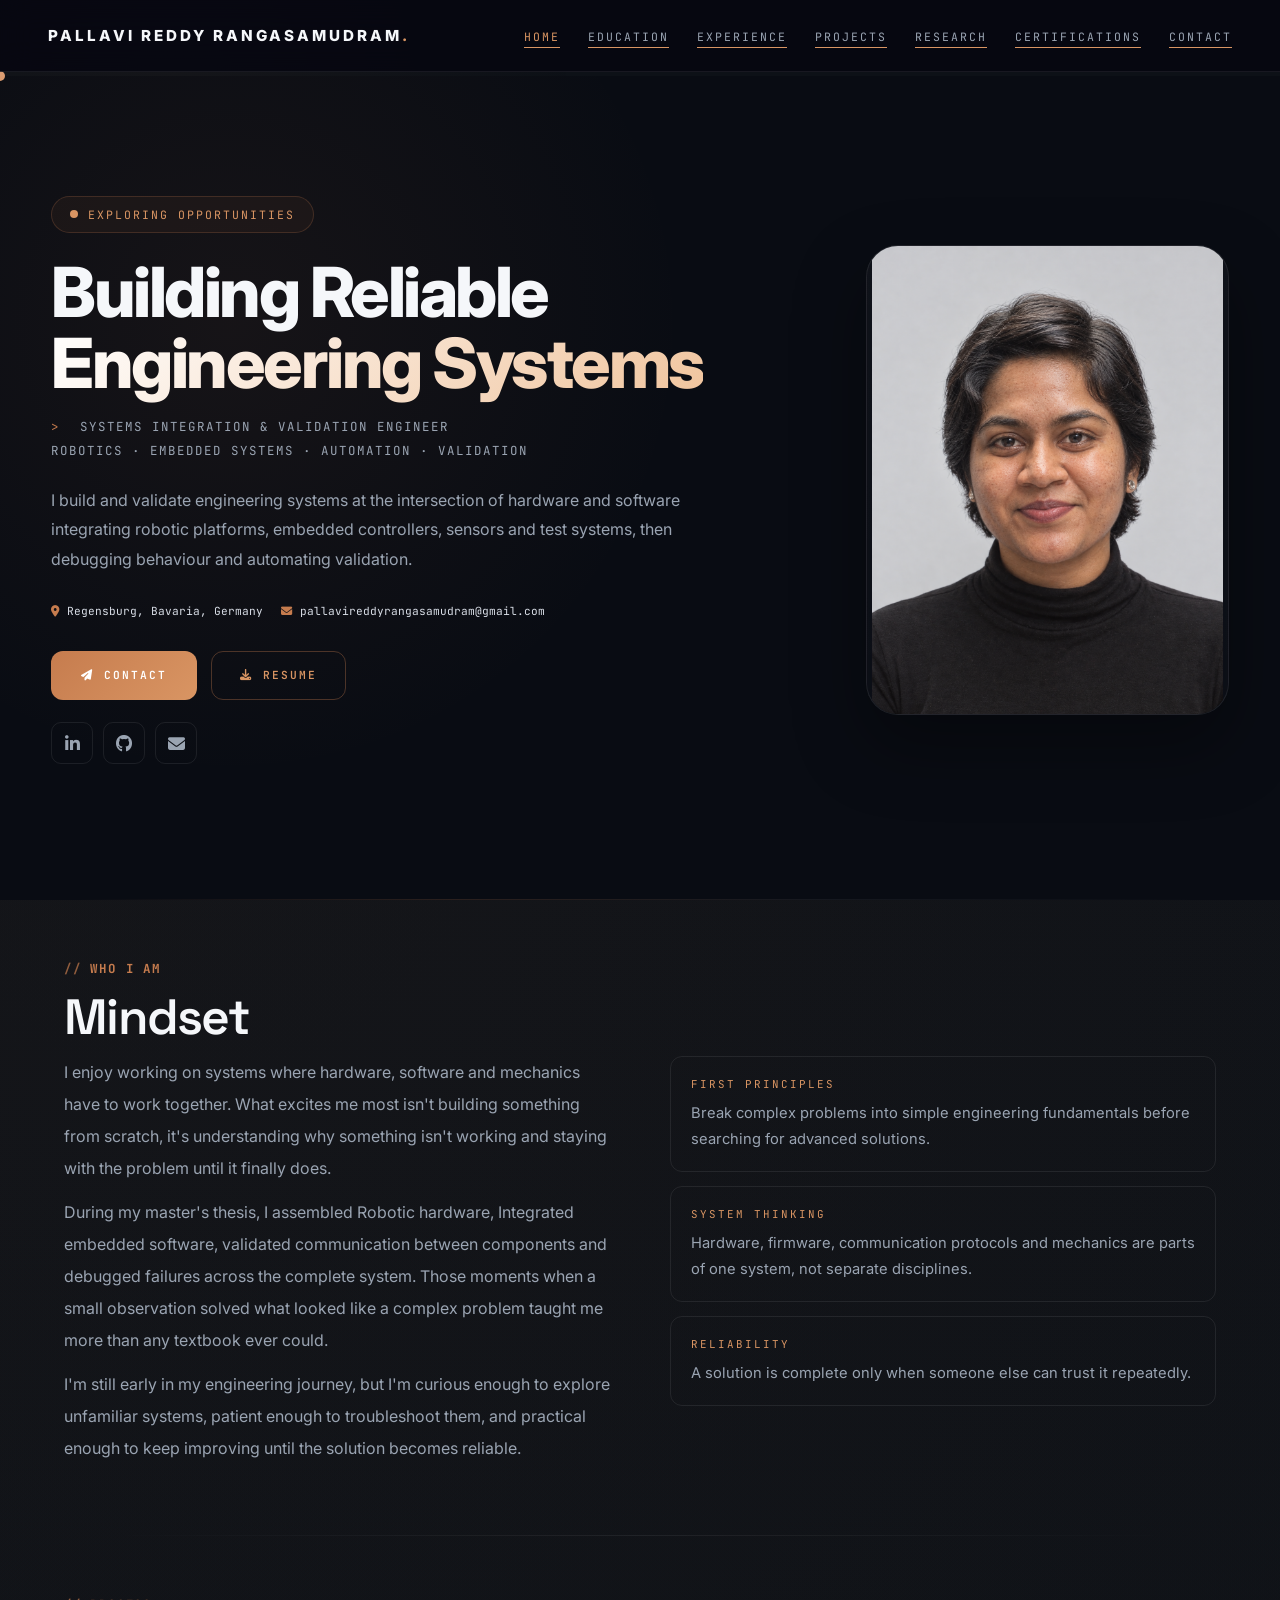
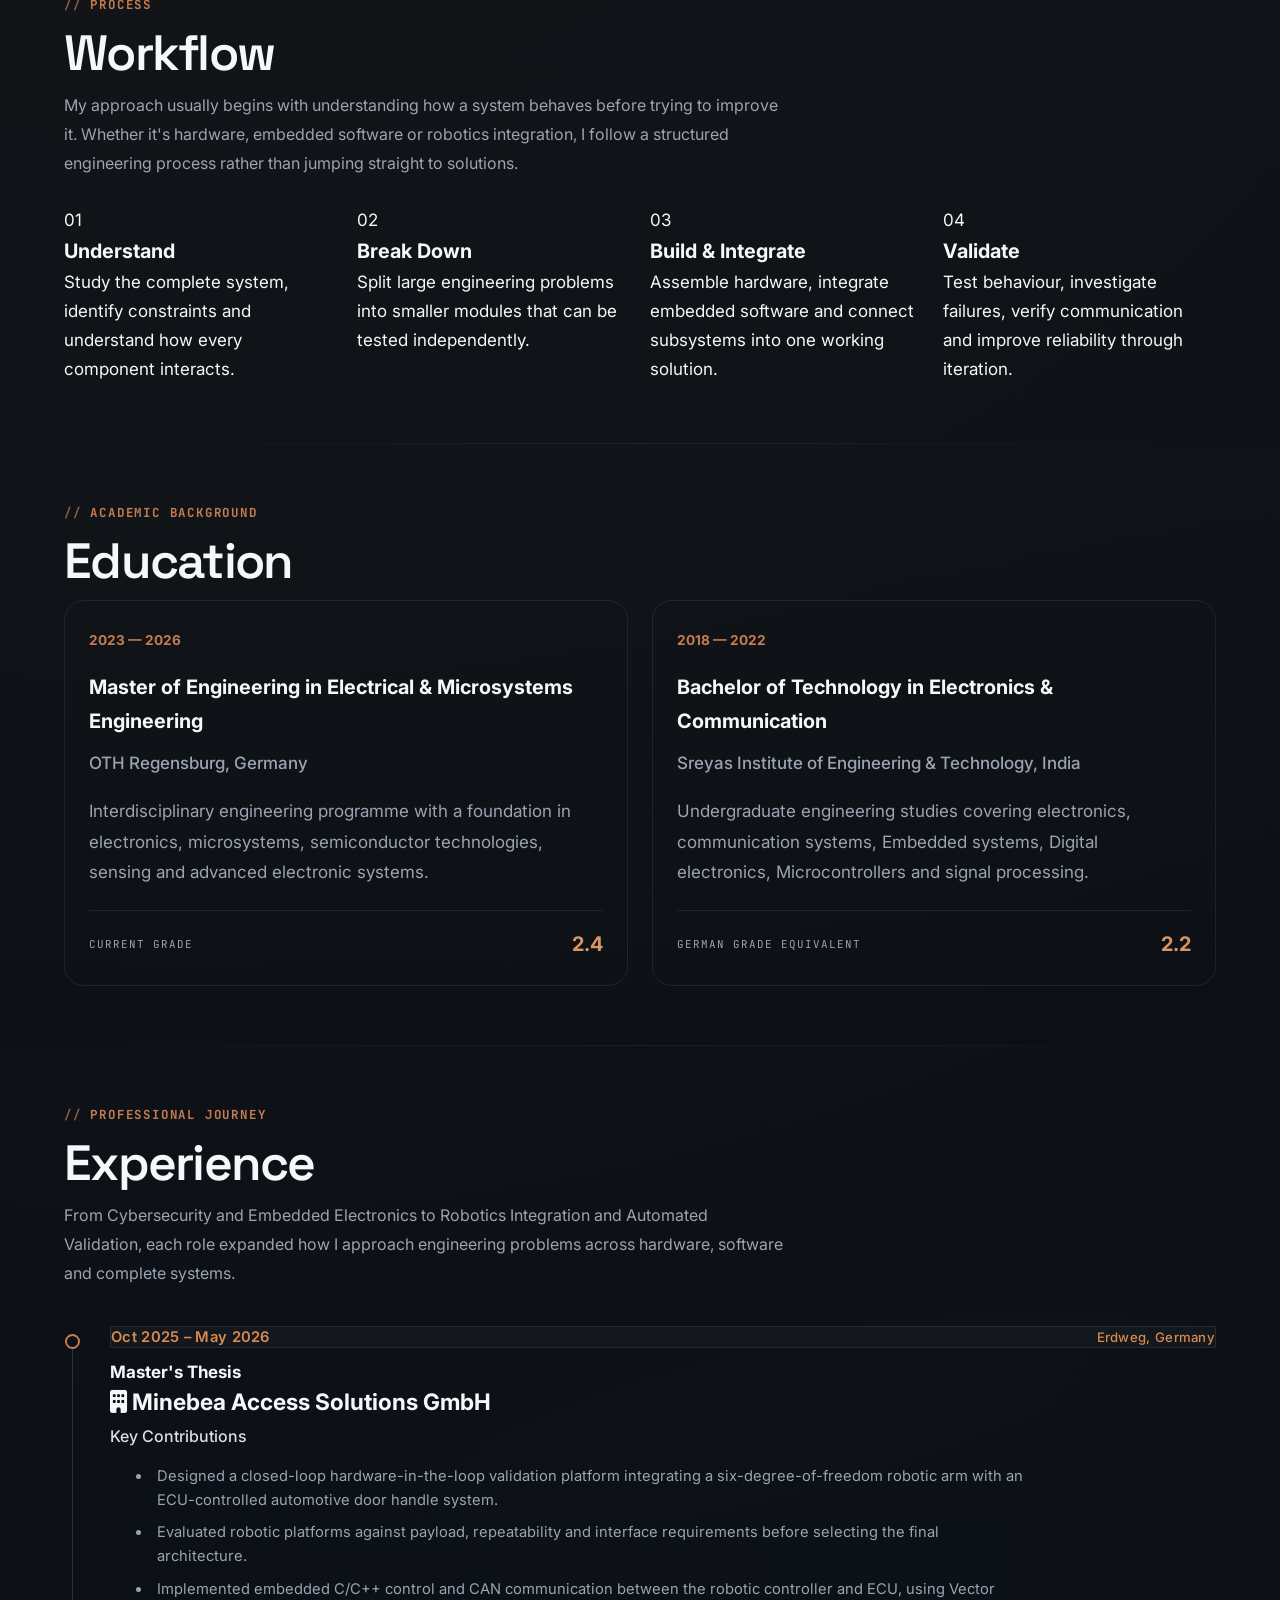
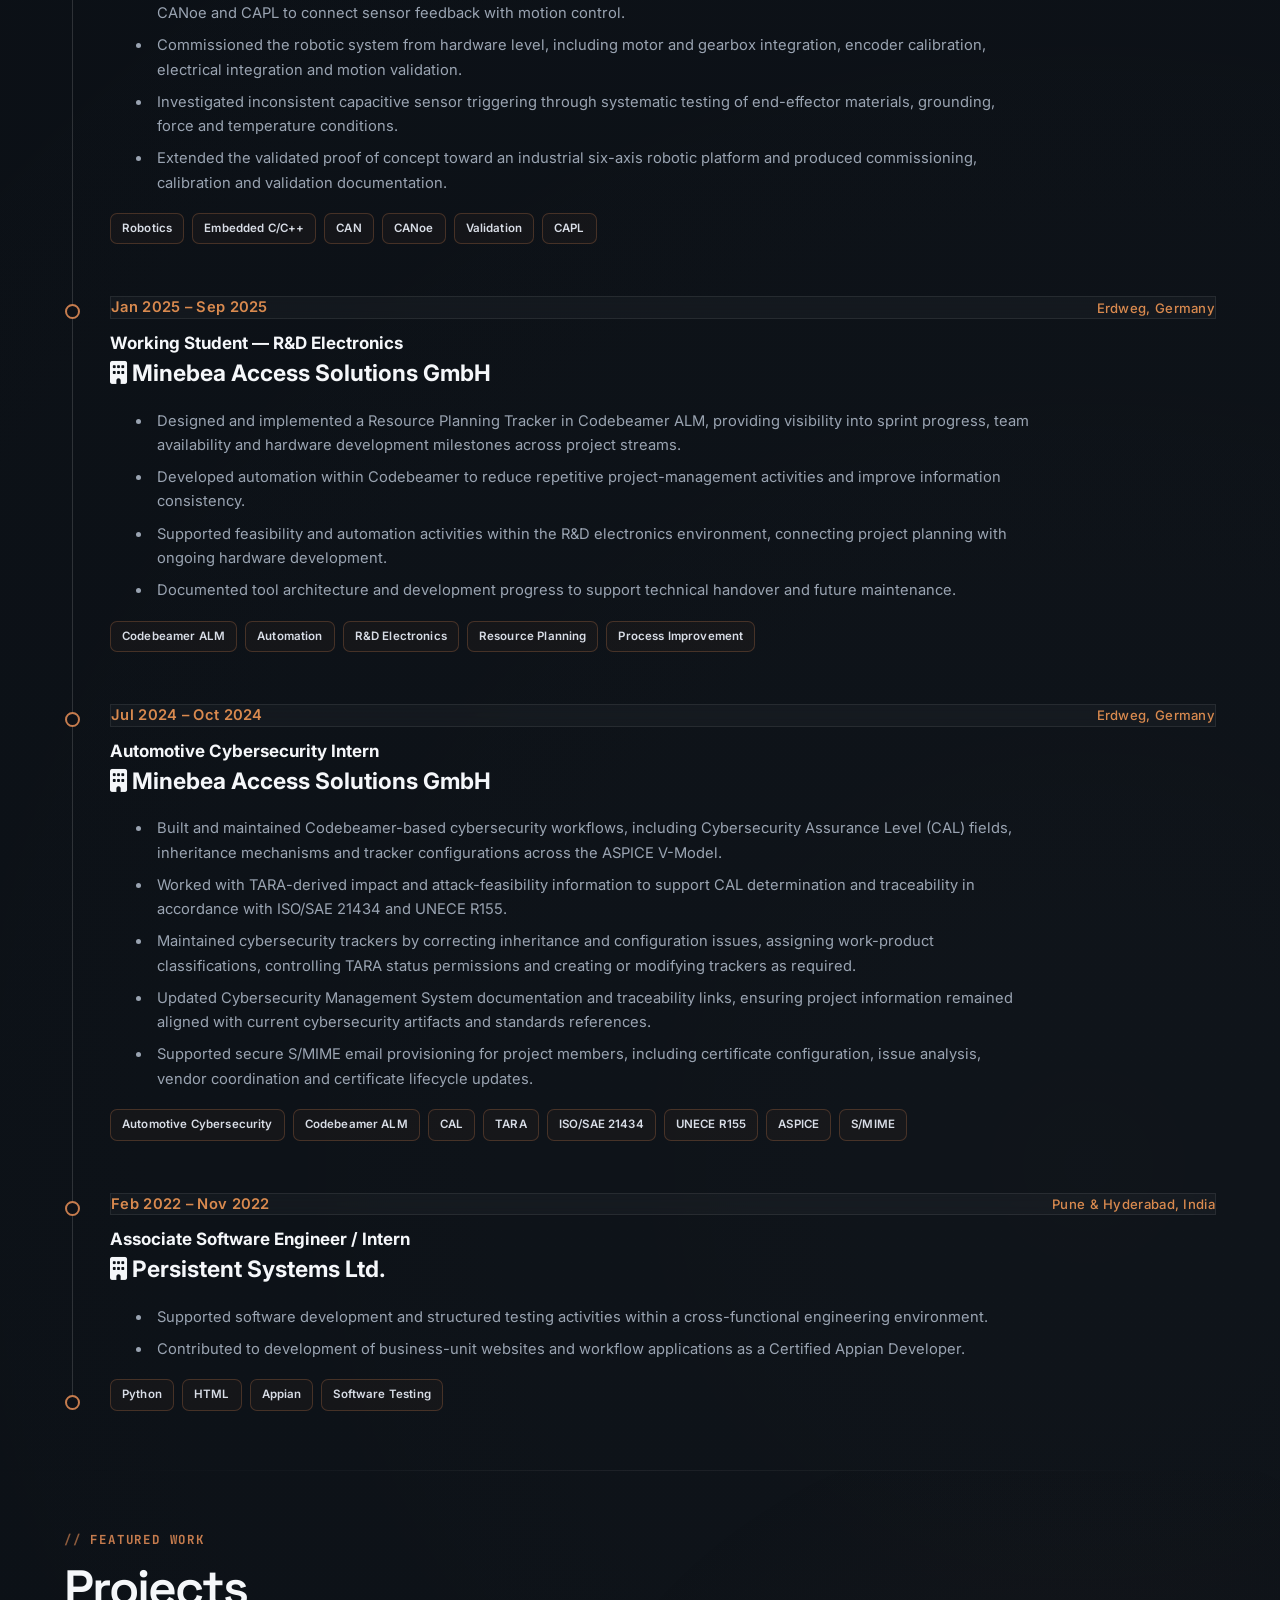
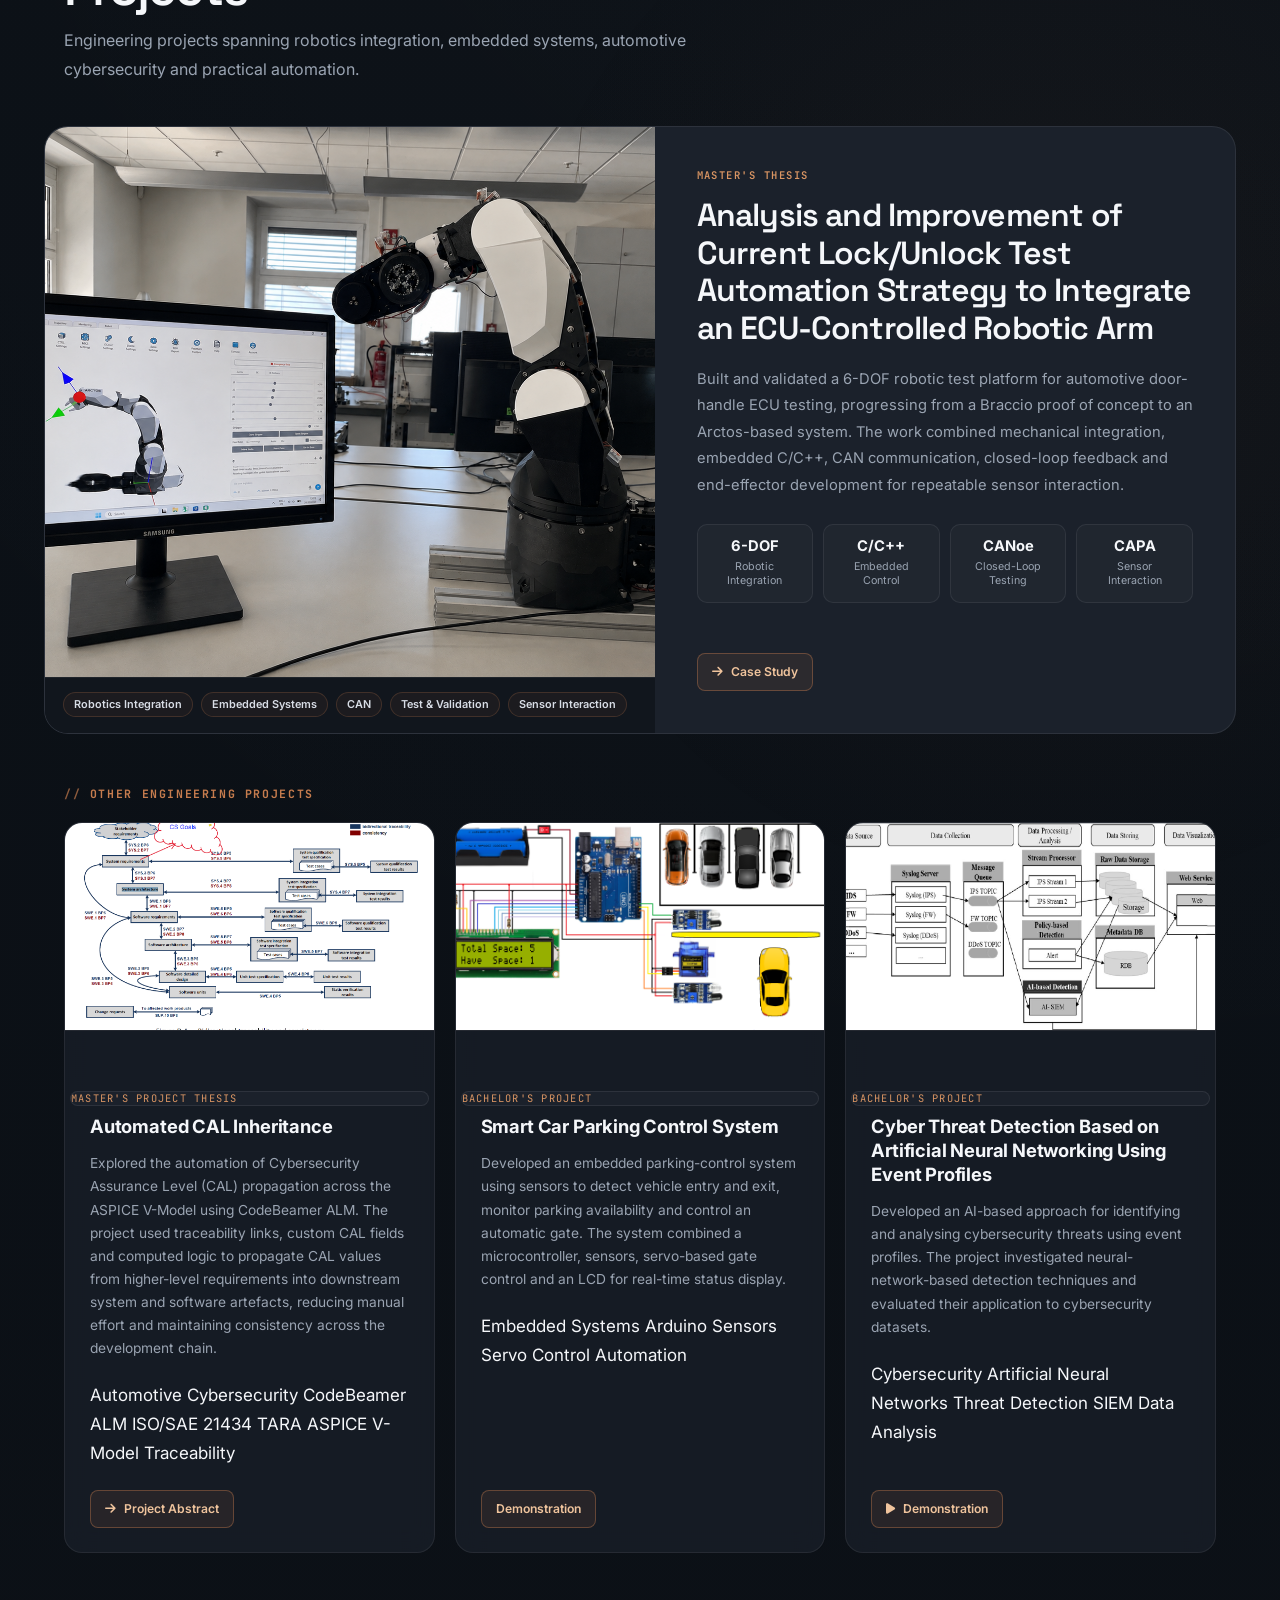
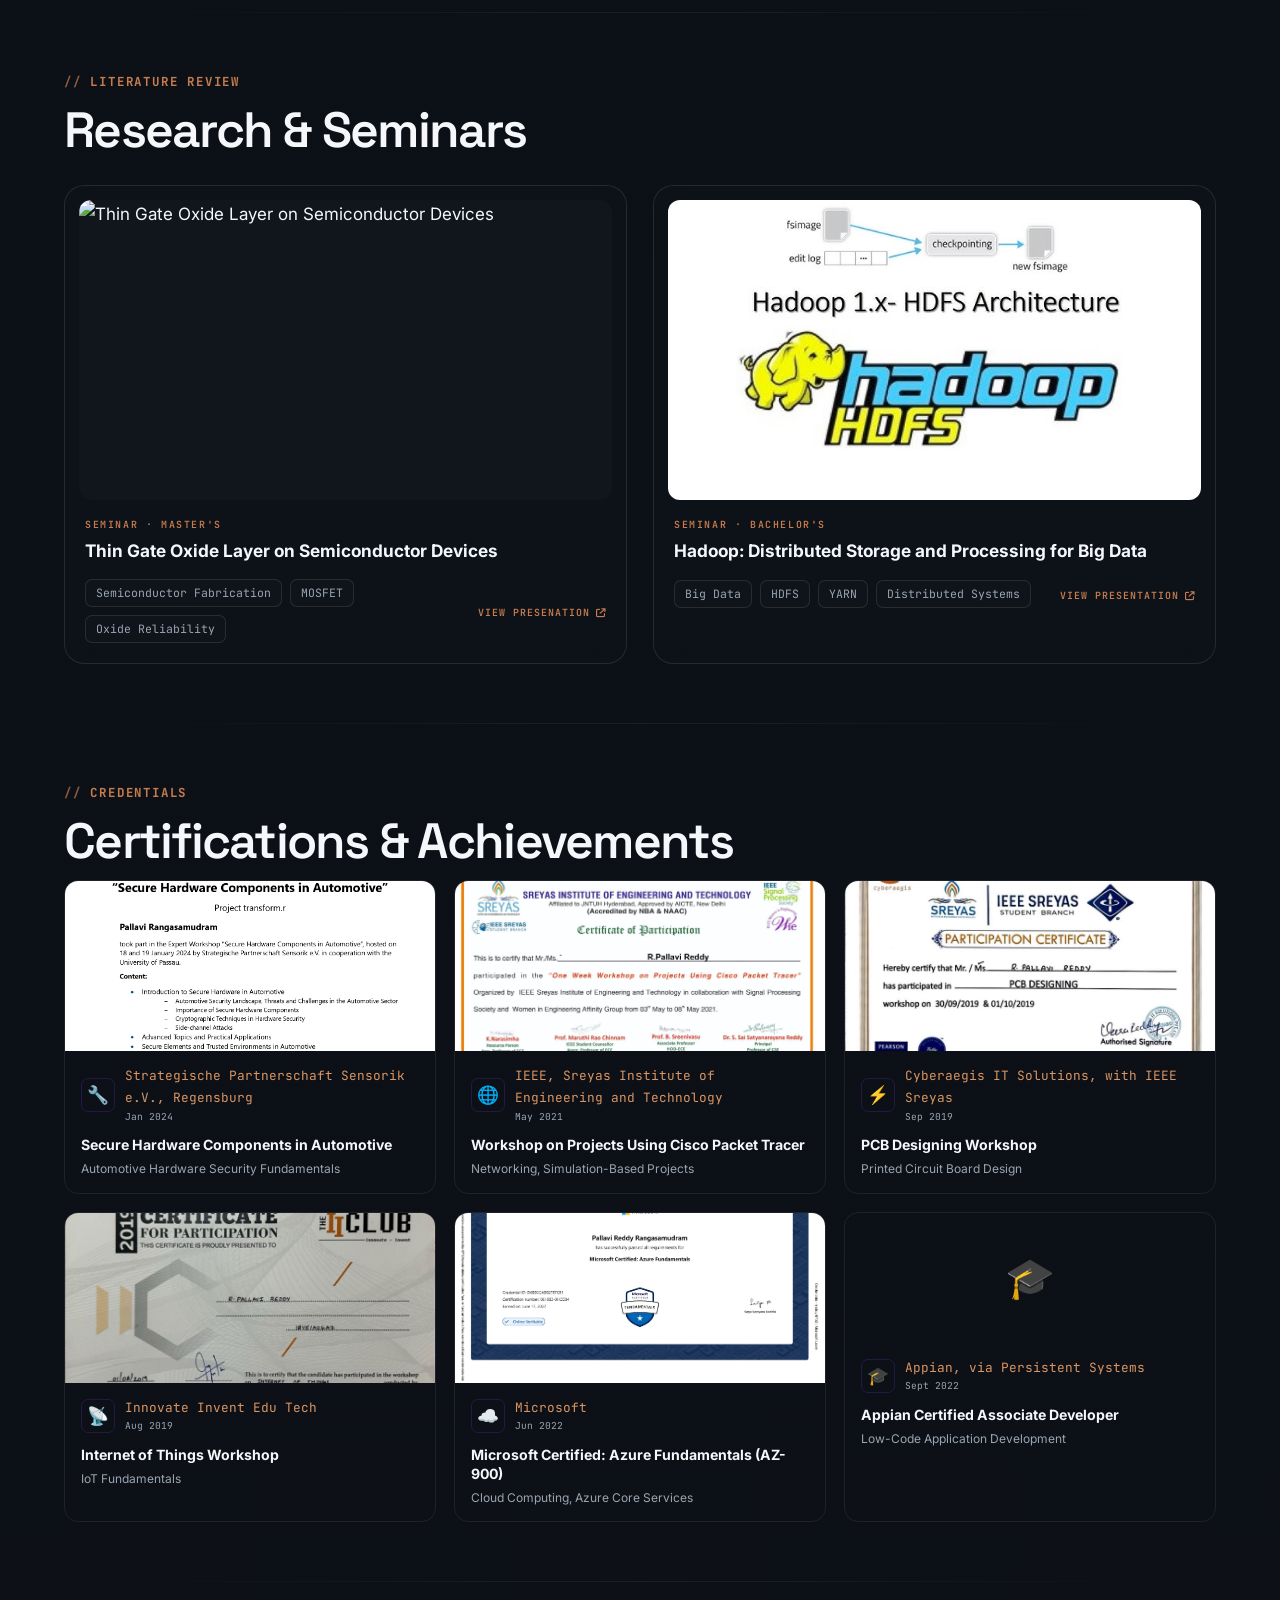
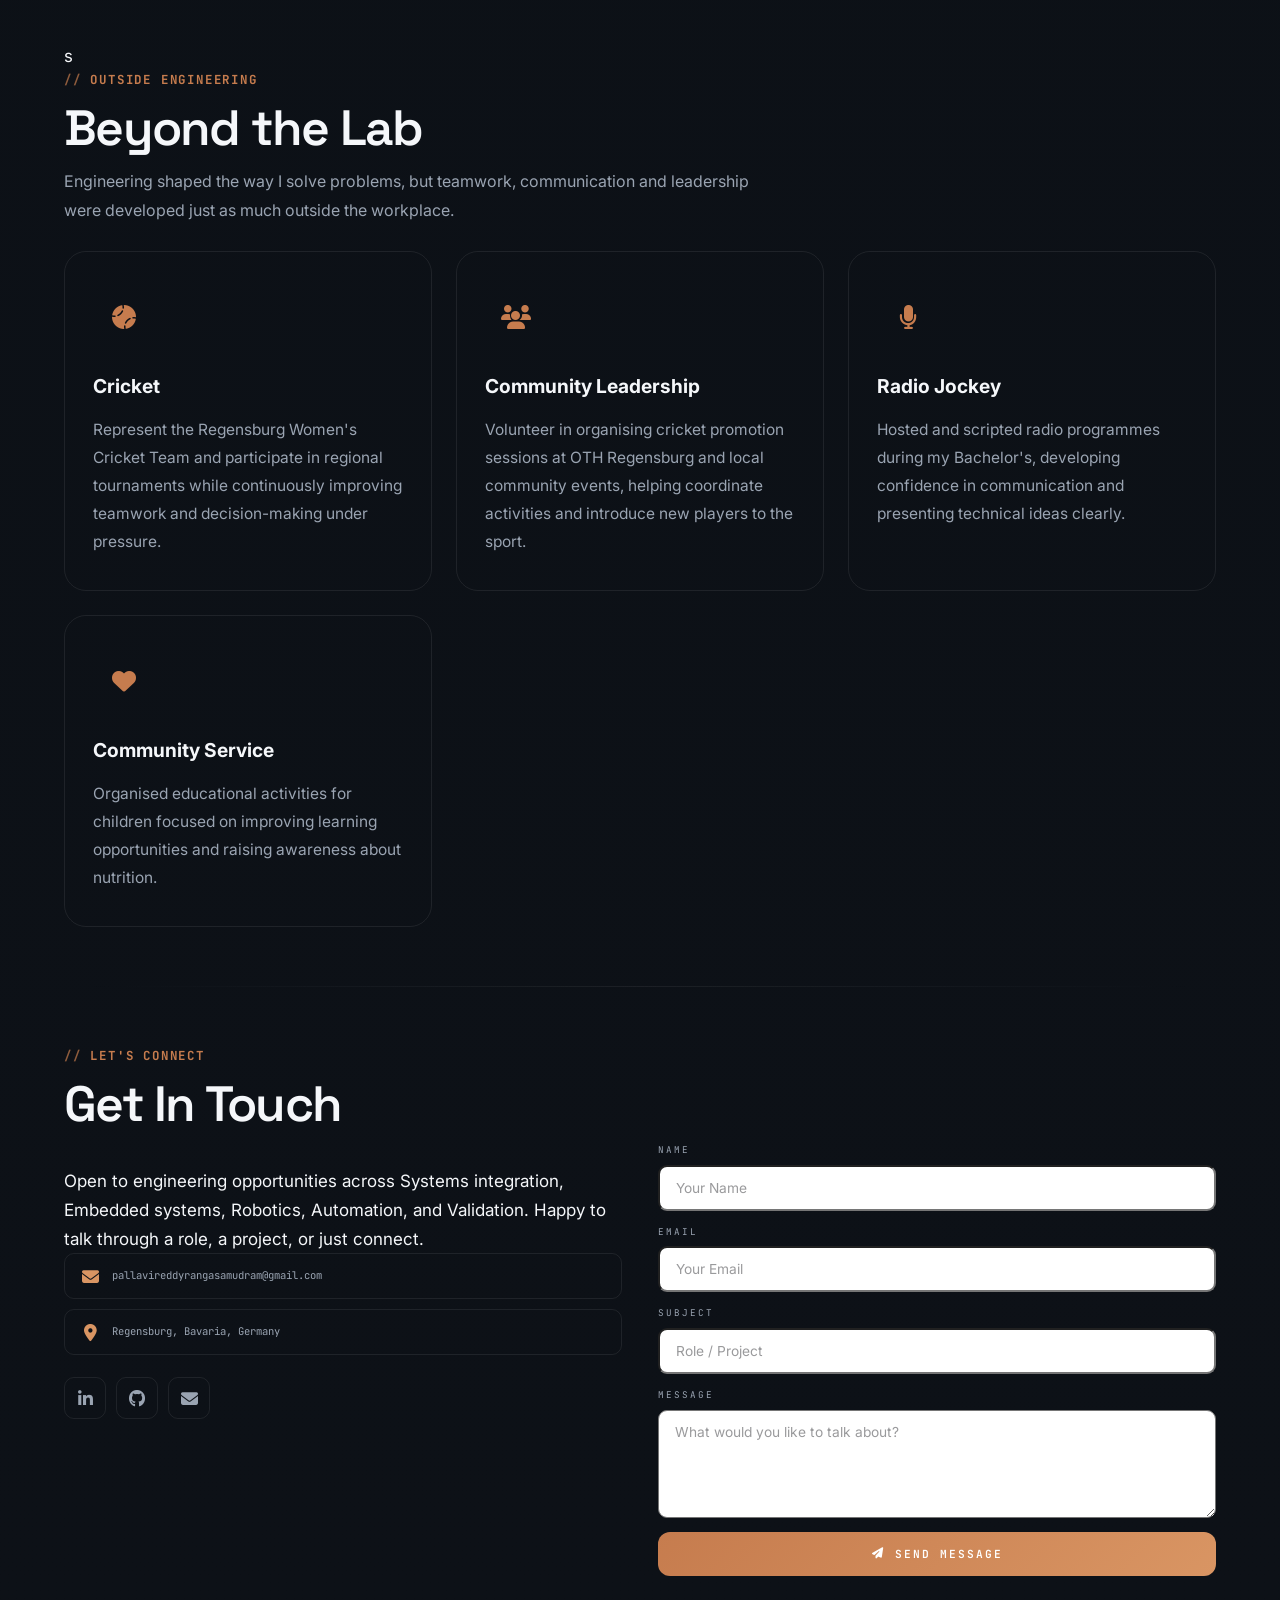
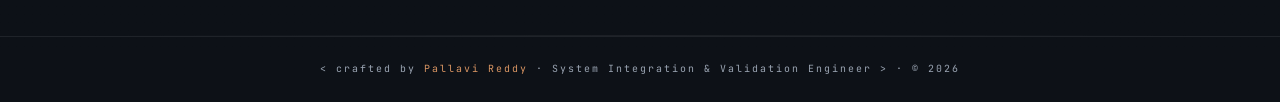
==== index.html @ b2b3928d "Update profile photo" ====
<!DOCTYPE html>
<html lang="en">
<head>
    <meta charset="UTF-8"/>
    <meta name="viewport" content="width=device-width, initial-scale=1.0"/>
    <title>Pallavi Reddy Rangasamudram | Embedded Systems &amp; Robotics Engineer</title>
    <link rel="stylesheet" href="https://cdnjs.cloudflare.com/ajax/libs/font-awesome/6.5.0/css/all.min.css"/>
    <link rel="stylesheet" href="style.css"/>
    <link rel="preconnect" href="https://fonts.googleapis.com">
    <link rel="preconnect" href="https://fonts.gstatic.com" crossorigin>
    <link href="https://fonts.googleapis.com/css2?family=Inter:wght@300;400;500;600;700;800&family=Space+Grotesk:wght@400;500;600;700&family=JetBrains+Mono:wght@400;500;600;700&display=swap" rel="stylesheet">
    <script defer src="main.js"></script>
</head>
<body>
<div id="bg-layer"></div>

<div id="cursor"></div>

<nav id="navbar">
    <div class="nav-logo">Pallavi Reddy Rangasamudram<span>.</span></div>

    <ul class="nav-links">
        <li><a href="#hero" class="nav-link">Home</a></li>
        <!-- <li><a href="#about" class="nav-link">Mindset</a></li> 
        <li><a href="#skills" class="nav-link">Workflow</a></li> -->
        <li><a href="#education" class="nav-link">Education</a></li>
        <li><a href="#experience" class="nav-link">Experience</a></li>
        <li><a href="#projects" class="nav-link">Projects</a></li>
        <li><a href="#research" class="nav-link">Research</a></li>
        <li><a href="#certifications" class="nav-link">Certifications</a></li>
        <li><a href="#contact" class="nav-link">Contact</a></li>
    </ul>

   <button id="ham" aria-label="Open navigation menu">
        <i class="fas fa-bars"></i>
    </button>
</nav>

<div id="mobile-nav">
    <a href="#hero">Home</a>
    <!-- <a href="#about">Mindset</a> -->
    <a href="#education">Education</a>
    <!--<a href="#skills">Workflow</a> -->
    <a href="#experience">Experience</a>
    <a href="#projects">Projects</a>
    <a href="#research">Research</a>
    <a href="#certifications">Certifications</a>
    <a href="#contact">Contact</a>
</div>

<!-- HERO -->
<section id="hero" class="bg-hero">

    <div class="hero-grid">

        <!-- LEFT: HERO CONTENT -->
        <div class="hero-content">

            <div class="hero-badge">
                <span class="hero-badge-dot"></span>
                Exploring Opportunities
            </div>

            <h1 class="hero-h1">
                Building Reliable<br>
                <span class="name">Engineering Systems</span>
            </h1>

                <div class="hero-role">

                    <span class="hero-title">
                        Systems Integration &amp; Validation Engineer
                    </span style="opacity:.6;">

                    <span class="hero-specialization">
                        Robotics · Embedded Systems · Automation · Validation
                    </span>
                </div>

            <p class="hero-p">
                I build and validate engineering systems at the intersection of hardware
                and software integrating robotic platforms, embedded controllers,
                sensors and test systems, then debugging behaviour and automating
                validation.
            </p>

            <div class="hero-meta">
                <span>
                    <i class="fas fa-map-marker-alt"></i>
                    Regensburg, Bavaria, Germany
                </span>

                <span>
                    <i class="fas fa-envelope"></i>
                    pallavireddyrangasamudram@gmail.com
                </span>

                <!--span>
                    <i class="fas fa-phone"></i>
                    +49 15752466686
                </span-->
            </div>

            <div class="hero-btns">
                <a href="#contact" class="btn-primary">
                    <i class="fas fa-paper-plane"></i>
                    Contact
                </a>

                <a href="Media/Documents/Portfolio_resume.pdf" target="_blank" class="btn-outline">
                    <i class="fas fa-download"></i>
                    Resume
                </a>
            </div>

            <div class="hero-socials">
                <a href="https://www.linkedin.com/in/pallavi-reddy-rangasamudram-66355225b"
                   target="_blank"
                   class="soc-btn"
                   title="LinkedIn">
                    <i class="fab fa-linkedin-in"></i>
                </a>

                <a href="https://github.com/Pallavireddy02"
                   target="_blank"
                   class="soc-btn"
                   title="GitHub">
                    <i class="fab fa-github"></i>
                </a>

                <a href="mailto:pallavireddyrangasamudram@gmail.com"
                   class="soc-btn"
                   title="Email">
                    <i class="fas fa-envelope"></i>
                </a>
            </div>

        </div>


        <!-- RIGHT: PROFILE PHOTO -->
        <div class="hero-photo-col">

            <div class="hero-image-card">
                <img
                    src="Media/Documents/Profile_photo.png"
                    alt="Pallavi Reddy Rangasamudram"
                    class="hero-image"
                >
            </div>

        </div>

    </div>

</section>

<!-- ABOUT -->
<section id="about">
    <div class="container">
        <span class="s-tag">WHO I AM</span>
        <h2 class="s-title">Mindset</h2>
        <div class="about-grid">    
            <div>   
                <p class="about-p">I enjoy working on systems where hardware, software and mechanics have to work together. What excites me most isn't building something from scratch, it's understanding why something isn't working and staying with the problem until it finally does.</p>
                <p class="about-p">During my master's thesis, I assembled Robotic hardware, Integrated embedded software, validated communication between components and debugged failures across the complete system. Those moments when a small observation solved what looked like a complex problem taught me more than any textbook ever could.</p>
                <p class="about-p">I'm still early in my engineering journey, but I'm curious enough to explore unfamiliar systems, patient enough to troubleshoot them, and practical enough to keep improving until the solution becomes reliable.</p>
            </div>
            <div class="about-cards">
                <div class="about-card">
                    <div class="about-card-head">
                        FIRST PRINCIPLES
                    </div>
                    <p>Break complex problems into simple engineering fundamentals before searching for advanced solutions.</p>
                </div>
                <div class="about-card">
                    <div class="about-card-head">
                        SYSTEM THINKING
                    </div>
                    <p>Hardware, firmware, communication protocols and mechanics are parts of one system, not separate disciplines.</p>
                </div>
                <div class="about-card">
                 <div class="about-card-head">
                        RELIABILITY
                 </div>
                    <p>A solution is complete only when someone else can trust it repeatedly.</p>
                </div>
            </div>
        </div>
    </div>
</section>

<!-- SKILLS -->
<section id="skills">
        <div class="container">
            <span class="s-tag">PROCESS</span>
            <h2 class="s-title">Workflow</h2>
            <p class="section-intro">
                My approach usually begins with understanding how a system behaves before trying to improve it. Whether it's hardware, embedded software or robotics integration, I follow a structured engineering process rather than jumping straight to solutions.</p>
            <div class="workflow">
                <div class="workflow-card">
                    <span class="workflow-number">01</span>
                    <h3>Understand</h3>
                    <p>Study the complete system, identify constraints and understand how every component interacts.</p>
                </div>
                <div class="workflow-card">
                    <span class="workflow-number">02</span>
                    <h3>Break Down</h3>
                    <p>Split large engineering problems into smaller modules that can be tested independently.</p>
                </div>
                <div class="workflow-card">
                    <span class="workflow-number">03</span>
                    <h3>Build & Integrate</h3>
                    <p>Assemble hardware, integrate embedded software and connect subsystems into one working solution.</p>
                </div>
                <div class="workflow-card">
                    <span class="workflow-number">04</span>
                    <h3>Validate</h3>
                    <p>Test behaviour, investigate failures, verify communication and improve reliability through iteration.</p>
                </div>
            </div>
        </div>
</section>


<!-- EDUCATION -->
<section id="education" class="bg-education">
    <div class="container">
        <span class="s-tag">ACADEMIC BACKGROUND</span>
        <h2 class="s-title">Education</h2>
        <div class="edu-modern">
            <!-- Master's -->
            <div class="edu-card">
                <span class="edu-year">
                    2023 — 2026
                </span>
                <h3>
                    Master of Engineering in Electrical &amp; Microsystems Engineering
                </h3>
                <h4>
                    OTH Regensburg, Germany
                </h4>
                <p>
                    Interdisciplinary engineering programme with a foundation in
                    electronics, microsystems, semiconductor technologies, sensing
                    and advanced electronic systems.
                </p>
                <div class="edu-grade">
                    <span>Current grade</span>
                    <strong>2.4</strong>
                </div>
            </div>

            <!-- Bachelor's -->
            <div class="edu-card">
                <span class="edu-year">2018 — 2022</span>
                <h3>Bachelor of Technology in Electronics & Communication</h3>
                <h4> Sreyas Institute of Engineering & Technology, India</h4>
                <p>
                      Undergraduate engineering studies covering electronics, communication systems, Embedded systems, Digital electronics, Microcontrollers and signal processing.
                </p>
                <div class="edu-grade">
                    <span>German grade equivalent</span>
                    <strong>2.2</strong>
                </div>
            </div>
        </div>
    </div>
</section>

<!-- EXPERIENCE -->
<section id="experience">
    <div class="container">
        <span class="s-tag">PROFESSIONAL JOURNEY</span>
        <h2 class="s-title">Experience</h2>

        <p class="section-intro">
            From Cybersecurity and Embedded Electronics to Robotics Integration
            and Automated Validation, each role expanded how I approach
            engineering problems across hardware, software and complete systems.
        </p>

        <div class="timeline">

            <!-- MASTER THESIS -->
            <div class="timeline-item">
                <div class="timeline-year glass">
                    <span class="timeline-date">Oct 2025 – May 2026</span>
                    <span class="timeline-location">Erdweg, Germany</span>
                </div>

                <div class="timeline-content">

                    <div class="timeline-heading">
                        <div>
                            <h4>Master's Thesis</h4>

                            <div class="timeline-company">
                                <i class="fa-solid fa-building"></i>
                                Minebea Access Solutions GmbH
                            </div>
                        </div>
                    </div>

                    <div class="timeline-focus">
                        Key Contributions
                    </div>

                    <ul>
                        <li>
                            Designed a closed-loop hardware-in-the-loop validation
                            platform integrating a six-degree-of-freedom robotic
                            arm with an ECU-controlled automotive door handle system.
                        </li>

                        <li>
                            Evaluated robotic platforms against payload,
                            repeatability and interface requirements before
                            selecting the final architecture.
                        </li>

                        <li>
                            Implemented embedded C/C++ control and CAN communication
                            between the robotic controller and ECU, using Vector
                            CANoe and CAPL to connect sensor feedback with motion control.
                        </li>

                        <li>
                            Commissioned the robotic system from hardware level,
                            including motor and gearbox integration, encoder
                            calibration, electrical integration and motion validation.
                        </li>

                        <li>
                            Investigated inconsistent capacitive sensor triggering
                            through systematic testing of end-effector materials,
                            grounding, force and temperature conditions.
                        </li>

                        <li>
                            Extended the validated proof of concept toward an
                            industrial six-axis robotic platform and produced
                            commissioning, calibration and validation documentation.
                        </li>
                    </ul>

                    <div class="timeline-tags">
                        <span>Robotics</span>
                        <span>Embedded C/C++</span>
                        <span>CAN</span>
                        <span>CANoe</span>
                        <span>Validation</span>
                        <span>CAPL</span>
                    </div>

                </div>
            </div>


            <!-- WORKING STUDENT -->
            <div class="timeline-item">
                <div class="timeline-year glass">
                    <span class="timeline-date">Jan 2025 – Sep 2025</span>
                    <span class="timeline-location">Erdweg, Germany</span>
                </div>

                <div class="timeline-content">

                    <div class="timeline-heading">
                        <div>
                            <h4>Working Student — R&amp;D Electronics</h4>

                            <div class="timeline-company">
                                <i class="fa-solid fa-building"></i>
                                Minebea Access Solutions GmbH
                            </div>
                        </div>
                    </div>

                    <ul>
                        <li>
                            Designed and implemented a Resource Planning Tracker
                            in Codebeamer ALM, providing visibility into sprint
                            progress, team availability and hardware development
                            milestones across project streams.
                        </li>

                        <li>
                            Developed automation within Codebeamer to reduce
                            repetitive project-management activities and improve
                            information consistency.
                        </li>

                        <li>
                            Supported feasibility and automation activities within
                            the R&amp;D electronics environment, connecting project
                            planning with ongoing hardware development.
                        </li>

                        <li>
                            Documented tool architecture and development progress
                            to support technical handover and future maintenance.
                        </li>
                    </ul>

                    <div class="timeline-tags">
                        <span>Codebeamer ALM</span>
                        <span>Automation</span>
                        <span>R&amp;D Electronics</span>
                        <span>Resource Planning</span>
                        <span>Process Improvement</span>
                    </div>

                </div>
            </div>


            <!-- AUTOMOTIVE CYBERSECURITY -->
            <div class="timeline-item">
            <div class="timeline-year glass">
                <span class="timeline-date">Jul 2024 – Oct 2024</span>
                <span class="timeline-location">Erdweg, Germany</span>
            </div>

                 <div class="timeline-content">

                    <div class="timeline-heading">
                        <div>
                            <h4>Automotive Cybersecurity Intern</h4>

                            <div class="timeline-company">
                                <i class="fa-solid fa-building"></i>
                                Minebea Access Solutions GmbH
                            </div>
                        </div>
                    </div>

                    <ul>
                        <li>
                            Built and maintained Codebeamer-based cybersecurity
                            workflows, including Cybersecurity Assurance Level
                            (CAL) fields, inheritance mechanisms and tracker
                            configurations across the ASPICE V-Model.
                        </li>

                        <li>
                            Worked with TARA-derived impact and attack-feasibility
                            information to support CAL determination and traceability
                            in accordance with ISO/SAE 21434 and UNECE R155.
                        </li>

                        <li>
                            Maintained cybersecurity trackers by correcting
                            inheritance and configuration issues, assigning
                            work-product classifications, controlling TARA status
                            permissions and creating or modifying trackers as required.
                        </li>

                        <li>
                            Updated Cybersecurity Management System documentation
                            and traceability links, ensuring project information
                            remained aligned with current cybersecurity artifacts
                            and standards references.
                        </li>

                        <li>
                            Supported secure S/MIME email provisioning for project
                            members, including certificate configuration, issue
                            analysis, vendor coordination and certificate
                            lifecycle updates.
                        </li>
                    </ul>

                    <div class="timeline-tags">
                        <span>Automotive Cybersecurity</span>
                        <span>Codebeamer ALM</span>
                        <span>CAL</span>
                        <span>TARA</span>
                        <span>ISO/SAE 21434</span>
                        <span>UNECE R155</span>
                        <span>ASPICE</span>
                        <span>S/MIME</span>
                    </div>

                </div>
            </div>


            <!-- PERSISTENT SYSTEMS -->
            <div class="timeline-item">
                <div class="timeline-year glass">
                    <span class="timeline-date">Feb 2022 – Nov 2022</span>
                    <span class="timeline-location">Pune &amp Hyderabad, India</span>
                </div>

                <div class="timeline-content">

                    <div class="timeline-heading">
                        <div>
                            <h4>Associate Software Engineer / Intern</h4>

                            <div class="timeline-company">
                                <i class="fa-solid fa-building"></i>
                                Persistent Systems Ltd.
                            </div>
                        </div>

                       
                    </div>

                    <ul>
                        <li>
                            Supported software development and structured testing
                            activities within a cross-functional engineering environment.
                        </li>

                        <li>
                            Contributed to development of business-unit websites
                            and workflow applications as a Certified Appian Developer.
                        </li>
                    </ul>

                    <div class="timeline-tags">
                        <span>Python</span>
                        <span>HTML</span>
                        <span>Appian</span>
                        <span>Software Testing</span>
                    </div>

                </div>
            </div>

        </div>
    </div>
</section>


<!-- PROJECTS -->

<section id="projects" class="bg-projects">
    <div class="container">

        <span class="s-tag">FEATURED WORK</span>

        <h2 class="s-title">Projects</h2>

        <p class="section-intro">
            Engineering projects spanning robotics integration, embedded systems,
            automotive cybersecurity and practical automation.
        </p>


<!-- =========================================
     FEATURED MASTER'S THESIS
========================================== -->

<div class="proj-featured glass">

    <div class="proj-featured-image-wrap">

        <div class="proj-featured-image">
            <img src="Media/Documents/thesis_cover.png"
                 alt="Robotic test automation platform">
        </div>

        <div class="proj-tags">
            <span class="proj-tag">Robotics Integration</span>
            <span class="proj-tag">Embedded Systems</span>
            <span class="proj-tag">CAN</span>
            <span class="proj-tag">Test &amp; Validation</span>
            <span class="proj-tag">Sensor Interaction</span>
        </div>

    </div>

    <div class="proj-featured-body">

        <span class="proj-featured-label">
            MASTER'S THESIS
        </span>

        <h3>
            Analysis and Improvement of Current Lock/Unlock Test
            Automation Strategy to Integrate an ECU-Controlled
            Robotic Arm
        </h3>

        <p>
            Built and validated a 6-DOF robotic test platform for
            automotive door-handle ECU testing, progressing from a
            Braccio proof of concept to an Arctos-based system.
            The work combined mechanical integration, embedded C/C++,
            CAN communication, closed-loop feedback and end-effector
            development for repeatable sensor interaction.
        </p>

        <div class="proj-highlights">

            <div>
                <strong>6-DOF</strong>
                <span>Robotic Integration</span>
            </div>

            <div>
                <strong>C/C++</strong>
                <span>Embedded Control</span>
            </div>

            <div>
                <strong>CANoe</strong>
                <span>Closed-Loop Testing</span>
            </div>

            <div>
                <strong>CAPA</strong>
                <span>Sensor Interaction</span>
            </div>

        </div>

        <div class="proj-links">
            <a href="master-thesis.html" class="plink plink-live">
                <i class="fas fa-arrow-right"></i>
                Case Study
            </a>
        </div>

    </div>

</div>


        <!-- =========================================
             OTHER ENGINEERING PROJECTS
        ========================================== -->

        <div class="projects-subtitle">
            <span class="s-tag">OTHER ENGINEERING PROJECTS</span>
        </div>
        <div class="proj-grid">


            <!-- =====================================
                 CAL INHERITANCE
            ====================================== -->

            <div class="proj-card glass">

                <div class="proj-thumb">
                    <img src="Media/Documents/Aspice v-model.png"
                         alt="Automated CAL Inheritance">
                </div>

                <div class="proj-body">

                    <span class="proj-featured">
                        MASTER'S PROJECT THESIS
                    </span>

                    <h3 class="proj-name">
                        Automated CAL Inheritance
                    </h3>

                    <p class="proj-desc">
                        Explored the automation of Cybersecurity Assurance Level (CAL)
                        propagation across the ASPICE V-Model using CodeBeamer ALM.
                        The project used traceability links, custom CAL fields and
                        computed logic to propagate CAL values from higher-level
                        requirements into downstream system and software artefacts,
                        reducing manual effort and maintaining consistency across the
                        development chain.
                    </p>
                    <div class="proj-tags">
                        <span class="proj-tag">Automotive Cybersecurity</span>
                        <span class="proj-tag">CodeBeamer ALM</span>
                        <span class="proj-tag">ISO/SAE 21434 </span>
                        <span class="proj-tag">TARA</span>
                        <span class="proj-tag">ASPICE V-Model</span>
                        <span class="proj-tag">Traceability</span>
                    </div>

                    <div class="proj-links">

                        <a href="cal-inheritance.html"
                        class="plink plink-live">
                            <i class="fas fa-arrow-right"></i>
                            Project Abstract
                        </a>

                    </div>

                </div>
            </div>


            <!-- =====================================
                 SMART CAR PARKING
            ====================================== -->

            <div class="proj-card glass">

                <div class="proj-thumb">
                    <img src="Media/Documents/smart_car_parking.png"
                         alt="Smart Car Parking Control System">
                </div>

                <div class="proj-body">

                    <span class="proj-featured">
                        BACHELOR'S PROJECT
                    </span>

                    <h3 class="proj-name">
                        Smart Car Parking Control System
                    </h3>

                    <p class="proj-desc">
                        Developed an embedded parking-control system using
                        sensors to detect vehicle entry and exit, monitor
                        parking availability and control an automatic gate.
                        The system combined a microcontroller, sensors,
                        servo-based gate control and an LCD for real-time
                        status display.
                    </p>

                    <div class="proj-tags">
                        <span class="proj-tag">Embedded Systems</span>
                        <span class="proj-tag">Arduino</span>
                        <span class="proj-tag">Sensors</span>
                        <span class="proj-tag">Servo Control</span>
                        <span class="proj-tag">Automation</span>
                    </div>

                    <div class="proj-links">
                        <a href="Media/Documents/Smart car parking simulation video.mp4"
                            class="plink plink-live"
                            target="_blank"
                            rel="noopener"
                            >
                            Demonstration
                        </a>

                    </div>

                </div>
            </div>


            <!-- =====================================
                 CYBER THREAT DETECTION
            ====================================== -->

            <div class="proj-card glass">

                <div class="proj-thumb">
                    <img src="Media/Documents/cyber threat detection.png"
                         alt="Cyber Threat Detection">
                </div>

                <div class="proj-body">

                    <span class="proj-featured">
                        BACHELOR'S PROJECT
                    </span>

                    <h3 class="proj-name">
                        Cyber Threat Detection Based on
                        Artificial Neural Networking Using Event Profiles
                    </h3>

                    <p class="proj-desc">
                        Developed an AI-based approach for identifying and
                        analysing cybersecurity threats using event profiles.
                        The project investigated neural-network-based detection
                        techniques and evaluated their application to
                        cybersecurity datasets.
                    </p>

                    <div class="proj-tags">
                        <span class="proj-tag">Cybersecurity</span>
                        <span class="proj-tag">Artificial Neural Networks</span>
                        <span class="proj-tag">Threat Detection</span>
                        <span class="proj-tag">SIEM</span>
                        <span class="proj-tag">Data Analysis</span>
                    </div>

                    <div class="proj-links">
                        <a href="Media/Documents/Cyber threat Simulation Video.mp4"
                            class="plink plink-live"
                                    target="_blank"
                                    rel="noopener"
                                >
                            <i class="fas fa-play"></i>
                            Demonstration
                        </a>

                    </div>

                </div>
            </div>


        </div>

    </div>
</section>

<!-- RESEARCH & SEMINARS -->
<section id="research">
    <div class="container">
        <span class="s-tag">LITERATURE REVIEW</span>
        <h2 class="s-title">Research & Seminars</h2>
        <div class="s-line"></div>
        <div class="research-grid">
            <!-- Thin Gate Oxide -->
            <div class="research-card glass reveal">
                <div class="research-thumb">
                    <img src="Media/Documents/Thin-gate-oxide-seminar.png"
                         alt="Thin Gate Oxide Layer on Semiconductor Devices">
                </div>
                <div class="research-body">
                    <span class="research-badge">
                        Seminar · Master's
                    </span>

                    <div class="research-title">
                        Thin Gate Oxide Layer on Semiconductor Devices
                    </div>
                  <div class="research-meta">
                        <div class="research-tags">
                            <span>Semiconductor Fabrication</span>
                            <span>MOSFET</span>
                            <span>Oxide Reliability</span>
                        </div>
                        <div class="research-links">
                            <a href="Media/Documents/Thin_gate_oxide_seminar_ppt.pdf" class="plink" target="_blank">
                                View Presenation
                                <i class="fas fa-arrow-up-right-from-square"></i>
                            </a>
                        </div>
                  </div>
                </div>
            </div>
            <!-- Hadoop -->
            <div class="research-card glass reveal">
                <div class="research-thumb">
                    <img src="Media/Documents/hadoop-seminar.jpg"
                         alt="Hadoop Distributed Storage and Processing">
                </div>
                <div class="research-body">
                    <span class="research-badge">
                        Seminar · Bachelor's
                    </span>
                    <div class="research-title">
                        Hadoop: Distributed Storage and Processing for Big Data
                    </div>
                    <div class="research-meta">
                        <div class="research-tags">
                            <span>Big Data</span>
                            <span>HDFS</span>
                            <span>YARN</span>
                            <span>Distributed Systems</span>
                        </div>
                        <div class="research-links">
                            <a href="Media/Documents/Hadoop_ppt.pdf" class="plink" target="_blank">
                                View Presentation
                                <i class="fas fa-arrow-up-right-from-square"></i>
                            </a>
                        </div>
                    </div>
                </div>
            </div>
        </div>
    </div>
</section>

<!-- CERTIFICATIONS -->
<section id="certifications">
    <div class="container">
        <span class="s-tag">Credentials</span>
        <h2 class="s-title">Certifications &amp; Achievements</h2>
        <div class="s-line"></div>
        <div class="cert-grid">
            <div class="cert-card reveal"><div class="cert-img-wrap" onclick="openLightbox('Media/Documents/secure-HW-certificate.jpg')"><img src="Media/Documents/secure-HW-certificate.jpg" onerror="this.parentNode.className='cert-no-img';this.parentNode.innerHTML='<span style=font-size:2.5rem>🔧</span>'"/><div class="cert-img-hover"><i class="fas fa-expand"></i> View Certificate</div></div><div class="cert-body"><div class="cert-logo-row"><div class="cert-logo-fb">🔧</div><div><div class="cert-issuer">Strategische Partnerschaft Sensorik e.V., Regensburg</div><div class="cert-date">Jan 2024</div></div></div><div class="cert-name">Secure Hardware Components in Automotive</div><div class="cert-desc-t">Automotive Hardware Security Fundamentals</div></div></div>
            <div class="cert-card reveal"><div class="cert-img-wrap" onclick="openLightbox('Media/Documents/cisco-packet-tracer-certificate.jpg')"><img src="Media/Documents/cisco-packet-tracer-certificate.jpg" onerror="this.parentNode.className='cert-no-img';this.parentNode.innerHTML='<span style=font-size:2.5rem>🌐</span>'"/><div class="cert-img-hover"><i class="fas fa-expand"></i> View Certificate</div></div><div class="cert-body"><div class="cert-logo-row"><div class="cert-logo-fb">🌐</div><div><div class="cert-issuer">IEEE, Sreyas Institute of Engineering and Technology</div><div class="cert-date">May 2021</div></div></div><div class="cert-name">Workshop on Projects Using Cisco Packet Tracer</div><div class="cert-desc-t">Networking, Simulation-Based Projects</div></div></div>
            <div class="cert-card reveal"><div class="cert-img-wrap" onclick="openLightbox('Media/Documents/pcb-designing-workshop.jpeg')"><img src="Media/Documents/pcb-designing-workshop.jpeg" onerror="this.parentNode.className='cert-no-img';this.parentNode.innerHTML='<span style=font-size:2.5rem>⚡</span>'"/><div class="cert-img-hover"><i class="fas fa-expand"></i> View Certificate</div></div><div class="cert-body"><div class="cert-logo-row"><div class="cert-logo-fb">⚡</div><div><div class="cert-issuer">Cyberaegis IT Solutions, with IEEE Sreyas</div><div class="cert-date">Sep 2019</div></div></div><div class="cert-name">PCB Designing Workshop</div><div class="cert-desc-t">Printed Circuit Board Design</div></div></div>
            <div class="cert-card reveal"><div class="cert-img-wrap" onclick="openLightbox('Media/Documents/iot-workshop.jpeg')"><img src="Media/Documents/iot-workshop.jpeg" onerror="this.parentNode.className='cert-no-img';this.parentNode.innerHTML='<span style=font-size:2.5rem>📡</span>'"/><div class="cert-img-hover"><i class="fas fa-expand"></i> View Certificate</div></div><div class="cert-body"><div class="cert-logo-row"><div class="cert-logo-fb">📡</div><div><div class="cert-issuer">Innovate Invent Edu Tech</div><div class="cert-date">Aug 2019</div></div></div><div class="cert-name">Internet of Things Workshop</div><div class="cert-desc-t">IoT Fundamentals</div></div></div>
            <div class="cert-card reveal"><div class="cert-img-wrap" onclick="openLightbox('Media/Documents/Microsoft-Azure-Fundamentals.jpg')"><img src="Media/Documents/Microsoft-Azure-Fundamentals.jpg" onerror="this.parentNode.className='cert-no-img';this.parentNode.innerHTML='<span style=font-size:2.5rem>☁️</span>'"/><div class="cert-img-hover"><i class="fas fa-expand"></i> View Certificate</div></div><div class="cert-body"><div class="cert-logo-row"><div class="cert-logo-box"><img src="https://logo.clearbit.com/microsoft.com" onerror="this.parentNode.className='cert-logo-fb';this.parentNode.innerHTML='☁️'"/></div><div><div class="cert-issuer">Microsoft</div><div class="cert-date">Jun 2022</div></div></div><div class="cert-name">Microsoft Certified: Azure Fundamentals (AZ-900)</div><div class="cert-desc-t">Cloud Computing, Azure Core Services</div></div></div>
            <div class="cert-card reveal"><div class="cert-no-img"><span style="font-size:2.5rem">🎓</span></div><div class="cert-body"><div class="cert-logo-row"><div class="cert-logo-fb">🎓</div><div><div class="cert-issuer">Appian, via Persistent Systems</div><div class="cert-date">Sept 2022</div></div></div><div class="cert-name">Appian Certified Associate Developer</div><div class="cert-desc-t">Low-Code Application Development</div></div></div>
        </div>
    </div>
</section>

<!-- BEYOND ENGINEERING -->
<section id="beyond">
    <div class="container">s
        <span class="s-tag">OUTSIDE ENGINEERING</span>
        <h2 class="s-title">Beyond the Lab</h2>
        <p class="section-intro">
            Engineering shaped the way I solve problems, but teamwork, communication and leadership were developed just as much outside the workplace.</p>
        <div class="beyond-grid">
            <div class="beyond-card">
                <div class="beyond-icon">
                    <i class="fas fa-baseball-ball"></i>
                </div>
                <h3>Cricket</h3>
                <p>Represent the Regensburg Women's Cricket Team and participate in regional tournaments while continuously improving teamwork and decision-making under pressure.</p>
            </div>
            <div class="beyond-card">
                <div class="beyond-icon">
                    <i class="fas fa-users"></i>
                </div>
                <h3>Community Leadership</h3>
                <p>Volunteer in organising cricket promotion sessions at OTH Regensburg and local community events, helping coordinate activities and introduce new players to the sport.</p>
            </div>
            <div class="beyond-card">
                <div class="beyond-icon">
                    <i class="fas fa-microphone"></i>
                </div>
                <h3>Radio Jockey</h3>
                <p>Hosted and scripted radio programmes during my Bachelor's, developing confidence in communication and presenting technical ideas clearly.</p>
            </div>
            <div class="beyond-card">
                <div class="beyond-icon">
                    <i class="fas fa-heart"></i>
                </div>
               <h3>Community Service</h3>
                <p>Organised educational activities for children focused on improving learning opportunities and raising awareness about nutrition.</p>
            </div>
        </div>
    </div>
</section>

<!-- CONTACT -->
<section id="contact" >
    <div class="container">
        <span class="s-tag">Let's Connect</span>
        <h2 class="s-title">Get In Touch</h2>
        <div class="s-line"></div>
        <div class="contact-grid">
            <div class="reveal">
                <p class="c-p"><p>
                    Open to engineering opportunities across Systems integration,
                    Embedded systems, Robotics, Automation, and Validation.
                    Happy to talk through a role, a project, or just connect.</p>
                <a href="mailto:pallavireddyrangasamudram@gmail.com" class="c-item"><i class="fas fa-envelope"></i><span class="c-item-t">pallavireddyrangasamudram@gmail.com</span></a>
                <!--a href="tel:+4915752466686" class="c-item"><i class="fas fa-phone"></i><span class="c-item-t">+49 15752466686</span></a-->
                <div class="c-item"><i class="fas fa-map-marker-alt"></i><span class="c-item-t">Regensburg, Bavaria, Germany</span></div>
                <div class="socials-row">
                    <a href="https://www.linkedin.com/in/pallavi-reddy-rangasamudram-66355225b" target="_blank" class="soc-btn" title="LinkedIn"><i class="fab fa-linkedin-in"></i></a>
                    <a href="https://github.com/Pallavireddy02" target="_blank" class="soc-btn" title="GitHub"><i class="fab fa-github"></i></a>
                    <a href="mailto:pallavireddyrangasamudram@gmail.com" class="soc-btn" title="Email"><i class="fas fa-envelope"></i></a>
                </div>
            </div>
            <form id="cform" class="reveal">
                <div class="fgroup"><label class="flabel">Name</label><input type="text" class="finput" placeholder="Your Name" required/></div>
                <div class="fgroup"><label class="flabel">Email</label><input type="email" class="finput" placeholder="Your Email" required/></div>
                <div class="fgroup"><label class="flabel">Subject</label><input type="text" class="finput" placeholder="Role / Project"/></div>
                <div class="fgroup"><label class="flabel">Message</label><textarea rows="5" class="finput" placeholder="What would you like to talk about?"></textarea></div>
                <button type="submit" class="btn-primary"><i class="fas fa-paper-plane"></i> Send Message</button>
            </form>
        </div>
    </div>
</section>

<!-- FOOTER -->
<footer>
    &lt; crafted by <span>Pallavi Reddy</span> · System Integration &amp Validation Engineer &gt; · © 2026
</footer>

<div id="vid-modal" class="modal-bg">
    <div class="modal-box">
        <button id="vid-close" class="modal-close"><i class="fas fa-times"></i></button>
        <div id="vid-title" class="modal-ttl"></div>
        <iframe id="vid-iframe" allowfullscreen allow="autoplay"></iframe>
    </div>
</div>
<div id="detail-modal" class="modal-bg">
    <div class="modal-box">
        <button id="detail-close" class="modal-close"><i class="fas fa-times"></i></button>
        <div id="detail-badge" class="proj-badge;"></div>
        <div id="detail-title" class="modal-ttl"></div>
        <div id="detail-body" line-height:1.7; max-height:60vh; overflow-y:auto;"></div>
    </div>
</div>

<div id="lightbox" class="lightbox-bg">
    <img id="lb-img" class="lb-img" src="" alt="Certificate"/>
    <span class="lb-hint">CLICK ANYWHERE TO CLOSE  ·  ESC</span>
</div>

<script src="https://cdnjs.cloudflare.com/ajax/libs/three.js/r128/three.min.js"></script>
<script src="iot_bg.js"></script>

</body>

</html>
---- style.css ----
/* Font loaded in index.html */

/* ─── ROOT VARIABLES ─── */
:root{

    --bg:#0d1117;
    --bg2:#131922;

    --surface:#1b212b;
    --surface-2:#232b36;

    --text:#f5f7fa;
    --text-light:#d8dde6;
    --muted:#9aa4b2;

    --accent:#c67c4e;
    --accent-l:#d99563;
    --accent-ll:#f0c49d;

    --border:rgba(255,255,255,.08);
    --border-h:rgba(198,124,78,.45);

    --glow:rgba(198,124,78,.18);
    --radius:18px;
    --radius-lg:28px;

    --shadow:0 12px 40px rgba(0,0,0,.28);
    --transition:.3s ease;
    --container:1200px;
    --section-space:120px;
}

/* ─── RESET ─── */
*, *::before, *::after { margin:0; padding:0; box-sizing:border-box; }
html { scroll-padding-top: 90px; }
body {
    color: var(--text);
    line-height: 1.7;
    font-family: 'Inter', sans-serif;
    font-size: 17px;
    overflow-x: hidden;

    background:
        radial-gradient(
            circle at 15% 8%,
            rgba(198,124,78,.045),
            transparent 28%
        ),
        radial-gradient(
            circle at 85% 45%,
            rgba(255,255,255,.018),
            transparent 30%
        ),
        linear-gradient(
            180deg,
            #0d1117 0%,
            #0b1016 45%,
            #0d1117 100%
        );
}
a { text-decoration:none; color:inherit; }


/*==========================
    GLOBAL LAYOUT
==========================*/

.container { width:min(1200px,90%);
    margin: 0 auto; }

/* ─── GLASS CARD ─── */
.glass{
    background:rgba(255,255,255,.03);
    backdrop-filter:blur(12px);
    border:1px solid var(--border);
    transition:var(--transition);
}
.glass:hover {
    border-color:var(--border-h);
    box-shadow:0 0 28px var(--glow);
    transform:translateY(-4px);
} 

.s-tag {
    display: block;
    margin-bottom: 12px;
    color: var(--accent-l);
    font-family: 'JetBrains Mono', monospace;
    font-size: .7rem;
    font-weight: 500;
    letter-spacing: 2px;
    line-height: 1.4;
    text-transform: uppercase;
}
.s-tag::before { content:'// '; opacity:.7; }
.s-title {
    font-family: 'Inter', sans-serif;
    font-size: clamp(2.25rem, 4vw, 3.1rem);
    font-weight: 700;
    line-height: 1.08;
    letter-spacing: -1.5px;
    margin: 0 0 12px;
    color: var(--text);
}

/*SECTION LAYOUT*/

section {
    position: relative;
    padding: 60px 0;
    background: transparent;
    
}

section::after {
    content: "";
    position: absolute;
    left: 6%;
    right: 6%;
    bottom: 0;
    height: 1px;
    background: linear-gradient(
        90deg,
        transparent,
        rgba(255,255,255,.065),
        transparent
    );
    pointer-events: none;
}
section + section {
    border-top: none;
}

/* ─── CURSOR DOT ─── */
#cursor {
    width:10px; height:10px; border-radius:50%;
    background:var(--accent-l);
    position:fixed; pointer-events:none; z-index:9999;
    transform:translate(-50%,-50%);
    transition:width .2s, height .2s, opacity .2s;
    mix-blend-mode:screen;
}

/* ─── SCROLLBAR ─── */
::-webkit-scrollbar { width:6px; }
::-webkit-scrollbar-track { background:var(--bg); }
::-webkit-scrollbar-thumb { background:var(--accent); border-radius:2px; }


/*====================================================
  GLOBAL BACKGROUND SYSTEM
====================================================*/

#bg-layer {
    position: fixed;
    inset: 0;
    z-index: -2;
    pointer-events: none;

    background: #0d1117;
}

body::before {
    content: "";
    position: fixed;
    inset: 0;

    pointer-events: none;
    z-index: -1;

    background:
        radial-gradient(
            circle at 14% 12%,
            rgba(198,124,78,.045),
            transparent 30%
        ),
        radial-gradient(
            circle at 86% 55%,
            rgba(255,255,255,.018),
            transparent 32%
        );
}

/* HERO */

.bg-hero {
    background:
        radial-gradient(
            circle at 20% 25%,
            rgba(198,124,78,.055),
            transparent 38%
        );
}

/* MINDSET */

.bg-about {
    background:
        linear-gradient(
            180deg,
            rgba(255,255,255,.008),
            rgba(0,0,0,.015)
        );
}

/* WORKFLOW */

.bg-skills {
    background:
        radial-gradient(
            circle at 78% 30%,
            rgba(198,124,78,.025),
            transparent 32%
        );
}

/* EDUCATION */

.bg-education {
    background:
        linear-gradient(
            180deg,
            rgba(255,255,255,.008),
            rgba(0,0,0,.012)
        );
}

/* EXPERIENCE */

.bg-experience {
    background:
        linear-gradient(
            180deg,
            rgba(0,0,0,.012),
            rgba(255,255,255,.006)
        );
}

/* PROJECTS */

.bg-projects {
    background:
        radial-gradient(
            circle at 82% 28%,
            rgba(198,124,78,.045),
            transparent 34%
        );
}

/* RESEARCH */

.bg-research {
    background:
        linear-gradient(
            180deg,
            rgba(255,255,255,.006),
            rgba(0,0,0,.015)
        );
}

/* BEYOND ENGINEERING */

.bg-beyond {
    background:
        radial-gradient(
            circle at 20% 70%,
            rgba(198,124,78,.025),
            transparent 30%
        );
}

/* CERTIFICATIONS */

.bg-certifications {
    background:
        linear-gradient(
            180deg,
            rgba(0,0,0,.012),
            rgba(255,255,255,.006)
        );
}

/* CONTACT */

.bg-contact {
    background:
        radial-gradient(
            circle at 50% 45%,
            rgba(198,124,78,.045),
            transparent 38%
        );
}

/* ─── STACKING ORDER ─── */
section,
footer {
    position: relative;
    z-index: 1;
}
#navbar {
    position: fixed;
    z-index: 10000;
}
#mobile-nav {
    z-index: 9999;
}

/* ─── NAVBAR ─── */
#navbar {
    position: fixed;
    top: 0;
    left: 0;
    width: 100%;
    height: 72px;

    display: flex;
    align-items: center;
    justify-content: space-between;

    padding: 0 48px;

    background: rgba(10, 13, 18, 0.94);
    backdrop-filter: blur(16px);
    -webkit-backdrop-filter: blur(16px);

    border-bottom: 1px solid rgba(255,255,255,.07);

    z-index: 10000;
}
.nav-logo {
    font-family:'Inter',sans-serif;
    font-weight:800; font-size:.95rem;
    letter-spacing:3px; text-transform:uppercase;
    color:var(--text);
}
.nav-logo span { color:var(--accent-l); }
.nav-links { display:flex; gap:28px; list-style:none; }
.nav-link {
    font-family:'JetBrains Mono',monospace;
    font-size:.72rem; letter-spacing:2px;
    text-transform:uppercase; color:var(--muted);
    position:relative; transition:color .25s;
}
.nav-link::after {
    content:''; position:absolute; bottom:-4px; left:0;
    width:100%; height:1px;
    background:var(--accent-l); transition:width .25s;
}
.nav-link:hover::after, .nav-link.active::after { width:100%; }
.nav-link:hover, .nav-link.active { color:var(--accent-l); }
#ham { display:none; background:none; border:none; color:var(--text); font-size:1.3rem; cursor:pointer; }
#mobile-nav {
    display: none;
    flex-direction: column;
    gap: 18px;

    position: fixed;
    top: 72px;
    left: 0;
    width: 100%;

    background: rgba(8, 11, 16, 0.98);
    padding: 26px 48px;

    border-bottom: 1px solid var(--border);

    backdrop-filter: blur(16px);
    -webkit-backdrop-filter: blur(16px);

    z-index: 9999;
}

#mobile-nav.open {
    display: flex;
}

/* HERO*/

#hero {
    position: relative;
    z-index: 1;
    min-height: calc(100vh - 76px);
    margin-top: 76px;
    display: flex;
    align-items: center;
    padding: 46px 0 62px;
    overflow: hidden;
}

#hero::after {
    content: "";
    position: absolute;
    left: 6%;
    right: 6%;
    bottom: 0;
    height: 1px;
    background: linear-gradient(
        90deg,
        transparent,
        rgba(198,124,78,.18),
        rgba(255,255,255,.05),
        transparent
    );
    pointer-events: none;
}

.bg-hero {
    background:
        radial-gradient(
            circle at 18% 30%,
            rgba(198,124,78,.07),
            transparent 38%
        ),
        #090c13;
}

/* Keep the hero dark and subtle */
.bg-hero{
    background:
        radial-gradient(
            circle at 18% 30%,
            rgba(198,124,78,.07),
            transparent 38%
        ),
        #090c13;
}

.hero-grid{
    width:min(var(--container),92%);
    margin:auto;
    display:grid;
    grid-template-columns:minmax(0,1.35fr) minmax(360px,.65fr);
    align-items:center;
    gap:60px;
}

/*----------------------------------*
* Hero Content
*-----------------------------------*/

.hero-content{
    max-width:720px;
}

.hero-badge{
    display:inline-flex;
    align-items:center;
    gap:10px;
    padding:8px 18px;
    margin-bottom:24px;
    border-radius:999px;
    border:1px solid rgba(198,124,78,.22);
    background:rgba(198,124,78,.06);

    font-family:'JetBrains Mono',monospace;
    font-size:.72rem;
    letter-spacing:2px;
    text-transform:uppercase;
    color:var(--accent-l);
}

.hero-badge-dot{
    width:8px;
    height:8px;
    border-radius:50%;
    background:var(--accent-l);
    animation:pulseDot 1.8s infinite;
}

@keyframes pulseDot{
    0%,100%{
        opacity:1;
        transform:scale(1);
    }

    50%{
        opacity:.45;
        transform:scale(.65);
    }
}

/*----------------------------------*
* Hero Heading
*-----------------------------------*/

.hero-h1{
    font-family:'Inter', sans-serif;
    font-size:clamp(3.5rem, 5.4vw, 5.2rem);
    line-height:1.02;
    font-weight:800;
    letter-spacing:-2.5px;
    margin-bottom:18px;
    max-width:850px;
}

.hero-h1 .name{
    background:linear-gradient(
        135deg,
        #ffffff,
        var(--accent-ll)
    );

    -webkit-background-clip:text;
    -webkit-text-fill-color:transparent;
    background-clip:text;
}

/*----------------------------------*
* Hero Role
*-----------------------------------*/

.hero-role{
    display:flex;
    align-items:center;
    min-height:28px;
    margin-bottom:24px;
column-gap:10px;
    row-gap:3px;
    flex-wrap:wrap;
    font-family:'JetBrains Mono',monospace;
    font-size:.78rem;
    letter-spacing:2px;
    text-transform:uppercase;
    color:var(--muted);

}
.hero-divider{
    opacity:.6;
    flex-shrink:0;
}
.hero-specialization{
    white-space:nowrap;
}
.hero-role::before{
    content:">";
    margin-right:10px;
    color:var(--accent);
}

#typing{
    color:var(--accent-l);
}

.cursor-blink{
    display:inline-block;
    margin-left:2px;
    animation:blink .8s infinite;
}

@keyframes blink{
    50%{
        opacity:0;
    }
}

/*----------------------------------*
* Hero Description
*-----------------------------------*/

.hero-p{
    max-width:650px;
    margin-bottom:28px;

    font-family:'Inter',sans-serif;
    font-size:1rem;
    line-height:1.85;
    color:var(--muted);
}

/*----------------------------------*
* Hero Meta
*-----------------------------------*/

.hero-meta{
    display:flex;
    flex-wrap:wrap;
    gap:18px;
    margin-bottom:30px;
}

.hero-meta span{
    display:flex;
    align-items:center;
    gap:8px;

    font-family:'JetBrains Mono',monospace;
    font-size:.7rem;
    color:var(--text-light);
}

.hero-meta span i{
    color:var(--accent);
}

/*----------------------------------*
* Hero Buttons
*-----------------------------------*/

.hero-btns{
    display:flex;
    align-items:center;
    flex-wrap:wrap;
    gap:14px;
    margin-bottom:22px;
}

.btn-primary{
    display:inline-flex;
    align-items:center;
    justify-content:center;
    gap:10px;

    padding:15px 30px;
    border:none;
    border-radius:12px;

    background:linear-gradient(
        135deg,
        var(--accent),
        var(--accent-l)
    );

    color:#fff;
    font-family:'JetBrains Mono',monospace;
    font-size:.7rem;
    font-weight:600;
    letter-spacing:2px;
    text-transform:uppercase;

    cursor:pointer;
    transition:all .3s ease;
}

.btn-primary:hover{
    transform:translateY(-3px);
    box-shadow:0 16px 35px rgba(198,124,78,.25);
}

.btn-outline{
    display:inline-flex;
    align-items:center;
    justify-content:center;
    gap:10px;

    padding:14px 28px;
    border-radius:12px;

    border:1px solid rgba(198,124,78,.35);
    background:transparent;

    color:var(--accent-l);
    font-family:'JetBrains Mono',monospace;
    font-size:.7rem;
    font-weight:600;
    letter-spacing:2px;
    text-transform:uppercase;

    transition:.3s ease;
}

.btn-outline:hover{
    transform:translateY(-3px);
    border-color:var(--accent);
    background:rgba(198,124,78,.08);
}

/*----------------------------------*
* Social Icons
*-----------------------------------*/

.hero-socials{
    display:flex;
    align-items:center;
    gap:10px;
    margin-top:0;
}

.soc-btn{
    width:42px;
    height:42px;

    display:flex;
    align-items:center;
    justify-content:center;

    border-radius:10px;
    border:1px solid var(--border);

    color:var(--muted);

    transition:.3s ease;
}

.soc-btn:hover{
    color:var(--accent-l);
    border-color:var(--accent);
    transform:translateY(-3px);
    box-shadow:0 10px 24px rgba(198,124,78,.15);
}

/*----------------------------------*
* Hero Image
*-----------------------------------*/

.hero-photo-col{
    display:flex;
    justify-content:center;
    align-items:center;
}

.hero-image-card{
    width:390px;
    height:470px;
    border-radius:32px;
    overflow:hidden;
    border:1px solid var(--border);
    background:linear-gradient(
        180deg,
        rgba(255,255,255,.03),
        rgba(255,255,255,.015)
    );
    backdrop-filter:blur(18px);
    box-shadow:0 30px 70px rgba(0,0,0,.35);
    transition:.45s ease;
}
.hero-image-card:hover{
    transform:translateY(-8px);
    border-color:var(--border-h);
}

.hero-image{
    width:100%;
    height:100%;

    object-fit:contain;
    object-position:center bottom;

    transition:transform .4s ease;
}

.hero-image-card:hover .hero-image{
    transform:scale(1.03);
}

/*====================================================*
* HERO RESPONSIVE
*====================================================*/

@media(max-width:960px) {

    #hero {
        min-height: auto;
        margin-top: 76px;
        padding: 64px 32px 70px;
    }

    .hero-grid {
        grid-template-columns: 1fr;
        gap: 60px;
        text-align: center;
    }

    .hero-content {
        max-width: 100%;
        margin: auto;
    }

    .hero-role {
        justify-content: center;
    }

    .hero-p {
        margin-left: auto;
        margin-right: auto;
    }

    .hero-meta,
    .hero-btns,
    .hero-socials {
        justify-content: center;
    }

    .hero-photo-col {
        order: 2;
    }
}

@media(max-width:600px) {
    #hero {
        min-height: auto;
        margin-top: 76px;
        padding: 40px 20px 50px;
    }
    .hero-h1 {
        font-size: 3rem;
        letter-spacing: -1.5px;
    }
    .hero-role {
        font-size: .68rem;
        letter-spacing: 1.5px;
    }
    .hero-p {
        font-size: .95rem;
    }
    .hero-meta {
        gap: 12px;
    }
    .hero-image-card {
        width: 320px;
        height: 420px;
    }
    section {
    padding: 56px 0;
}
}

/* ─── ABOUT ─── */
.about-grid { display:grid; grid-template-columns:1fr 1fr; gap:60px; align-items:start; position:relative; z-index:1; }
.about-p { color:var(--muted); font-size:1rem; line-height:2; margin-bottom:12px; }
.about-p strong { color:var(--text); }
.stat:hover { border-color:var(--border-h); }
.about-cards { display:flex; flex-direction:column; gap:14px; }
.about-card {
    padding:18px 20px; border-radius:12px;
    border:1px solid var(--border); 
    transition:border-color .2s, transform .2s;
}
.about-card:hover { border-color:var(--border-h); transform:translateX(6px); }
.about-card-head {
    font-family:'JetBrains Mono',monospace;
    font-size:.68rem; letter-spacing:2px;
    text-transform:uppercase; color:var(--accent-l); margin-bottom:8px;
}
.about-card p { font-size:.92rem; color:var(--muted); line-height:1.75; }

/* ─── SKILLS ─── */

.skill-card:hover { border-color:var(--accent-l); transform:translateY(-4px); }
.tags { display:flex; flex-wrap:wrap; gap:7px; }
.tag {
    padding:4px 12px; border-radius:5px;
    border:1px solid var(--border);
    font-family:'JetBrains Mono',monospace;
    font-size:.63rem; color:var(--muted);
    transition:border-color .15s, color .15s;
}
.tag:hover { border-color:var(--accent-l); color:var(--text); }


/* =========================================================
   TYPOGRAPHY SYSTEM
   ========================================================= */


body {
    font-family: 'Inter', sans-serif;
}


.s-title {
    font-family: 'Space Grotesk', sans-serif;
    font-weight: 600;
    letter-spacing: -0.035em;
}


/*
   Featured project title
*/

.project-featured-content h3 {
    font-family: 'Space Grotesk', sans-serif;

    font-size: 1.9rem;
    font-weight: 600;

    letter-spacing: -0.035em;
    line-height: 1.2;
}

/*
   Supporting project titles
*/
.project-title {
    font-family: 'Space Grotesk', sans-serif;

    font-weight: 600;
    letter-spacing: -0.025em;
}

.s-tag,
.project-type,
.project-number {
    font-family: 'JetBrains Mono', monospace;
}

/* =========================================================
   PROJECTS
   ========================================================= */

#projects {
    position: relative;
}

/* =====================================================
   FEATURED MASTER'S THESIS PROJECT
   ===================================================== */

.proj-featured {
    width: calc(100% + 64px);
    margin-left: -32px;
    margin-top: 35px;

    display: grid;
    grid-template-columns: 1.08fr 1fr;
    gap: 0;

    overflow: hidden;
    border-radius: 24px;

    border: 1px solid var(--border);
    background: var(--surface);

    transition:
        border-color .3s ease,
        box-shadow .3s ease,
        transform .3s ease;
}

.proj-featured:hover {
    border-color: var(--border-h);
    box-shadow: 0 24px 60px var(--glow);
}

.project-featured:hover {
    border-color: var(--border-h);

    transform: translateY(-3px);

    box-shadow:
        0 26px 70px rgba(0,0,0,.25),
        0 0 35px var(--glow);
}


/* Featured image */

.project-featured-image {
    position: relative;

    min-height: 430px;

    overflow: hidden;

    background: var(--surface);
}

.project-featured-image img {
    display: block;

    width: 100%;
    height: 100%;

    object-fit: cover;

    transition: transform .5s ease;
}

.project-featured-image::after {
    content: "";

    position: absolute;
    inset: 0;

    background:
        linear-gradient(
            90deg,
            transparent 55%,
            rgba(13,17,23,.18)
        );

    pointer-events: none;
}

.project-featured:hover .project-featured-image img {
    transform: scale(1.025);
}


/* Featured content */

.project-featured-content {
    display: flex;
    flex-direction: column;
    justify-content: center;

    padding: 46px 44px;
}


/* Project type */

.project-featured-content .project-type {
    display: inline-block;

    margin-bottom: 13px;

    color: var(--accent-l);

    font-family: 'JetBrains Mono', monospace;

    font-size: 1.3rem;
    font-weight: 700;

    letter-spacing: 1px;
    line-height: 1.4;

    text-transform: uppercase;
}


/* Featured title */

.project-featured-content h3 {
    max-width: 650px;

    margin: 0 0 17px;

    color: var(--text);

    font-family: 'Space Grotesk', sans-serif;

    font-size: 1.95rem;
    font-weight: 600;

    letter-spacing: -0.04em;
    line-height: 1.2;
}


/* Featured description */

.project-featured-content > p {
    max-width: 620px;

    margin: 0 0 25px;

    color: var(--muted);

    font-size: .94rem;
    line-height: 1.8;
}


/* Featured highlights */

.project-highlights {
    display: grid;
    grid-template-columns: repeat(4, 1fr);

    gap: 9px;

    margin-bottom: 20px;
}

.project-highlights div {
    padding: 12px 8px;

    border: 1px solid var(--border);
    border-radius: 9px;

    text-align: center;

    background: rgba(255,255,255,.015);
}

.project-highlights strong {
    display: block;

    color: var(--accent-l);

    font-size: .84rem;
    font-weight: 700;

    line-height: 1.3;
}

.project-highlights span {
    display: block;

    margin-top: 4px;

    color: var(--muted);

    font-size: .57rem;
    line-height: 1.3;
}


/* Featured links */

.project-featured-content .project-links {
    display: flex;
    align-items: center;

    margin-top: 23px;
}

/* ─────────────────────────────────────────────────────────
   PROJECT TAGS
   ───────────────────────────────────────────────────────── */

.project-tags {
    display: flex;
    flex-wrap: wrap;

    gap: 7px;

    margin-top: 2px;
}

.project-tags span {
    display: inline-flex;
    align-items: center;

    padding: 6px 10px;

    border: 1px solid rgba(198,124,78,.22);
    border-radius: 6px;

    color: var(--text-light);

    background: rgba(198,124,78,.035);

    font-family: 'Inter', sans-serif;

    font-size: .68rem;
    font-weight: 600;

    line-height: 1.35;
}


/* ─────────────────────────────────────────────────────────
   PROJECT LINKS
   ───────────────────────────────────────────────────────── */

.project-links {
    display: flex;
    align-items: center;

    margin-top: 23px;
}


/* ─────────────────────────────────────────────────────────
   OTHER PROJECTS HEADING
   ───────────────────────────────────────────────────────── */

.projects-subtitle {
    margin-top: 52px;
    margin-bottom: 20px;
}


/* ─────────────────────────────────────────────────────────
   OTHER PROJECT GRID
   ───────────────────────────────────────────────────────── */

.projects-grid {
    display: grid;

    grid-template-columns: repeat(3, minmax(0, 1fr));

    gap: 18px;

    align-items: stretch;
}


/* ─────────────────────────────────────────────────────────
   PROJECT CARD
   ───────────────────────────────────────────────────────── */

.project-card {
    position: relative;

    display: flex;
    flex-direction: column;

    min-width: 0;

    padding: 25px;

    border: 1px solid var(--border);
    border-radius: 17px;

    background:
        linear-gradient(
            145deg,
            rgba(255,255,255,.025),
            rgba(255,255,255,.008)
        );

    transition:
        border-color .25s ease,
        transform .25s ease,
        box-shadow .25s ease;
}

.project-card:hover {
    border-color: var(--border-h);

    transform: translateY(-4px);

    box-shadow: 0 20px 45px rgba(0,0,0,.18);
}


/* Number + project type */

.project-card-top {
    display: flex;
    align-items: center;
    justify-content: space-between;

    gap: 12px;

    margin-bottom: 20px;
}

.project-number {
    color: var(--accent);

    font-family: 'JetBrains Mono', monospace;

    font-size: 1rem;
    font-weight: 700;

    letter-spacing: 1px;
}

.project-card .project-type {
    margin: 0;

    font-size: .80rem;

    letter-spacing: 1.3px;

    text-align: right;
}


/* Card content */

.project-content {
    display: flex;
    flex-direction: column;

    height: 100%;
}


/* Card title */

.project-title {
    margin: 0 0 13px;

    color: var(--text);

    font-size: 1.18rem;
    font-weight: 700;

    line-height: 1.38;
}


/* Card description */

.project-description {
    margin: 0 0 19px;

    color: var(--muted);

    font-size: .84rem;

    line-height: 1.75;
}


/* Card tags */

.project-card .project-tags {
    margin-top: auto;
}

.project-card .project-tags span {
    padding: 5px 8px;

    font-size: .62rem;
}


/* Card link */

.project-card .project-links {
    margin-top: 21px;
}


/* ─────────────────────────────────────────────────────────
   RESPONSIVE
   ───────────────────────────────────────────────────────── */

@media (max-width: 960px) {

    .proj-featured {
        width: 100%;
        margin-left: 0;
        grid-template-columns: 1fr;
    }

    .project-featured-image {
        min-height: 300px;
        max-height: 360px;
    }

    .project-featured-content {
        padding: 32px;
    }

    .projects-grid {
        grid-template-columns: repeat(2, minmax(0, 1fr));
    }

    .project-card:last-child {
        grid-column: 1 / -1;
    }
}

@media (max-width: 600px) {

    .project-featured {
        min-height: auto;
        border-radius: 17px;
    }

    .project-featured-image {
        min-height: 240px;
    }

    .project-featured-content {
        padding: 28px 24px;
    }

    .project-featured-content h3 {
        font-size: 1.5rem;
        line-height: 1.25;
    }

    .project-featured-content > p {
        font-size: .88rem;
    }

    .project-highlights {
        grid-template-columns: repeat(2, 1fr);
    }

    .projects-subtitle {
        margin-top: 42px;
    }

    .projects-grid {
        grid-template-columns: 1fr;
    }

    .project-card:last-child {
        grid-column: auto;
    }

    .project-card {
        padding: 21px;
    }

    .project-title {
        font-size: 1.08rem;
    }

    .project-description {
        font-size: .82rem;
    }
}

/* PROJECT CASE STUDY */

.workflow {
    display: grid;
    grid-template-columns: repeat(4, minmax(0, 1fr));
    gap: 20px;
    margin-top: 28px;
}
.section-intro{
    max-width:720px;
    margin:0 0 26px;
    text-align:left;
    font-size:1rem;
    line-height:1.8;
    color:var(--muted);
}
/* =========================================================
   CAL INHERITANCE / CASE STUDY PAGES
   ========================================================= */

.case-page {
    min-height: 100vh;
    padding-top: 72px;
    background:
        radial-gradient(
            circle at 15% 10%,
            rgba(198, 124, 78, 0.055),
            transparent 32%
        ),
        linear-gradient(
            180deg,
            #0d1117 0%,
            #111720 48%,
            #0d1117 100%
        );
}


/* ---------------------------------------------------------
   CASE NAVIGATION
   --------------------------------------------------------- */

.case-nav-back {
    display: flex;
    align-items: center;
    margin-left: auto;
}

.case-nav-back a {
    display: inline-flex;
    align-items: center;
    gap: 9px;

    color: var(--text-light);
    text-decoration: none;

    font-size: 0.82rem;
    font-weight: 500;

    transition:
        color var(--transition),
        transform var(--transition);
}

.case-nav-back a:hover {
    color: var(--accent-l);
    transform: translateX(-2px);
}


/* ---------------------------------------------------------
   CASE HERO
   --------------------------------------------------------- */

.case-hero {
    position: relative;
    padding: 92px 0 82px;

    border-bottom: 1px solid rgba(255, 255, 255, 0.06);

    background:
        radial-gradient(
            circle at 80% 30%,
            rgba(198, 124, 78, 0.07),
            transparent 34%
        );
}

.case-hero .container {
    max-width: 920px;
}

.case-hero .s-tag {
    display: inline-block;
    margin-bottom: 18px;

    font-size: 0.72rem;
    font-weight: 700;
    letter-spacing: 0.14em;
}

.case-hero h1 {
    max-width: 900px;
    margin: 0 0 24px;

    font-size: clamp(2.5rem, 5vw, 4.5rem);
    line-height: 1.04;
    letter-spacing: -0.04em;
    font-weight: 700;

    color: var(--text);
}

.case-lead {
    max-width: 760px;
    margin: 0 0 28px;

    font-size: 1.08rem;
    line-height: 1.75;

    color: var(--text-light);
}

/* CASE TAGS */

.case-tags {
    display: flex;
    flex-wrap: wrap;
    gap: 8px;
    margin-top: 22px;
}

.case-tags span {
    display: inline-flex;
    align-items: center;

    padding: 7px 11px;

    border: 1px solid rgba(198, 124, 78, 0.22);
    border-radius: 999px;

    background: rgba(198, 124, 78, 0.055);

    color: var(--text-light);

    font-size: 0.7rem;
    line-height: 1;
    font-weight: 600;
}


/* CASE SECTIONS */

.case-section {
    position: relative;
    padding: 78px 0;

    border-bottom: 1px solid rgba(255, 255, 255, 0.055);
}

.case-section-alt {
    background:
        linear-gradient(
            90deg,
            rgba(255, 255, 255, 0.012),
            rgba(198, 124, 78, 0.025),
            rgba(255, 255, 255, 0.012)
        );
}

.case-section .container {
    max-width: 900px;
}

.case-section .s-tag {
    display: block;
    margin-bottom: 14px;

    font-size: 0.7rem;
    font-weight: 700;
    letter-spacing: 0.14em;
}

.case-section h2 {
    max-width: 760px;
    margin: 0 0 24px;

    font-size: clamp(1.75rem, 3vw, 2.65rem);
    line-height: 1.15;
    letter-spacing: -0.025em;
    font-weight: 700;

    color: var(--text);
}

.case-section p {
    max-width: 780px;
    margin: 0 0 18px;

    font-size: 0.96rem;
    line-height: 1.8;

    color: var(--text-light);
}

.case-section p:last-child {
    margin-bottom: 0;
}


/* PROCESS */

.case-process {
    display: grid;
    grid-template-columns: repeat(4, 1fr);
    gap: 12px;

    margin-top: 34px;
}

.case-process > div {
    min-height: 130px;
    padding: 20px 18px;

    display: flex;
    flex-direction: column;
    justify-content: space-between;

    border: 1px solid rgba(255, 255, 255, 0.075);
    border-radius: 12px;

    background: rgba(255, 255, 255, 0.025);
}

.case-process strong {
    font-family: "JetBrains Mono", monospace;

    font-size: 0.78rem;
    font-weight: 600;

    color: var(--accent-l);
}

.case-process span {
    font-size: 0.78rem;
    line-height: 1.45;
    font-weight: 600;

    color: var(--text-light);
}


/* CASE STATS */

.case-stats {
    display: grid;
    grid-template-columns: repeat(3, 1fr);
    gap: 14px;

    margin-top: 34px;
}

.case-stats > div {
    padding: 22px 20px;

    border: 1px solid rgba(255, 255, 255, 0.075);
    border-radius: 12px;

    background: rgba(255, 255, 255, 0.025);
}

.case-stats strong {
    display: block;
    margin-bottom: 7px;

    font-size: 1rem;
    font-weight: 700;

    color: var(--accent-l);
}

.case-stats span {
    display: block;

    font-size: 0.76rem;
    line-height: 1.45;

    color: var(--muted);
}


/*CONFIDENTIALITY NOTE */

.case-confidential {
    margin-top: 30px !important;
    padding: 14px 16px;

    border-left: 2px solid var(--accent);

    background: rgba(198, 124, 78, 0.045);

    color: var(--muted) !important;

    font-size: 0.78rem !important;
    line-height: 1.6 !important;
}


/* CASE PAGE FOOTER */

.case-page + footer {
    background: #0b0f14;
}


/* RESPONSIVE — TABLET */

@media (max-width: 800px) {

    .case-hero {
        padding: 72px 0 64px;
    }

    .case-hero h1 {
        font-size: clamp(2.2rem, 7vw, 3.5rem);
    }

    .case-section {
        padding: 62px 0;
    }

    .case-process {
        grid-template-columns: repeat(2, 1fr);
    }
}


/*RESPONSIVE — MOBILE*/

@media (max-width: 560px) {

    .case-page {
        padding-top: 68px;
    }

    .case-nav-back a {
        font-size: 0.75rem;
    }

    .case-hero {
        padding: 58px 0 52px;
    }

    .case-hero h1 {
        font-size: 2.15rem;
        line-height: 1.08;
    }

    .case-lead {
        font-size: 0.94rem;
        line-height: 1.65;
    }

    .case-section {
        padding: 52px 0;
    }

    .case-section h2 {
        font-size: 1.7rem;
    }

    .case-section p {
        font-size: 0.9rem;
        line-height: 1.72;
    }

    .case-process {
        grid-template-columns: 1fr;
    }

    .case-stats {
        grid-template-columns: 1fr;
    }

    .case-tags span {
        font-size: 0.65rem;
    }
}
/* THESIS — MATERIAL / EVIDENCE / WORK SECTIONS */

.case-material-grid {
    display: grid;
    grid-template-columns: repeat(3, 1fr);
    gap: 14px;
    margin-top: 34px;
}

.case-material-card {
    padding: 24px 22px;

    border: 1px solid rgba(255,255,255,0.075);
    border-radius: 14px;

    background: rgba(255,255,255,0.025);

    transition:
        border-color var(--transition),
        transform var(--transition),
        background var(--transition);
}

.case-material-card:hover {
    transform: translateY(-3px);
    border-color: rgba(198,124,78,0.28);
    background: rgba(198,124,78,0.035);
}

.case-material-number {
    display: block;
    margin-bottom: 22px;

    font-family: "JetBrains Mono", monospace;
    font-size: 0.72rem;
    font-weight: 600;

    color: var(--accent-l);
}

.case-material-card h3 {
    margin: 0 0 12px;

    font-size: 1rem;
    line-height: 1.35;

    color: var(--text);
}

.case-material-card p {
    margin: 0 0 18px !important;

    font-size: 0.82rem !important;
    line-height: 1.65 !important;

    color: var(--muted);
}

.case-material-result {
    display: inline-block;

    padding-top: 12px;

    border-top: 1px solid rgba(255,255,255,0.07);

    font-family: "JetBrains Mono", monospace;
    font-size: 0.67rem;
    line-height: 1.5;

    color: var(--accent-l);
}


/* ENGINEERING OBSERVATION */

.case-callout {
    margin-top: 28px;
    padding: 22px 24px;

    border-left: 2px solid var(--accent);
    border-radius: 0 10px 10px 0;

    background: rgba(198,124,78,0.045);
}

.case-callout-label {
    display: block;
    margin-bottom: 9px;

    font-family: "JetBrains Mono", monospace;
    font-size: 0.65rem;
    font-weight: 600;
    letter-spacing: 0.12em;

    color: var(--accent-l);
}

.case-callout p {
    margin: 0 !important;

    font-size: 0.88rem !important;
    line-height: 1.7 !important;

    color: var(--text-light);
}


/* ENGINEERING WORK GRID- */

.case-work-grid {
    display: grid;
    grid-template-columns: repeat(2, 1fr);
    gap: 14px;

    margin-top: 32px;
}

.case-work-item {
    padding: 22px;

    border: 1px solid rgba(255,255,255,0.07);
    border-radius: 12px;

    background: rgba(255,255,255,0.022);
}

.case-work-item strong {
    display: block;
    margin-bottom: 9px;

    font-size: 0.9rem;
    font-weight: 700;

    color: var(--accent-l);
}

.case-work-item p {
    margin: 0 !important;
    font-size: 0.82rem !important;
    line-height: 1.65 !important;
    color: var(--muted);
}

/* EVIDENCE */

.case-evidence-grid {
    display: grid;
    grid-template-columns: repeat(2, 1fr);
    gap: 16px;
    margin-top: 32px;
}

.case-evidence-card {
    display: grid;
    grid-template-columns: 48px 1fr;
    gap: 18px;
    padding: 24px;
    border: 1px solid rgba(255,255,255,0.075);
    border-radius: 14px;
    background: rgba(255,255,255,0.025);
}

.case-evidence-icon {
    width: 42px;
    height: 42px;
    display: flex;
    align-items: center;
    justify-content: center;
    border: 1px solid rgba(198,124,78,0.2);
    border-radius: 10px;
    color: var(--accent-l);
    background: rgba(198,124,78,0.055);
}

.case-evidence-type {
    display: block;
    margin-bottom: 7px;
    font-family: "JetBrains Mono", monospace;
    font-size: 0.62rem;
    font-weight: 600;
    letter-spacing: 0.12em;
    color: var(--accent-l);
}

.case-evidence-card h3 {
    margin: 0 0 9px;
    font-size: 1rem;
    line-height: 1.35;
    color: var(--text);
}

.case-evidence-card p {
    margin: 0 0 12px !important;
    font-size: 0.8rem !important;
    line-height: 1.65 !important;
    color: var(--muted);
}

.case-evidence-note {
    display: block;
    font-size: 0.72rem;
    line-height: 1.5;
    color: var(--muted);
}

.case-evidence-link {
    display: inline-flex;
    align-items: center;
    gap: 7px;
    color: var(--accent-l);
    text-decoration: none;
    font-size: 0.73rem;
    font-weight: 600;
    transition: color var(--transition);
}

.case-evidence-link:hover {
    color: var(--text);
}

/* THESIS RESPONSIVE- */

@media (max-width: 800px) {

    .case-material-grid {
        grid-template-columns: 1fr;
    }
    .case-evidence-grid {
        grid-template-columns: 1fr;
    }
    .case-work-grid {
        grid-template-columns: 1fr;
    }
}
@media (max-width: 560px) {

    .case-evidence-card {
        grid-template-columns: 1fr;
    }
    .case-evidence-icon {
        width: 40px;
        height: 40px;
    }
    .case-material-card,
    .case-work-item,
    .case-evidence-card {
        padding: 20px;
    }
}
/*EXPERIENCE TIMELINE */

.timeline {
    position: relative;
    width: 100%;
    max-width: none;
    margin: 38px 0 0;
    padding: 0;
}

.timeline::before {
    content: "";

    position: absolute;
    left: 8px;
    top: 8px;
    bottom: 8px;

    width: 1px;

    background: rgba(255,255,255,.14);
}

.timeline::after {
    content: "";

    position: absolute;

    left: 1px;
    bottom: 1px;

    width: 15px;
    height: 15px;

    border: 2px solid var(--accent);
    border-radius: 50%;

    background: var(--bg);

    box-sizing: border-box;

    z-index: 2;
}

/* Experience item */

.timeline-item {
    position: relative;

    width: 100%;

    padding-left: 46px;
    margin-bottom: 52px;
}

.timeline-item:last-child {
    margin-bottom: 0;
}

/* Timeline marker */

.timeline-item::before {
    content: "";

    position: absolute;

    left: 1px;
    top: 8px;

    width: 15px;
    height: 15px;

    border: 2px solid var(--accent);
    border-radius: 50%;

    background: var(--bg);

    box-sizing: border-box;

    z-index: 2;
}
/* EXPERIENCE — subtle job location */
.timeline-heading{
    display:flex;
    justify-content:space-between;
    align-items:flex-start;
    gap:20px;
}


/* =========================================
   DATE / PERIOD
   ========================================= */

.timeline-year {
    display: block;

    margin: 0 0 10px;

    color: var(--accent);

    font-family: 'Inter', sans-serif;

    font-size: .92rem;
    font-weight: 700;

    letter-spacing: .3px;
    line-height: 1.4;
}
.timeline-year{
    display:flex;
    align-items:center;
    justify-content:space-between;
    width:100%;
    box-sizing:border-box;
}

.timeline-date{
    color:#d98a4f;
    font-weight:600;
}

.timeline-location{
    color:#d98a4f;
    font-size:0.82rem;
    font-weight:500;
    white-space:nowrap;
    margin-left:auto;
}

/* =========================================
   EXPERIENCE CONTENT
   ========================================= */

.timeline-content {
    width: 100%;
    max-width: 980px;

    padding: 0;
}


/* Company */

.timeline-company {
    margin: 0 0 6px;

    color: var(--text);

    font-family: 'Inter', sans-serif;

    font-size: 1.42rem;
    font-weight: 700;

    line-height: 1.35;
}


/* Role */

.timeline-focus {
    margin: 0;

    color: var(--text-light);

    font-family: 'Inter', sans-serif;

    font-size: 1rem;
    font-weight: 500;

    line-height: 1.6;
}

/* =========================================
   ROLE DESCRIPTION / BULLETS
   ========================================= */

.timeline-content ul {
    margin: 14px 0 0 22px;
    padding-left: 20px;
    max-width: 900px;
}

.timeline-content li {
    margin-bottom: 8px;
    padding-left: 5px;
    color: var(--muted);
    font-family: 'Inter', sans-serif;
    font-size: .92rem;
    line-height: 1.65;
}

.timeline-content li:last-child {
    margin-bottom: 0;
}

/* =========================================
   EXPERIENCE — TECHNICAL KEYWORDS
   ========================================= */

.timeline-tags {
    display: flex;
    flex-wrap: wrap;

    gap: 8px;

    margin-top: 18px;
}

.timeline-tags span {
    display: inline-flex;
    align-items: center;

    padding: 7px 11px;

    border: 1px solid rgba(198,124,78,.28);
    border-radius: 7px;

    color: var(--text-light);

    font-family: 'Inter', sans-serif;

    font-size: .72rem;
    font-weight: 600;

    letter-spacing: .15px;
    line-height: 1.35;

    white-space: nowrap;

    background: rgba(198,124,78,.045);

    transition:
        color .2s ease,
        border-color .2s ease,
        background .2s ease;
}

.timeline-tags span:hover {
    color: var(--accent-ll);

    border-color: rgba(198,124,78,.55);

    background: rgba(198,124,78,.09);
}


/* =========================================
   SECTION TAG / KICKER
   ========================================= */

.s-tag {
    display: block;
    margin-bottom: 12px;
    color: var(--accent);
    font-family: 'JetBrains Mono', monospace;
    font-size: .78rem;
    font-weight: 700;
    letter-spacing: 1.8px;
    line-height: 1.45;
    text-transform: uppercase;
}

/* =========================================
   MOBILE
   ========================================= */

@media (max-width: 600px) {

    .timeline {
        margin-top: 30px;
    }

    .timeline-item {
        padding-left: 36px;
        margin-bottom: 42px;
    }

    .timeline::before {
        left: 7px;
    }

    .timeline-item::before {
        left: 0;

        width: 14px;
        height: 14px;
    }

    .timeline-year {
        font-size: .82rem;
    }

    .timeline-company {
        font-size: 1.2rem;
    }

    .timeline-focus {
        font-size: .94rem;
    }
    .timeline-content ul {
        margin-left: 14px;
        padding-left: 18px;
    }
    .timeline-content li {
        font-size: .88rem;
    }
    .s-tag {
        font-size: .70rem;
        letter-spacing: 1.5px;
    }
}

.current-role{
    margin-left:12px;
    padding:5px 10px;
    border-radius:999px;
    color:#fff;
    font-size:.72rem;
    font-weight:700;
    vertical-align:middle;
}
.edu-modern {
    display: grid;
    grid-template-columns: repeat(2, minmax(0, 1fr));
    gap: 24px;
    align-items: stretch;
}
.edu-card{
    padding:24px;
    border:1px solid var(--border);
    border-radius:20px;
    transition:var(--transition);
    height:100%;
}
.edu-card:hover{
    transform:translateY(-6px);
    border-color:var(--accent);
}
.edu-year{
    color:var(--accent);
    font-size:.85rem;
   font-weight:700;
}
.edu-card h3{
    margin:18px 0 10px;
}
.edu-card h4{
    color:var(--muted);
    margin-bottom:18px;
    font-weight:500;
}
.edu-card p{
    color:var(--muted);
    line-height:1.8;
}
.edu-grade {
    display:flex;
    align-items:center;
    justify-content:space-between;
    margin-top:22px;
    padding-top:16px;
    border-top:1px solid var(--border);
}

.edu-grade span {
    font-family:'JetBrains Mono', monospace;
    font-size:.68rem;
    letter-spacing:1px;
    text-transform:uppercase;
    color:var(--muted);
}

.edu-grade strong {
    font-family:'Inter', sans-serif;
    font-size:1.25rem;
    font-weight:700;
    color:var(--accent-l);
} 
/* =========================================================
   PROJECTS
   ========================================================= */

#projects{
    position:relative;
}

#projects .section-intro{
    max-width:700px;
    margin-bottom:42px;
}

#projects .container{
    max-width:1380px;
}

/* =========================================================
   FEATURED MASTER'S THESIS
   ========================================================= */

.proj-featured{
    width:calc(100% + 40px);
    margin-left:-20px;
    display:grid;
    grid-template-columns:1.05fr 1fr;
    align-items:stretch;
    gap:0;
    overflow:hidden;
    border-radius:24px;
    border:1px solid var(--border);
    background:var(--surface);
    transition:border-color .3s ease,box-shadow .3s ease,transform .3s ease;
}

.proj-featured:hover{
    border-color:var(--border-h);
    box-shadow:0 24px 60px var(--glow);
}

/* =========================================================
   FEATURED THESIS — IMAGE COLUMN
   ========================================================= */

.proj-featured-image-wrap{
    min-width:0;
    height:100%;
    display:flex;
    flex-direction:column;
    background:#11161d;
}

.proj-featured-image{
    width:100%;
    flex:1 1 auto;
    min-height:360px;
    overflow:hidden;
    background:#11161d;
}

.proj-featured-image img{
    width:100%;
    height:100%;
    display:block;
    object-fit:cover;
    object-position:center;
    transition:transform .45s ease;
}

.proj-featured:hover .proj-featured-image img{
    transform:scale(1.025);
}

/* =========================================================
   TAGS UNDER THESIS IMAGE
   ========================================================= */

.proj-featured-image-wrap .proj-tags{
    display:flex;
    flex-wrap:wrap;
    gap:8px;
    flex-shrink:0;
    padding:14px 18px 16px;
    background:#11161d;
    border-top:1px solid rgba(255,255,255,.06);
}

.proj-featured-image-wrap .proj-tag{
    display:inline-flex;
    align-items:center;
    padding:6px 10px;
    border:1px solid rgba(198,124,78,.22);
    border-radius:999px;
    background:rgba(198,124,78,.06);
    color:var(--text-light);
    font-size:.68rem;
    line-height:1;
    font-weight:600;
}

/* =========================================================
   FEATURED THESIS CONTENT
   ========================================================= */

.proj-featured-body{
    min-width:0;
    padding:42px;
    display:flex;
    flex-direction:column;
    justify-content:center;
    text-transform:none;
}

.proj-featured-label{
    display:block;
    margin-bottom:14px;
    font-family:'JetBrains Mono',monospace;
    font-size:.66rem;
    line-height:1.3;
    font-weight:600;
    letter-spacing:.14em;
    text-transform:uppercase;
    color:var(--accent-l);
}

.proj-featured-body h3{
    margin:0 0 18px;
    font-family:'Space Grotesk','Inter',sans-serif;
    font-size:2rem;
    line-height:1.18;
    font-weight:600;
    letter-spacing:-.025em;
    color:var(--text);
    text-transform:none!important;
}

.proj-featured-body p{
    margin:0 0 26px;
    font-family:'Inter',sans-serif;
    font-size:.92rem;
    line-height:1.8;
    font-weight:400;
    color:var(--muted);
    text-transform:none!important;
}

/* =========================================================
   FEATURED PROJECT HIGHLIGHTS
   ========================================================= */

.proj-highlights{
    display:grid;
    grid-template-columns:repeat(4,minmax(0,1fr));
    gap:10px;
    margin-bottom:26px;
}

.proj-highlights>div{
    min-width:0;
    padding:13px 12px;
    border:1px solid rgba(255,255,255,.07);
    border-radius:10px;
    background:rgba(255,255,255,.025);
    text-align:center;
}

.proj-highlights strong{
    display:block;
    margin-bottom:4px;
    font-size:.92rem;
    line-height:1.2;
    font-weight:700;
    color:var(--text);
}

.proj-highlights span{
    display:block;
    font-size:.67rem;
    line-height:1.35;
    color:var(--muted);
    text-transform:none;
}

/* =========================================================
   PROJECT LINKS
   ========================================================= */

.proj-links{
    display:flex;
    flex-wrap:wrap;
    gap:10px;
    margin-top:24px;
}

.proj-links .plink{
    display:inline-flex;
    align-items:center;
    gap:8px;
    min-height:38px;
    padding:8px 14px;
    border:1px solid rgba(255,255,255,.10);
    border-radius:8px;
    color:var(--text-light);
    text-decoration:none;
    font-size:.76rem;
    line-height:1;
    font-weight:600;
    transition:background var(--transition),border-color var(--transition),color var(--transition),transform var(--transition);
}

.proj-links .plink:hover{
    border-color:rgba(198,124,78,.45);
    background:rgba(198,124,78,.08);
    color:var(--accent-ll);
    transform:translateY(-1px);
}

.proj-links .plink-live{
    border-color:rgba(198,124,78,.40);
    background:rgba(198,124,78,.10);
    color:var(--accent-ll);
}

/* =========================================================
   OTHER PROJECTS HEADING
   ========================================================= */

.projects-subtitle{
    margin-bottom:20px;
}

.projects-subtitle .s-tag{
    font-size:.72rem;
    font-weight:700;
    letter-spacing:.14em;
}

/* =========================================================
   PROJECT GRID
   ========================================================= */

.proj-grid{
    display:grid;
    grid-template-columns:repeat(3,minmax(0,1fr));
    gap:20px;
}

/* =========================================================
   SECONDARY PROJECT CARDS
   ========================================================= */

.proj-card{
    min-width:0;
    display:flex;
    flex-direction:column;
    overflow:hidden;
    background:rgba(27,33,43,.68);
    border:1px solid rgba(255,255,255,.07);
    border-radius:var(--radius);
    transition:transform var(--transition),border-color var(--transition),background var(--transition);
}

.proj-card:hover{
    transform:translateY(-4px);
    border-color:rgba(198,124,78,.28);
    background:rgba(31,38,48,.82);
}

/* =========================================================
   PROJECT THUMBNAILS
   ========================================================= */

.proj-thumb{
    width:100%;
    aspect-ratio:16 / 9;
    overflow:hidden;
    background:#171c24;
    border-bottom:1px solid rgba(255,255,255,.06);
    position:relative;
}

.proj-thumb img{
    width:100%;
    height:100%;
    display:block;
    object-fit:cover;
    object-position:center;
    transition:transform .45s ease;
}

.proj-card:hover .proj-thumb img{
    transform:scale(1.035);
}

/* =========================================================
   SECONDARY PROJECT BODY
   ========================================================= */

.proj-body{
    min-width:0;
    flex:1;
    display:flex;
    flex-direction:column;
    padding:25px 25px 24px;
}

.proj-body .proj-featured{
    display:block;
    margin-bottom:9px;
    font-family:'JetBrains Mono',monospace;
    font-size:.65rem;
    line-height:1.3;
    letter-spacing:.12em;
    color:var(--accent-l);
    text-transform:uppercase;
}

.proj-name{
    margin:0 0 13px;
    font-size:1.15rem;
    line-height:1.3;
    font-weight:700;
    letter-spacing:-.01em;
    color:var(--text);
    text-transform:none;
}

.proj-desc{
    margin:0 0 21px;
    font-size:.86rem;
    line-height:1.68;
    color:var(--muted);
    text-transform:none;
}

.proj-body .proj-tags{
    margin-top:0;
}

.proj-body .proj-links{
    margin-top:auto;
    padding-top:22px;
}

/* =========================================================
   TABLET
   ========================================================= */

@media(max-width:960px){

    .proj-featured{
        width:100%;
        margin-left:0;
        grid-template-columns:1fr;
    }

    .proj-featured-image-wrap{
        height:auto;
    }

    .proj-featured-image{
        flex:none;
        width:100%;
        aspect-ratio:16 / 9;
        min-height:0;
    }

    .proj-featured-body{
        padding:34px 32px 32px;
    }

    .proj-highlights{
        grid-template-columns:repeat(4,minmax(0,1fr));
    }

    .proj-grid{
        grid-template-columns:repeat(2,minmax(0,1fr));
    }
}

/* =========================================================
   MOBILE
   ========================================================= */

@media(max-width:580px){

    .proj-featured{
        width:100%;
        margin-left:0;
    }

    .proj-featured-image{
        aspect-ratio:4 / 3;
    }

    .proj-featured-image-wrap .proj-tags{
        padding:13px 15px 15px;
        gap:7px;
    }

    .proj-featured-image-wrap .proj-tag{
        font-size:.64rem;
        padding:6px 9px;
    }

    .proj-featured-body{
        padding:26px;
    }

    .proj-featured-body h3{
        font-size:1.5rem;
        line-height:1.22;
    }

    .proj-featured-body p{
        font-size:.88rem;
        line-height:1.72;
    }

    .proj-highlights{
        grid-template-columns:repeat(2,minmax(0,1fr));
        gap:8px;
    }

    .proj-highlights>div{
        padding:11px 8px;
    }

    .proj-highlights strong{
        font-size:.84rem;
    }

    .proj-highlights span{
        font-size:.63rem;
    }

    .proj-grid{
        grid-template-columns:1fr;
    }

    .proj-body{
        padding:23px 22px 22px;
    }

    .proj-name{
        font-size:1.08rem;
    }

    .proj-desc{
        font-size:.84rem;
    }

    .proj-links{
        gap:8px;
    }

    .proj-links .plink{
        min-height:36px;
        padding:8px 12px;
        font-size:.72rem;
    }
}
/* RESEARCH & SEMINARS */

.research-grid {
    display: grid;
    grid-template-columns: repeat(2, minmax(0, 1fr));
    gap: 26px;
    width: 100%;
    margin-top: 28px;
}

/* CARD */

.research-card {
    width: 100%;
    min-width: 0;
    overflow: hidden;
    border: 1px solid rgba(255,255,255,.10);
    border-radius: 20px;
    background: rgba(15,19,26,.72);
    transition:
        transform .25s ease,
        border-color .25s ease,
        box-shadow .25s ease;
}

.research-card:hover {
    transform: translateY(-3px);
    border-color: rgba(198,124,78,.45);
    box-shadow:
        0 16px 40px rgba(0,0,0,.24);
}


/*  PRESENTATION PREVIEW */

.research-thumb {
    width: calc(100% - 28px);
    aspect-ratio: 16 / 9;
    margin: 14px 14px 0;
    overflow: hidden;
    border-radius: 12px;
    background: #11151c;
}

.research-thumb img {
    display: block;
    width: 100%;
    height: 100%;
    object-fit: cover;
    object-position: center;
    transition: transform .3s ease;
}
.research-card:hover .research-thumb img {
    transform: scale(1.015);
}

/*  CONTENT */
.research-body {
    width: 100%;
    min-width: 0;
    padding: 18px 20px 20px;
    box-sizing: border-box;
}
.research-badge {
    display: block;
    margin-bottom: 8px;
    color: var(--accent);
    font-family: 'JetBrains Mono', monospace;
    font-size: .62rem;
    font-weight: 600;
    letter-spacing: 1.6px;
    line-height: 1.4;
    text-transform: uppercase;
}
.research-title {
    margin: 0;
    color: var(--text);
    font-family: 'Inter', sans-serif;
    font-size: 1.08rem;
    font-weight: 700;
    line-height: 1.4;
}

/*TOPICS + REPORT*/

.research-meta {
    display: flex;
    align-items: center;
    justify-content: space-between;
    gap: 16px;
    margin-top: 15px;
}

.research-tags {
    display: flex;
    flex-wrap: wrap;
    align-items: center;
    gap: 8px;
    min-width: 0;
}

.research-tags span {
    display: inline-flex;
    align-items: center;
    padding: 6px 10px;
    border: 1px solid rgba(255,255,255,.10);
    border-radius: 7px;
    color: var(--muted);
    font-family: 'JetBrains Mono', monospace;
    font-size: .72rem;
    line-height: 1.25;
    white-space: nowrap;
    background: rgba(255,255,255,.012);
}

.research-links {
    flex: 0 0 auto;
}

.research-links .plink {
    display: inline-flex;
    align-items: center;
    gap: 6px;
    padding: 5px 0;
    border: none;
    color: var(--accent);
    font-family: 'JetBrains Mono', monospace;
    font-size: .62rem;
    font-weight: 600;
    letter-spacing: 1px;
    text-transform: uppercase;
    text-decoration: none;
    white-space: nowrap;
    background: transparent;
    transition:
        color .2s ease,
        transform .2s ease;
}

.research-links .plink:hover {
    color: var(--accent-l);

    transform: translateX(2px);
}

.research-links .plink i {
    font-size: .58rem;
}

/*  RESPONSIVE */

@media (max-width: 900px) {
    .research-grid {
        grid-template-columns: 1fr;

        gap: 22px;
    }
    .research-thumb {
        width: calc(100% - 24px);

        margin: 12px 12px 0;
    }
}

@media (max-width: 600px) {
    .research-grid {
        grid-template-columns: 1fr;
        gap: 18px;
    }
    .research-thumb {
        width: calc(100% - 20px);
        margin: 10px 10px 0;
        border-radius: 10px;
    }
    .research-body {
        padding: 16px 16px 18px;
    }
    .research-title {
        font-size: 1rem;
    }
    .research-tags {
        gap: 6px;
        margin-top: 12px;
    }
    .research-tags span {
        padding: 5px 8px;
        font-size: .57rem;
    }
    .research-links {
        margin-top: 13px;
    }
        .research-meta {
        align-items: flex-start;
        flex-direction: column;
        gap: 12px;
    }
    .research-links {
        margin-top: 0;
    }
}

/*BEYOND ENGINEERING*/

.beyond-grid{
    margin-top:18px;
    display:grid;
    grid-template-columns:repeat(auto-fit,minmax(280px,1fr));
    gap:24px;
    align-items:stretch;
}
.beyond-card{
    
    border:1px solid rgba(255,255,255,.08);
    border-radius:22px;
    padding:34px 28px;
    transition:.35s;
}
.beyond-card:hover{
    transform:translateY(-8px);
    border-color:var(--accent);
    box-shadow:0 20px 45px rgba(0,0,0,.25);
}
.beyond-icon{
    width:62px;
    height:62px;
    border-radius:18px;

    color:var(--accent);
    display:flex;
    align-items:center;
    justify-content:center;
    font-size:1.5rem;
    margin-bottom:22px;
}
.beyond-card h3{
    margin-bottom:14px;
    font-size:1.2rem;
}
.beyond-card p{
    color:var(--muted);
    line-height:1.8;
    font-size:.97rem;
}
@media (max-width:768px){

    .timeline::before{
        left:25px;
        background:rgba(255,255,255,.08);
    }
    .timeline-item{
        grid-template-columns:1fr;
        gap:18px;
        padding-left:55px;
    }
    .timeline-year{
        width:fit-content;
    }
    .timeline-year::after{
        left:-36px;
        right:auto;
    }
}
@media (max-width:960px){

    .case-meta{
        grid-template-columns:repeat(2,1fr);
    }
    .case-stats{
        grid-template-columns:repeat(2,1fr);
    }
    .edu-modern{
        grid-template-columns:1fr;
    }
}

@media (max-width:580px){

    .case-meta,
    .case-stats{
        grid-template-columns:1fr;
    }
    .case-study{
        grid-template-columns:1fr;
        gap:20px;
    }
    .case-number{
        font-size:2.8rem;
    }
    .case-title{
        font-size:2rem;
    }
}root variables,

/* ─── CERTIFICATIONS ─── */
.cert-grid { display:grid; grid-template-columns:repeat(3,1fr); gap:18px; }
.cert-card {
    border-radius:14px; overflow:hidden;
    border:1px solid var(--border); 
    transition:border-color .25s, transform .25s, box-shadow .25s;
}
.cert-card:hover {
    border-color:var(--border-h);
    transform:translateY(-5px);
    box-shadow:0 0 28px var(--glow);
}
.cert-img-wrap {
    height:170px; overflow:auto; position:relative;
    cursor:pointer;
}
.cert-img-wrap img { width:100%; height:100%; object-fit:cover; transition:transform .3s; }
.cert-card:hover .cert-img-wrap img { transform:scale(1.03); }
.cert-no-img {
    height:130px;
    
    display:flex; align-items:center; justify-content:center;
}
.cert-img-hover {
    position:absolute; inset:0;
    
    display:flex; align-items:center; justify-content:center;
    font-family:'JetBrains Mono',monospace;
    font-size:.6rem; letter-spacing:2px; color:#fff; font-weight:600;
    opacity:0; transition:opacity .25s; gap:6px;
}
.cert-img-wrap:hover .cert-img-hover { opacity:1; }
.cert-body { padding:14px 16px; }
.cert-logo-row { display:flex; align-items:center; gap:10px; margin-bottom:10px; }
.cert-logo-box {
    width:34px; height:34px; border-radius:7px;
    overflow:hidden; flex-shrink:0;
    display:flex; align-items:center; justify-content:center;
}
.cert-logo-box img { width:100%; height:100%; object-fit:contain; padding:4px; }
.cert-logo-fb {
    width:34px; height:34px; border-radius:7px;
    border:1px solid rgba(124,58,237,.22);
    display:flex; align-items:center; justify-content:center;
    font-size:1.1rem; flex-shrink:0;
}
.cert-issuer { font-family:'JetBrains Mono',monospace; font-size:.80rem; color:var(--accent-l); }
.cert-date   { font-family:'JetBrains Mono',monospace; font-size:.60rem; color:var(--muted); }
.cert-name   { font-family:'Inter',sans-serif; font-weight:700; font-size:.88rem; color:var(--text); margin-bottom:5px; line-height:1.35; }
.cert-desc-t { font-size:.75rem; color:var(--muted); line-height:1.65; }


/* ─── CONTACT ───*/
.contact-grid { display:grid; grid-template-columns:1fr 1fr; gap:36px; position:relative; z-index:1; }
.c-p { color:var(--muted); font-size:.9rem; line-height:1.9; margin-bottom:24px; }
.c-item {
    display:flex; align-items:center; gap:14px;
    padding:13px 17px; border-radius:10px;
    border:1px solid var(--border); 
    margin-bottom:10px; text-decoration:none; color:inherit;
    transition:border-color .2s;
}
.c-item:hover { border-color:var(--accent-l); }
.c-item i { color:var(--accent-l); width:16px; text-align:center; }
.c-item-t { font-family:'JetBrains Mono',monospace; font-size:.66rem; color:var(--muted); }
.socials-row { display:flex; gap:10px; flex-wrap:wrap; margin-top:22px; }
form { display:flex; flex-direction:column; gap:14px; }
.flabel { font-family:'JetBrains Mono',monospace; font-size:.58rem; letter-spacing:2px; text-transform:uppercase; color:var(--muted); display:block; margin-bottom:6px; }
.finput {
    width:100%; padding:13px 16px;
    border-radius:9px; color:var(--text);
    font-family:'Inter',sans-serif; font-size:.86rem;
    outline:none; transition:border-color .25s;
}
.finput:focus { border-color:var(--accent); }
.finput::placeholder { color:rgba(0, 3, 8, 0.4); }
.fgroup { display:flex; flex-direction:column; }


/* ─── FOOTER ─── */
footer {
    padding:24px 80px; text-align:center;
    border-top:1px solid var(--border);
    font-family:'JetBrains Mono',monospace;
    font-size:.62rem; letter-spacing:2px; color:var(--muted);
}
footer span { color:var(--accent-l); }


/* ─── VIDEO MODAL ─── */
.modal-bg {
    display:none; position:fixed; inset:0; z-index:9998;
    backdrop-filter:blur(10px);
    align-items:center; justify-content:center;
}
.modal-bg.open { display:flex; }
.modal-box {
    border:1px solid var(--border);
    border-radius:16px; padding:24px;
    max-width:820px; width:95%; position:relative;
}
.modal-close { position:absolute; top:14px; right:18px;  border:none; color:var(--muted); font-size:1.3rem; cursor:pointer; transition:color .2s; }
.modal-close:hover { color:var(--text); }
.modal-ttl { font-family:'Inter',sans-serif; font-size:.95rem; font-weight:700; margin-bottom:14px; }
.modal-box iframe { width:100%; height:440px; border-radius:10px; border:none; }

/* ─── LIGHTBOX ─── */
.lightbox-bg {
    display:none; position:fixed; inset:0; z-index:9999;
    backdrop-filter:blur(10px);
    align-items:center; justify-content:center; cursor:zoom-out;
}
.lightbox-bg.open { display:flex; }
.lb-img { max-width:88%; max-height:88vh; border-radius:12px; box-shadow:0 0 80px var(--glow); }
.lb-hint { position:absolute; bottom:28px; font-family:'JetBrains Mono',monospace; font-size:.58rem; letter-spacing:3px; color:var(--accent-l); }

/* ─── RESPONSIVE ─── */
@media(max-width:960px){
    section { padding:76px 0; }
    #hero { margin-top: 72px;}
    #navbar { padding:0 24px;}
    .hero-grid, .about-grid, .contact-grid { grid-template-columns:1fr;}
    .skills-grid, .cert-grid, .proj-grid, .exp-grid { grid-template-columns:1fr 1fr;}
    .bar-grid { grid-template-columns:1fr;}
    .nav-links { display:none;}
    #ham { display:block;}
    footer { padding:24px 32px;}
}
@media(max-width:580px){
     #hero {
        min-height: auto;
        padding: 52px 20px 60px;
    }
    .skills-grid, .cert-grid, .proj-grid, .exp-grid { grid-template-columns:1fr; }
}

/*ANIMATION*/
@keyframes pulseDot{
    0%,100%{
    opacity:1;
    transform:scale(1);
    }
    50%{
    opacity:.45;
    transform:scale(.65);
    }
}
@keyframes blink { 0%,100%{opacity:1} 50%{opacity:0} }
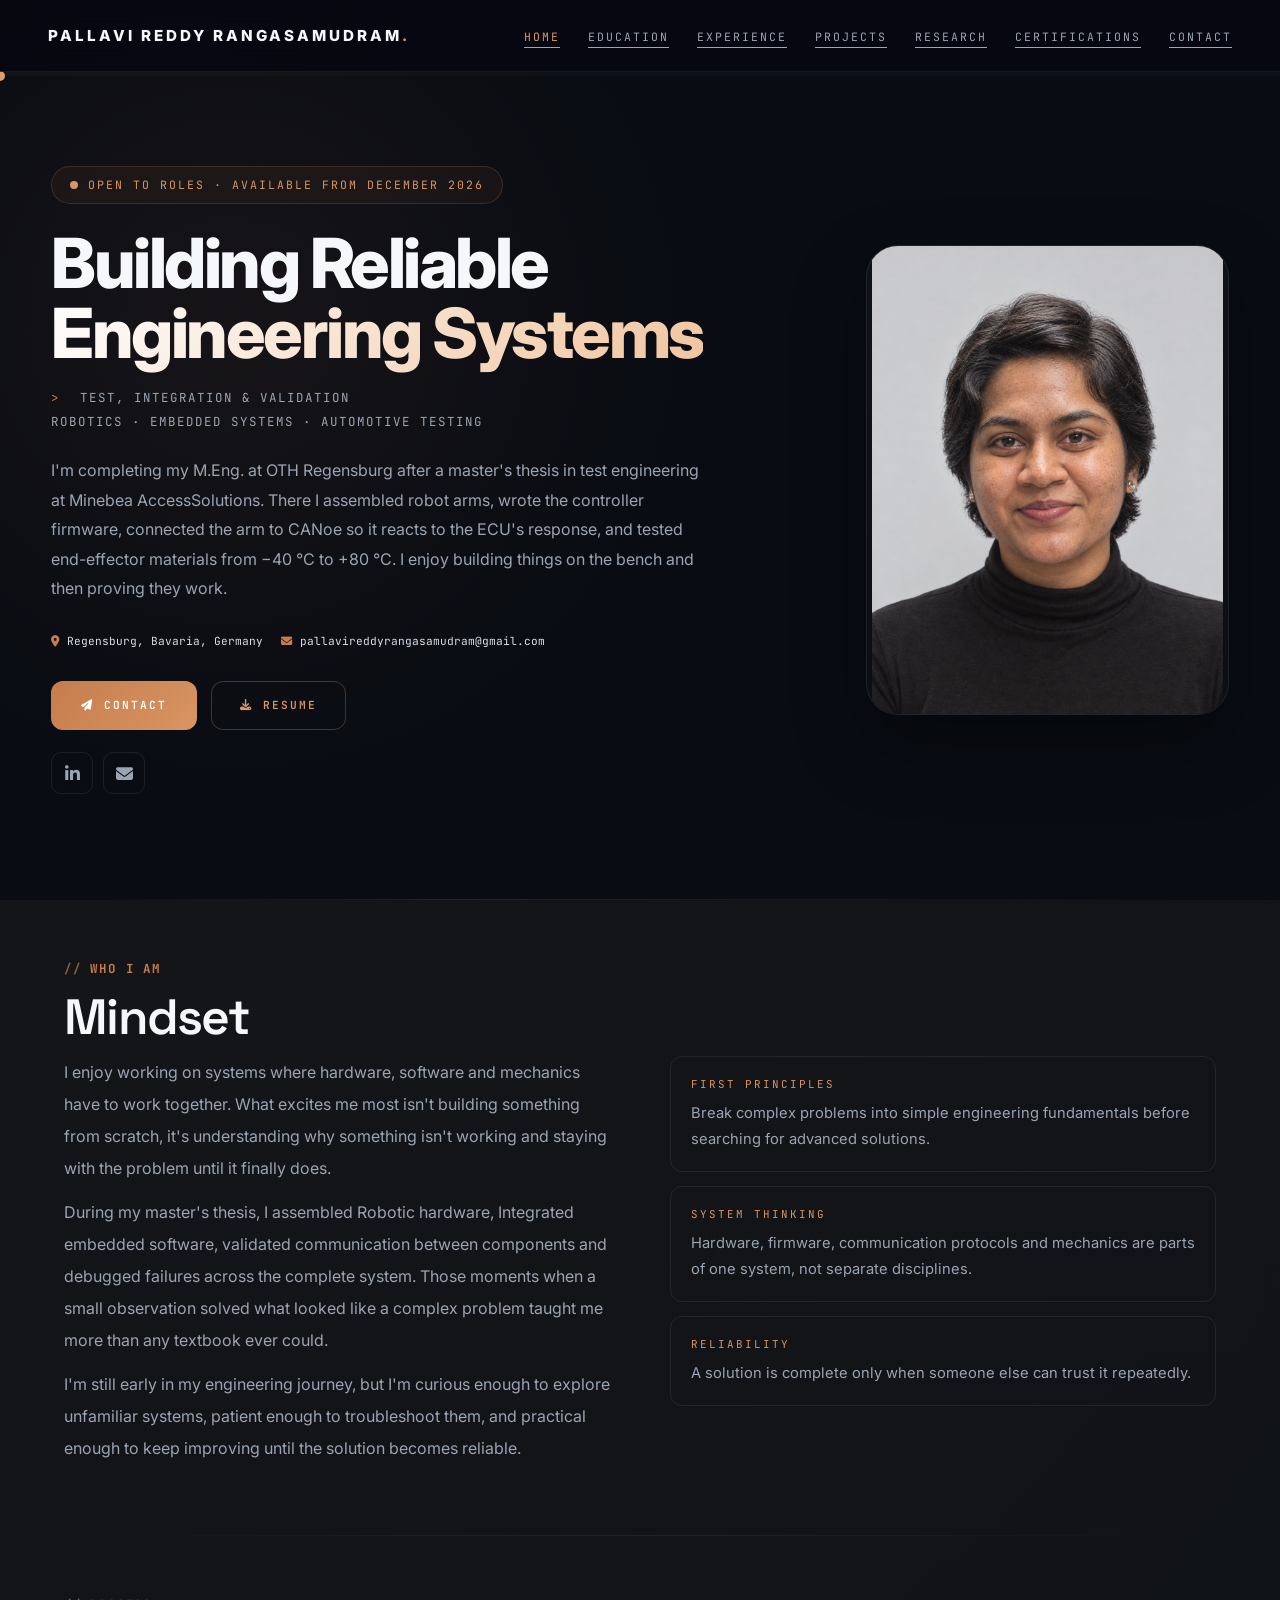
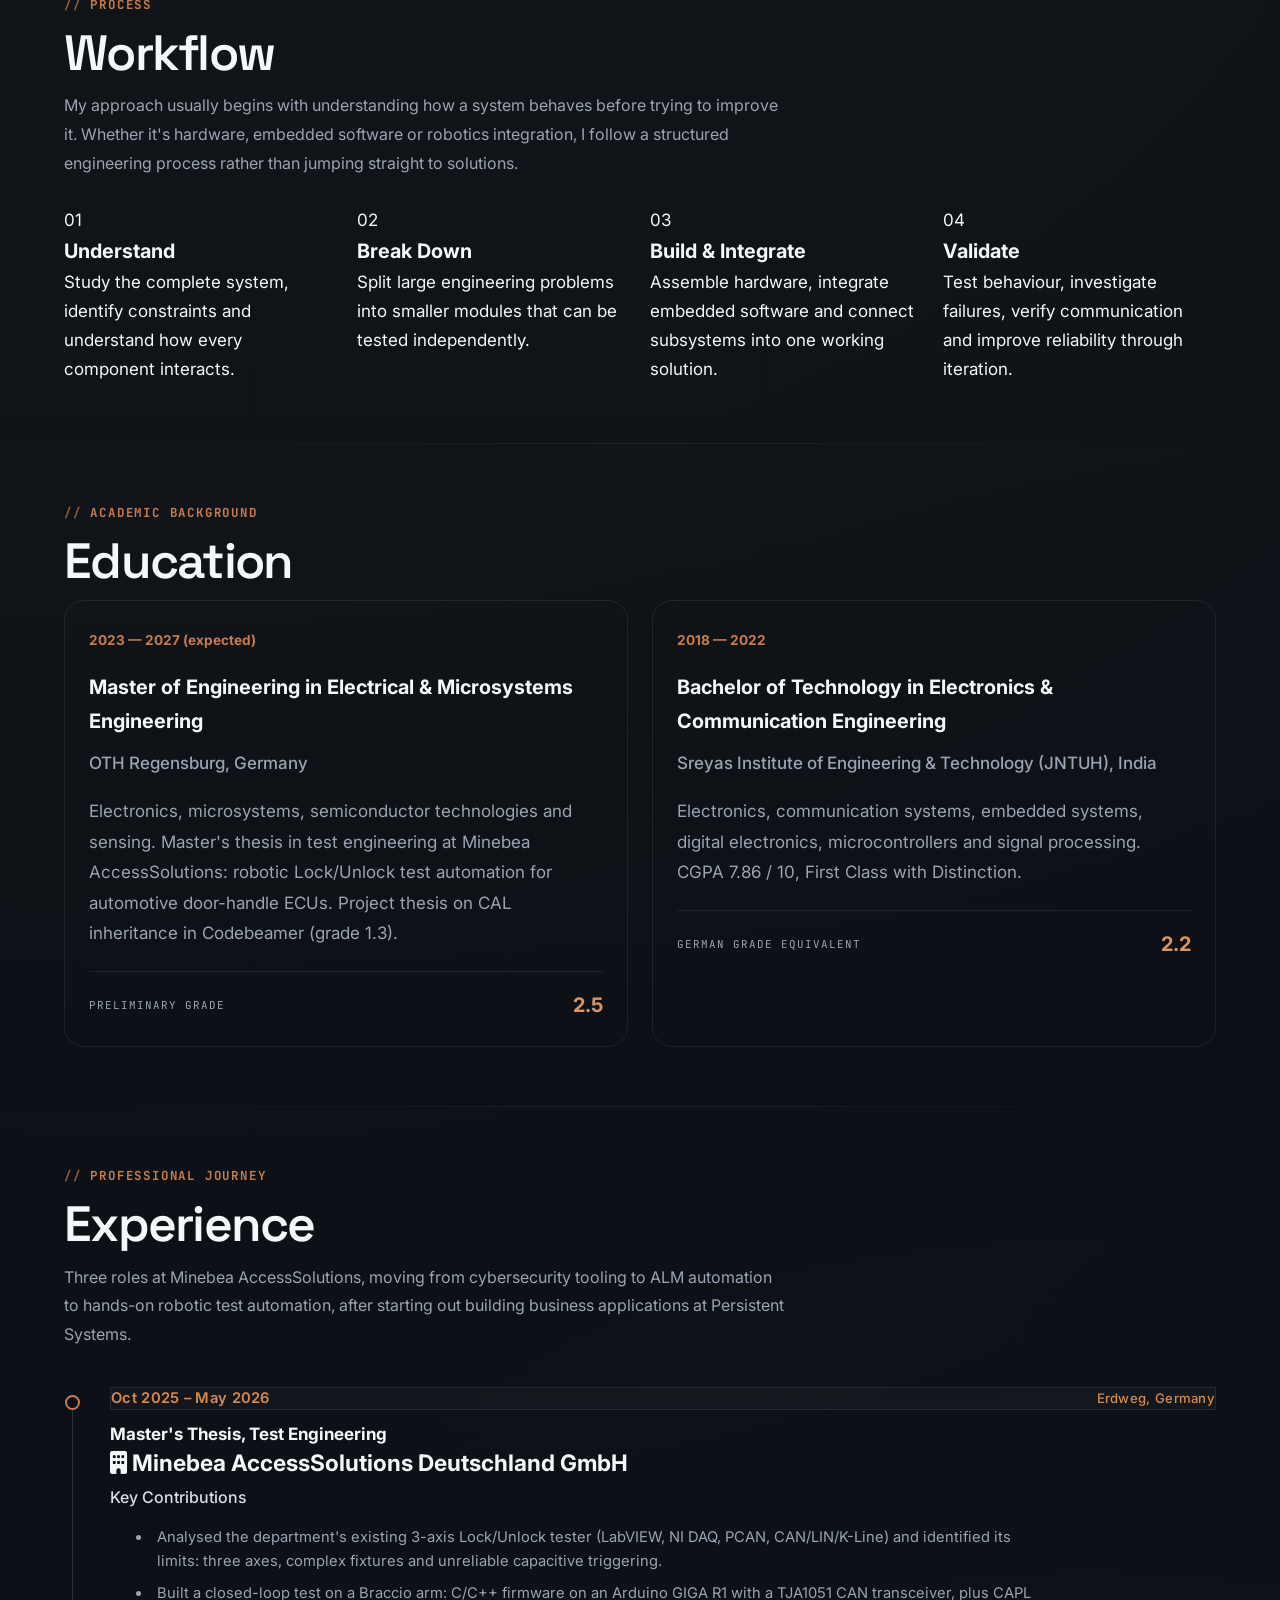
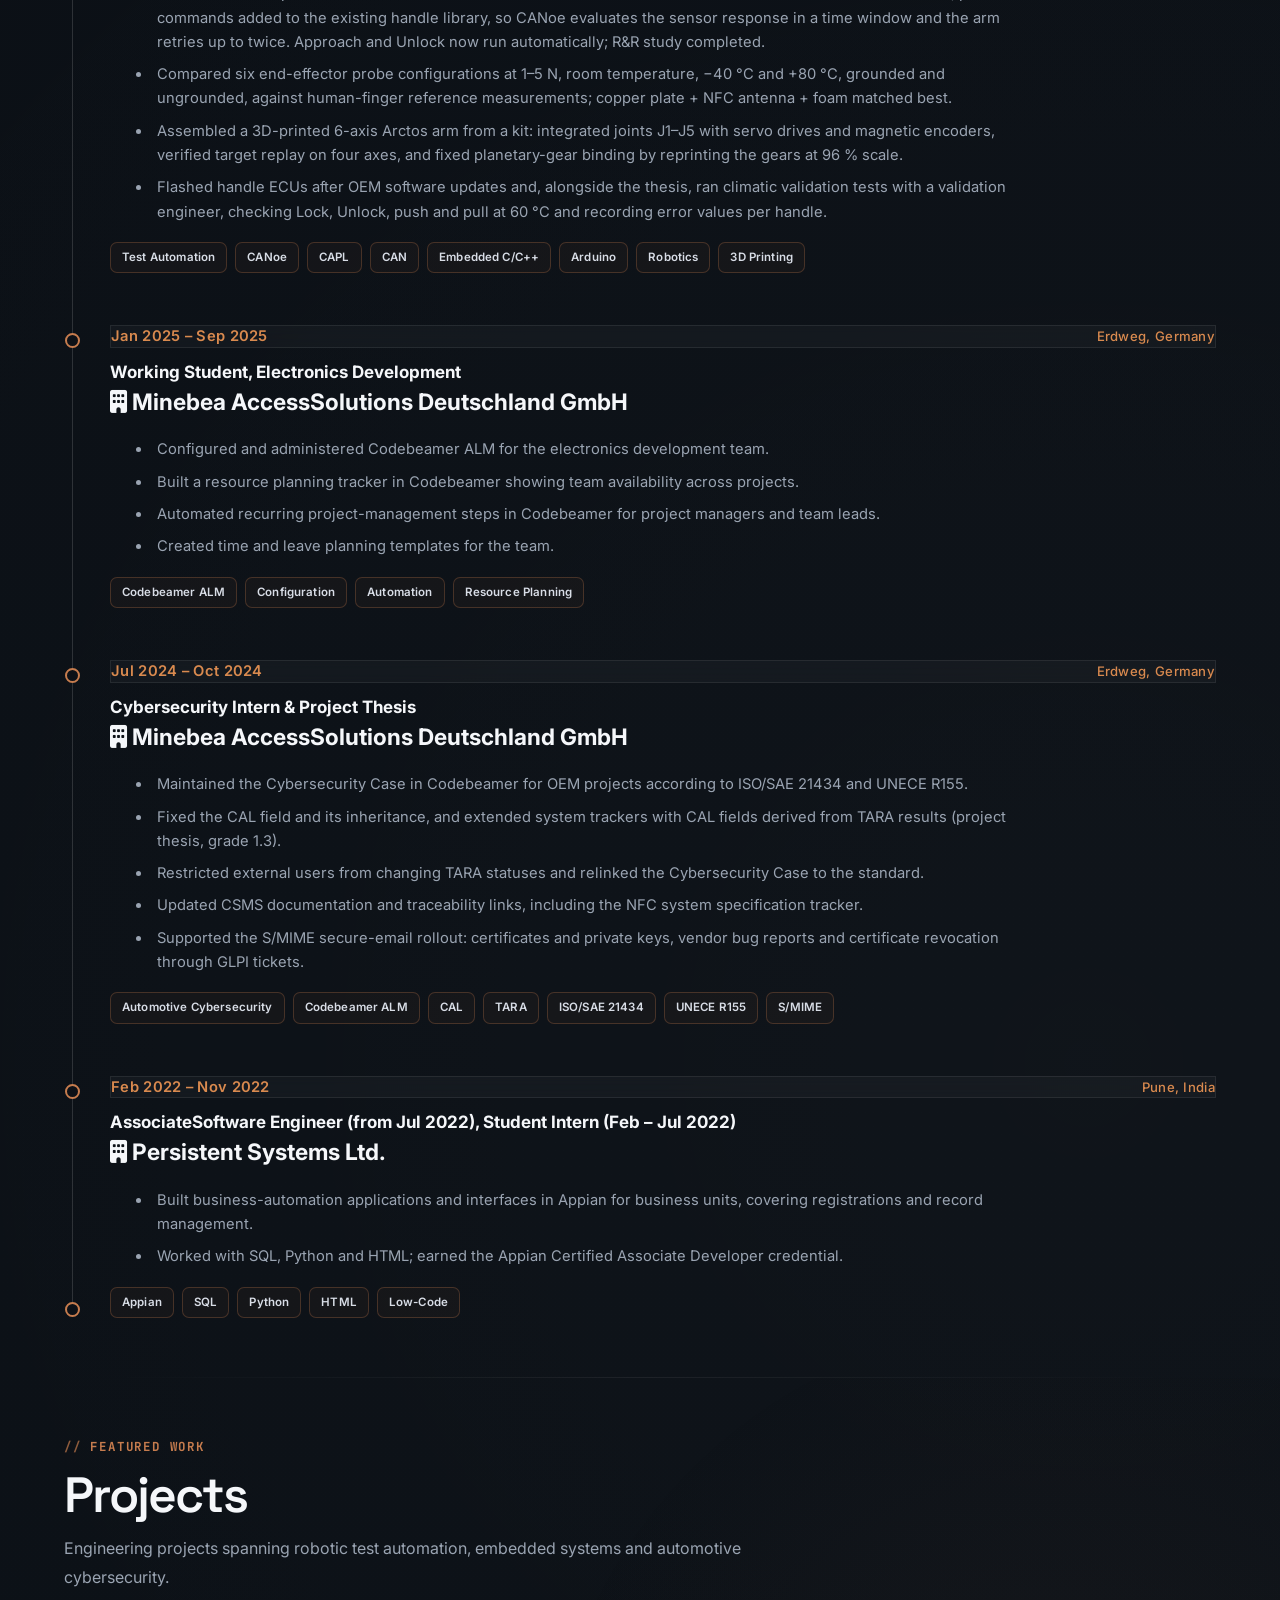
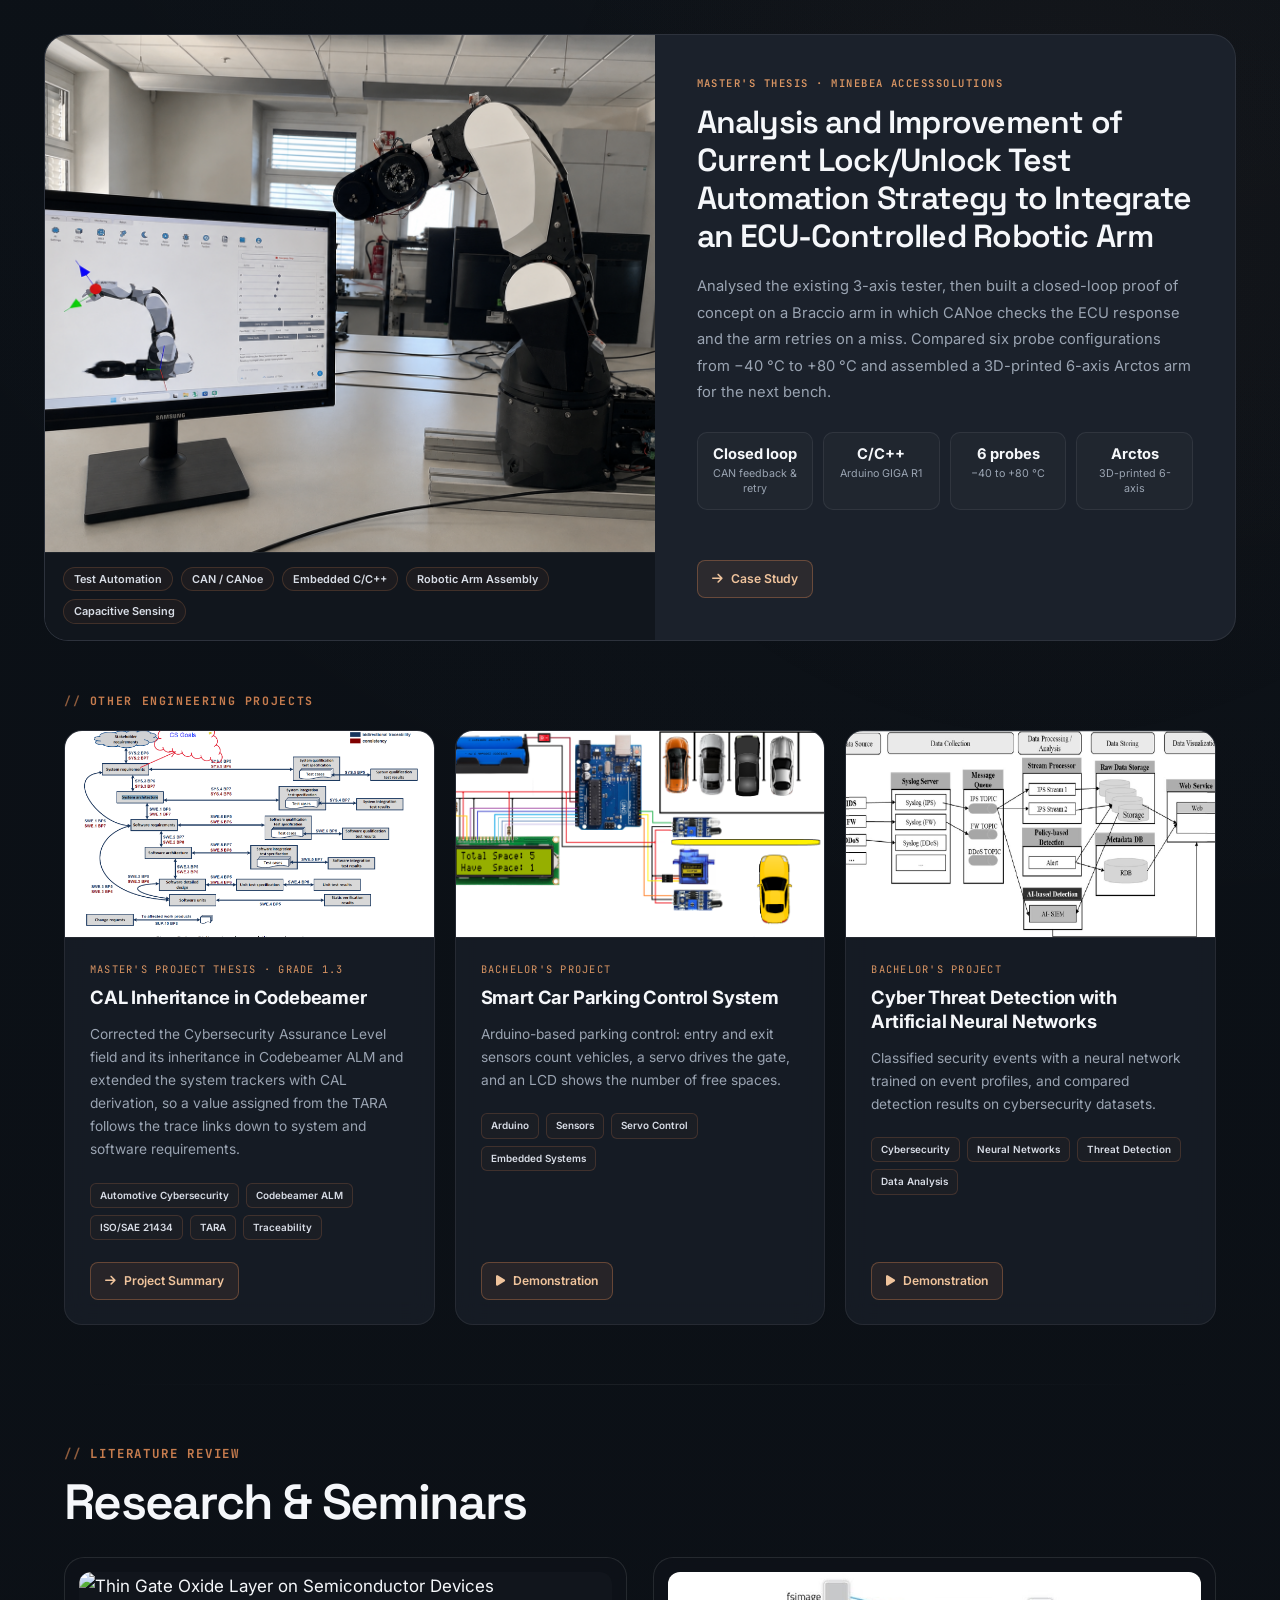
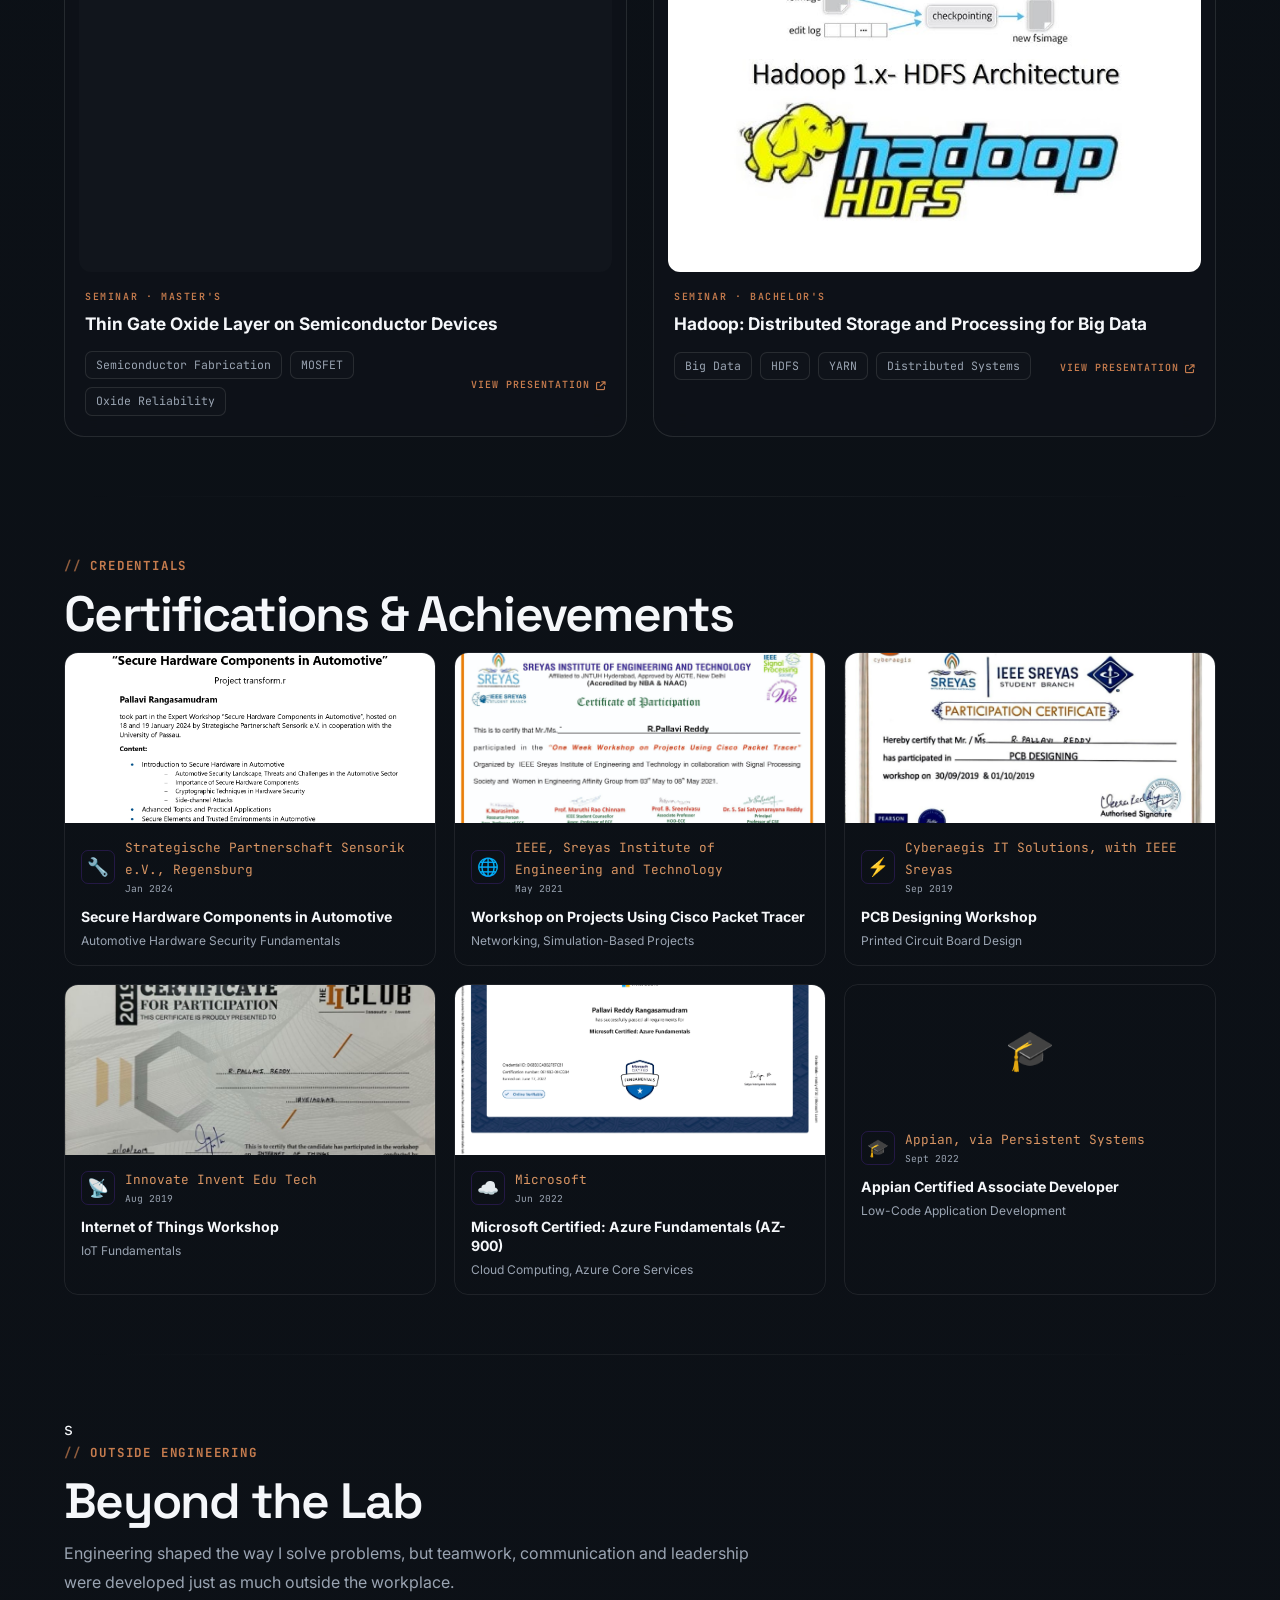
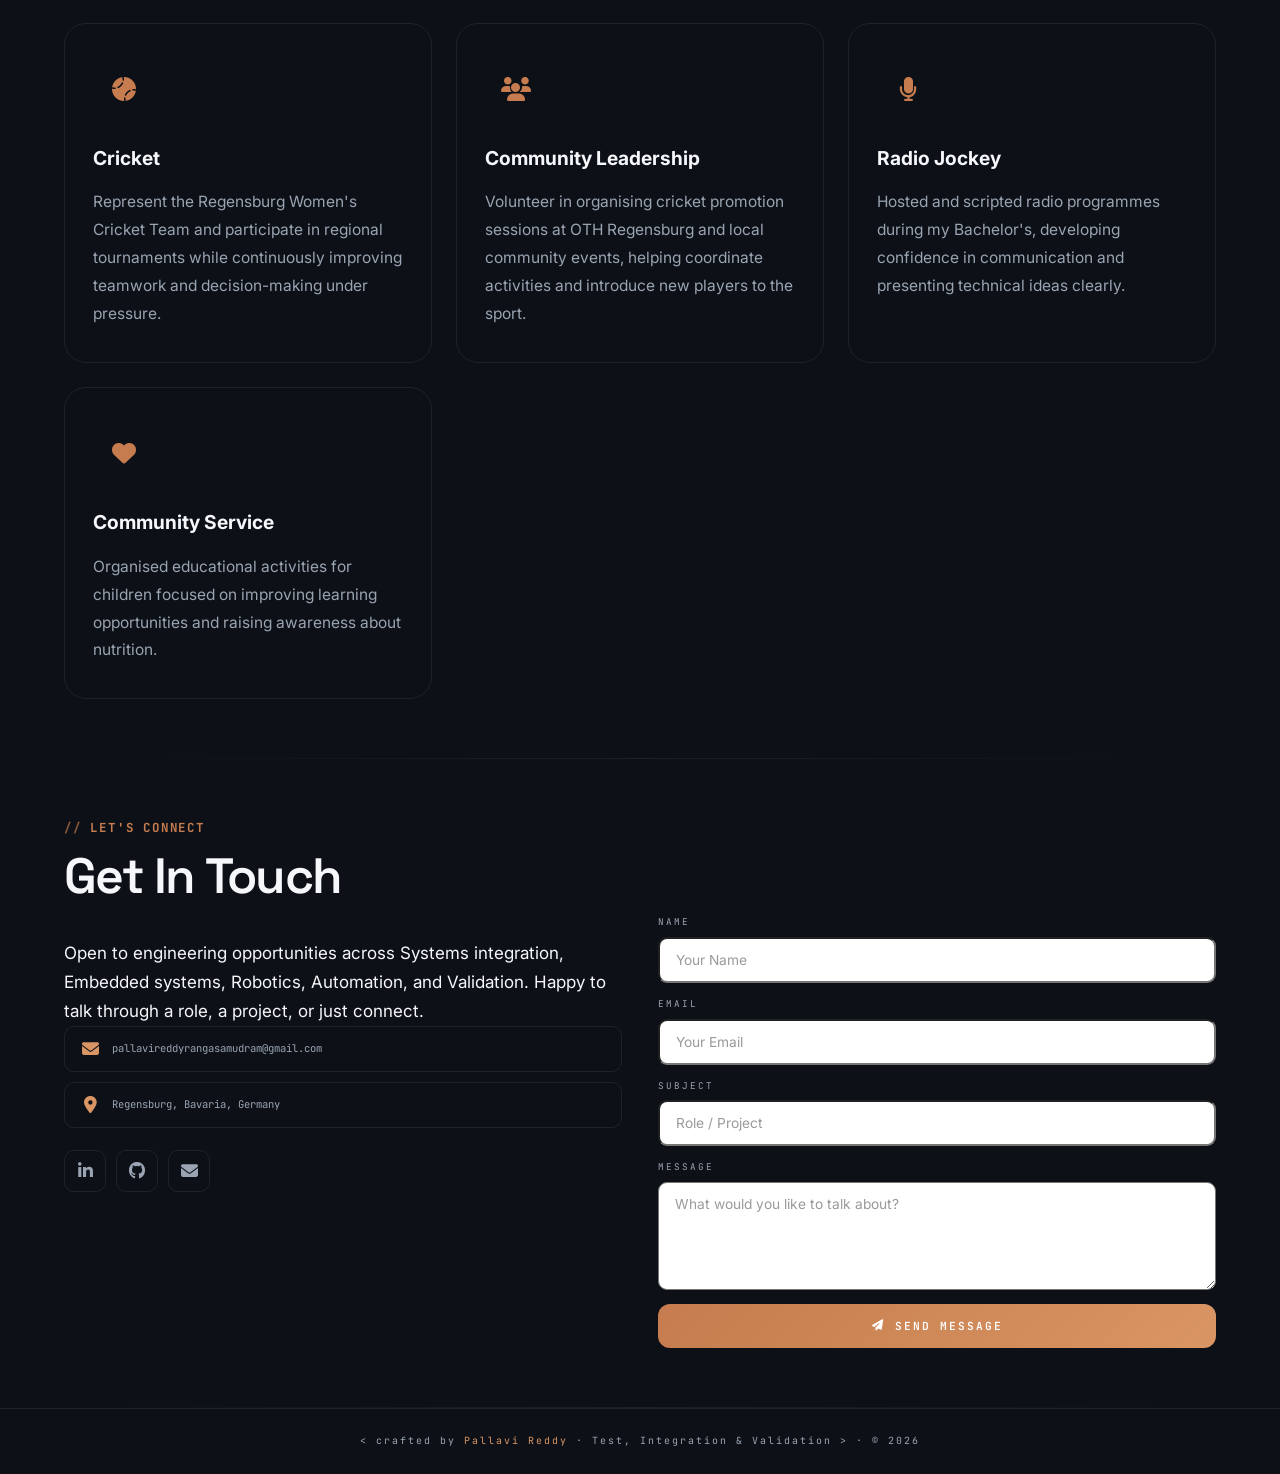
==== commit e192937c: "updated whole code portfolio, resume, and thesis to reflect recent changes in my work and projects." ====
--- a/index.html
+++ b/index.html
@@ -50,6 +50,7 @@
 </div>
 
 <!-- HERO -->
+<!-- HERO -->
 <section id="hero" class="bg-hero">
 
     <div class="hero-grid">
@@ -59,7 +60,7 @@
 
             <div class="hero-badge">
                 <span class="hero-badge-dot"></span>
-                Exploring Opportunities
+                Open to roles · Available from December 2026
             </div>
 
             <h1 class="hero-h1">
@@ -67,22 +68,22 @@
                 <span class="name">Engineering Systems</span>
             </h1>
 
-                <div class="hero-role">
-
-                    <span class="hero-title">
-                        Systems Integration &amp; Validation Engineer
-                    </span style="opacity:.6;">
-
-                    <span class="hero-specialization">
-                        Robotics · Embedded Systems · Automation · Validation
-                    </span>
-                </div>
+            <div class="hero-role">
+                <span class="hero-title">
+                    Test, Integration &amp; Validation
+                </span>
+                <span class="hero-specialization">
+                    Robotics · Embedded Systems · Automotive Testing
+                </span>
+            </div>
 
             <p class="hero-p">
-                I build and validate engineering systems at the intersection of hardware
-                and software integrating robotic platforms, embedded controllers,
-                sensors and test systems, then debugging behaviour and automating
-                validation.
+                I'm completing my M.Eng. at OTH Regensburg after a master's thesis
+                in test engineering at Minebea AccessSolutions. There I assembled
+                robot arms, wrote the controller firmware, connected the arm to
+                CANoe so it reacts to the ECU's response, and tested end-effector
+                materials from &minus;40&nbsp;&deg;C to +80&nbsp;&deg;C.
+                I enjoy building things on the bench and then proving they work.
             </p>
 
             <div class="hero-meta">
@@ -90,16 +91,10 @@
                     <i class="fas fa-map-marker-alt"></i>
                     Regensburg, Bavaria, Germany
                 </span>
-
                 <span>
                     <i class="fas fa-envelope"></i>
                     pallavireddyrangasamudram@gmail.com
                 </span>
-
-                <!--span>
-                    <i class="fas fa-phone"></i>
-                    +49 15752466686
-                </span-->
             </div>
 
             <div class="hero-btns">
@@ -107,7 +102,6 @@
                     <i class="fas fa-paper-plane"></i>
                     Contact
                 </a>
-
                 <a href="Media/Documents/Portfolio_resume.pdf" target="_blank" class="btn-outline">
                     <i class="fas fa-download"></i>
                     Resume
@@ -116,45 +110,30 @@
 
             <div class="hero-socials">
                 <a href="https://www.linkedin.com/in/pallavi-reddy-rangasamudram-66355225b"
-                   target="_blank"
-                   class="soc-btn"
-                   title="LinkedIn">
+                   target="_blank" class="soc-btn" title="LinkedIn">
                     <i class="fab fa-linkedin-in"></i>
                 </a>
-
-                <a href="https://github.com/Pallavireddy02"
-                   target="_blank"
-                   class="soc-btn"
-                   title="GitHub">
-                    <i class="fab fa-github"></i>
-                </a>
-
                 <a href="mailto:pallavireddyrangasamudram@gmail.com"
-                   class="soc-btn"
-                   title="Email">
+                   class="soc-btn" title="Email">
                     <i class="fas fa-envelope"></i>
                 </a>
             </div>
 
         </div>
 
-
         <!-- RIGHT: PROFILE PHOTO -->
         <div class="hero-photo-col">
-
             <div class="hero-image-card">
-                <img
-                    src="Media/Documents/Profile_photo.png"
-                    alt="Pallavi Reddy Rangasamudram"
-                    class="hero-image"
-                >
-            </div>
-
-        </div>
-
-    </div>
-
-</section>
+                <img src="Media/Documents/Profile_photo.png"
+                     alt="Pallavi Reddy Rangasamudram"
+                     class="hero-image">
+            </div>
+        </div>
+
+    </div>
+
+</section>
+
 
 <!-- ABOUT -->
 <section id="about">
@@ -230,41 +209,40 @@
         <span class="s-tag">ACADEMIC BACKGROUND</span>
         <h2 class="s-title">Education</h2>
         <div class="edu-modern">
+
             <!-- Master's -->
             <div class="edu-card">
-                <span class="edu-year">
-                    2023 — 2026
-                </span>
-                <h3>
-                    Master of Engineering in Electrical &amp; Microsystems Engineering
-                </h3>
-                <h4>
-                    OTH Regensburg, Germany
-                </h4>
+                <span class="edu-year">2023 — 2027 (expected)</span>
+                <h3>Master of Engineering in Electrical &amp; Microsystems Engineering</h3>
+                <h4>OTH Regensburg, Germany</h4>
                 <p>
-                    Interdisciplinary engineering programme with a foundation in
-                    electronics, microsystems, semiconductor technologies, sensing
-                    and advanced electronic systems.
+                    Electronics, microsystems, semiconductor technologies and sensing.
+                    Master's thesis in test engineering at Minebea AccessSolutions:
+                    robotic Lock/Unlock test automation for automotive door-handle ECUs.
+                    Project thesis on CAL inheritance in Codebeamer (grade 1.3).
                 </p>
                 <div class="edu-grade">
-                    <span>Current grade</span>
-                    <strong>2.4</strong>
+                    <span>Preliminary grade</span>
+                    <strong>2.5</strong>
                 </div>
             </div>
 
             <!-- Bachelor's -->
             <div class="edu-card">
                 <span class="edu-year">2018 — 2022</span>
-                <h3>Bachelor of Technology in Electronics & Communication</h3>
-                <h4> Sreyas Institute of Engineering & Technology, India</h4>
+                <h3>Bachelor of Technology in Electronics &amp; Communication Engineering</h3>
+                <h4>Sreyas Institute of Engineering &amp; Technology (JNTUH), India</h4>
                 <p>
-                      Undergraduate engineering studies covering electronics, communication systems, Embedded systems, Digital electronics, Microcontrollers and signal processing.
+                    Electronics, communication systems, embedded systems, digital
+                    electronics, microcontrollers and signal processing.
+                    CGPA 7.86 / 10, First Class with Distinction.
                 </p>
                 <div class="edu-grade">
                     <span>German grade equivalent</span>
                     <strong>2.2</strong>
                 </div>
             </div>
+
         </div>
     </div>
 </section>
@@ -276,9 +254,9 @@
         <h2 class="s-title">Experience</h2>
 
         <p class="section-intro">
-            From Cybersecurity and Embedded Electronics to Robotics Integration
-            and Automated Validation, each role expanded how I approach
-            engineering problems across hardware, software and complete systems.
+            Three roles at Minebea AccessSolutions, moving from cybersecurity
+            tooling to ALM automation to hands-on robotic test automation,
+            after starting out building business applications at Persistent Systems.
         </p>
 
         <div class="timeline">
@@ -289,74 +267,61 @@
                     <span class="timeline-date">Oct 2025 – May 2026</span>
                     <span class="timeline-location">Erdweg, Germany</span>
                 </div>
-
                 <div class="timeline-content">
-
                     <div class="timeline-heading">
                         <div>
-                            <h4>Master's Thesis</h4>
-
+                            <h4>Master's Thesis, Test Engineering</h4>
                             <div class="timeline-company">
                                 <i class="fa-solid fa-building"></i>
-                                Minebea Access Solutions GmbH
+                                Minebea AccessSolutions Deutschland GmbH
                             </div>
                         </div>
                     </div>
-
-                    <div class="timeline-focus">
-                        Key Contributions
-                    </div>
-
+                    <div class="timeline-focus">Key Contributions</div>
                     <ul>
                         <li>
-                            Designed a closed-loop hardware-in-the-loop validation
-                            platform integrating a six-degree-of-freedom robotic
-                            arm with an ECU-controlled automotive door handle system.
-                        </li>
-
-                        <li>
-                            Evaluated robotic platforms against payload,
-                            repeatability and interface requirements before
-                            selecting the final architecture.
-                        </li>
-
-                        <li>
-                            Implemented embedded C/C++ control and CAN communication
-                            between the robotic controller and ECU, using Vector
-                            CANoe and CAPL to connect sensor feedback with motion control.
-                        </li>
-
-                        <li>
-                            Commissioned the robotic system from hardware level,
-                            including motor and gearbox integration, encoder
-                            calibration, electrical integration and motion validation.
-                        </li>
-
-                        <li>
-                            Investigated inconsistent capacitive sensor triggering
-                            through systematic testing of end-effector materials,
-                            grounding, force and temperature conditions.
-                        </li>
-
-                        <li>
-                            Extended the validated proof of concept toward an
-                            industrial six-axis robotic platform and produced
-                            commissioning, calibration and validation documentation.
+                            Analysed the department's existing 3-axis Lock/Unlock tester
+                            (LabVIEW, NI DAQ, PCAN, CAN/LIN/K-Line) and identified its limits:
+                            three axes, complex fixtures and unreliable capacitive triggering.
+                        </li>
+                        <li>
+                            Built a closed-loop test on a Braccio arm: C/C++ firmware on an
+                            Arduino GIGA R1 with a TJA1051 CAN transceiver, plus CAPL commands
+                            added to the existing handle library, so CANoe evaluates the sensor
+                            response in a time window and the arm retries up to twice.
+                            Approach and Unlock now run automatically; R&amp;R study completed.
+                        </li>
+                        <li>
+                            Compared six end-effector probe configurations at 1–5&nbsp;N,
+                            room temperature, &minus;40&nbsp;&deg;C and +80&nbsp;&deg;C, grounded and
+                            ungrounded, against human-finger reference measurements;
+                            copper plate + NFC antenna + foam matched best.
+                        </li>
+                        <li>
+                            Assembled a 3D-printed 6-axis Arctos arm from a kit: integrated
+                            joints J1–J5 with servo drives and magnetic encoders, verified
+                            target replay on four axes, and fixed planetary-gear binding by
+                            reprinting the gears at 96&nbsp;% scale.
+                        </li>
+                        <li>
+                            Flashed handle ECUs after OEM software updates and, alongside the
+                            thesis, ran climatic validation tests with a validation engineer,
+                            checking Lock, Unlock, push and pull at 60&nbsp;&deg;C and recording
+                            error values per handle.
                         </li>
                     </ul>
-
                     <div class="timeline-tags">
+                        <span>Test Automation</span>
+                        <span>CANoe</span>
+                        <span>CAPL</span>
+                        <span>CAN</span>
+                        <span>Embedded C/C++</span>
+                        <span>Arduino</span>
                         <span>Robotics</span>
-                        <span>Embedded C/C++</span>
-                        <span>CAN</span>
-                        <span>CANoe</span>
-                        <span>Validation</span>
-                        <span>CAPL</span>
-                    </div>
-
-                </div>
-            </div>
-
+                        <span>3D Printing</span>
+                    </div>
+                </div>
+            </div>
 
             <!-- WORKING STUDENT -->
             <div class="timeline-item">
@@ -364,114 +329,82 @@
                     <span class="timeline-date">Jan 2025 – Sep 2025</span>
                     <span class="timeline-location">Erdweg, Germany</span>
                 </div>
-
                 <div class="timeline-content">
-
                     <div class="timeline-heading">
                         <div>
-                            <h4>Working Student — R&amp;D Electronics</h4>
-
+                            <h4>Working Student, Electronics Development</h4>
                             <div class="timeline-company">
                                 <i class="fa-solid fa-building"></i>
-                                Minebea Access Solutions GmbH
+                                Minebea AccessSolutions Deutschland GmbH
                             </div>
                         </div>
                     </div>
-
                     <ul>
                         <li>
-                            Designed and implemented a Resource Planning Tracker
-                            in Codebeamer ALM, providing visibility into sprint
-                            progress, team availability and hardware development
-                            milestones across project streams.
-                        </li>
-
-                        <li>
-                            Developed automation within Codebeamer to reduce
-                            repetitive project-management activities and improve
-                            information consistency.
-                        </li>
-
-                        <li>
-                            Supported feasibility and automation activities within
-                            the R&amp;D electronics environment, connecting project
-                            planning with ongoing hardware development.
-                        </li>
-
-                        <li>
-                            Documented tool architecture and development progress
-                            to support technical handover and future maintenance.
+                            Configured and administered Codebeamer ALM for the
+                            electronics development team.
+                        </li>
+                        <li>
+                            Built a resource planning tracker in Codebeamer showing
+                            team availability across projects.
+                        </li>
+                        <li>
+                            Automated recurring project-management steps in Codebeamer
+                            for project managers and team leads.
+                        </li>
+                        <li>
+                            Created time and leave planning templates for the team.
                         </li>
                     </ul>
-
                     <div class="timeline-tags">
                         <span>Codebeamer ALM</span>
+                        <span>Configuration</span>
                         <span>Automation</span>
-                        <span>R&amp;D Electronics</span>
                         <span>Resource Planning</span>
-                        <span>Process Improvement</span>
-                    </div>
-
-                </div>
-            </div>
-
+                    </div>
+                </div>
+            </div>
 
             <!-- AUTOMOTIVE CYBERSECURITY -->
             <div class="timeline-item">
-            <div class="timeline-year glass">
-                <span class="timeline-date">Jul 2024 – Oct 2024</span>
-                <span class="timeline-location">Erdweg, Germany</span>
-            </div>
-
-                 <div class="timeline-content">
-
+                <div class="timeline-year glass">
+                    <span class="timeline-date">Jul 2024 – Oct 2024</span>
+                    <span class="timeline-location">Erdweg, Germany</span>
+                </div>
+                <div class="timeline-content">
                     <div class="timeline-heading">
                         <div>
-                            <h4>Automotive Cybersecurity Intern</h4>
-
+                            <h4>Cybersecurity Intern &amp; Project Thesis</h4>
                             <div class="timeline-company">
                                 <i class="fa-solid fa-building"></i>
-                                Minebea Access Solutions GmbH
+                                Minebea AccessSolutions Deutschland GmbH
                             </div>
                         </div>
                     </div>
-
                     <ul>
                         <li>
-                            Built and maintained Codebeamer-based cybersecurity
-                            workflows, including Cybersecurity Assurance Level
-                            (CAL) fields, inheritance mechanisms and tracker
-                            configurations across the ASPICE V-Model.
-                        </li>
-
-                        <li>
-                            Worked with TARA-derived impact and attack-feasibility
-                            information to support CAL determination and traceability
-                            in accordance with ISO/SAE 21434 and UNECE R155.
-                        </li>
-
-                        <li>
-                            Maintained cybersecurity trackers by correcting
-                            inheritance and configuration issues, assigning
-                            work-product classifications, controlling TARA status
-                            permissions and creating or modifying trackers as required.
-                        </li>
-
-                        <li>
-                            Updated Cybersecurity Management System documentation
-                            and traceability links, ensuring project information
-                            remained aligned with current cybersecurity artifacts
-                            and standards references.
-                        </li>
-
-                        <li>
-                            Supported secure S/MIME email provisioning for project
-                            members, including certificate configuration, issue
-                            analysis, vendor coordination and certificate
-                            lifecycle updates.
+                            Maintained the Cybersecurity Case in Codebeamer for OEM projects
+                            according to ISO/SAE 21434 and UNECE R155.
+                        </li>
+                        <li>
+                            Fixed the CAL field and its inheritance, and extended system
+                            trackers with CAL fields derived from TARA results
+                            (project thesis, grade 1.3).
+                        </li>
+                        <li>
+                            Restricted external users from changing TARA statuses and
+                            relinked the Cybersecurity Case to the standard.
+                        </li>
+                        <li>
+                            Updated CSMS documentation and traceability links, including
+                            the NFC system specification tracker.
+                        </li>
+                        <li>
+                            Supported the S/MIME secure-email rollout: certificates and
+                            private keys, vendor bug reports and certificate revocation
+                            through GLPI tickets.
                         </li>
                     </ul>
-
                     <div class="timeline-tags">
                         <span>Automotive Cybersecurity</span>
                         <span>Codebeamer ALM</span>
@@ -479,330 +412,204 @@
                         <span>TARA</span>
                         <span>ISO/SAE 21434</span>
                         <span>UNECE R155</span>
-                        <span>ASPICE</span>
                         <span>S/MIME</span>
                     </div>
-
-                </div>
-            </div>
-
+                </div>
+            </div>
 
             <!-- PERSISTENT SYSTEMS -->
             <div class="timeline-item">
                 <div class="timeline-year glass">
                     <span class="timeline-date">Feb 2022 – Nov 2022</span>
-                    <span class="timeline-location">Pune &amp Hyderabad, India</span>
-                </div>
-
+                    <span class="timeline-location">Pune, India</span>
+                </div>
                 <div class="timeline-content">
-
                     <div class="timeline-heading">
                         <div>
-                            <h4>Associate Software Engineer / Intern</h4>
-
+                            <h4>AssociateSoftware Engineer (from Jul 2022), Student Intern (Feb – Jul 2022)</h4>
                             <div class="timeline-company">
                                 <i class="fa-solid fa-building"></i>
                                 Persistent Systems Ltd.
                             </div>
                         </div>
-
-                       
-                    </div>
-
+                    </div>
                     <ul>
                         <li>
-                            Supported software development and structured testing
-                            activities within a cross-functional engineering environment.
-                        </li>
-
-                        <li>
-                            Contributed to development of business-unit websites
-                            and workflow applications as a Certified Appian Developer.
+                            Built business-automation applications and interfaces in Appian
+                            for business units, covering registrations and record management.
+                        </li>
+                        <li>
+                            Worked with SQL, Python and HTML; earned the Appian Certified
+                            Associate Developer credential.
                         </li>
                     </ul>
-
                     <div class="timeline-tags">
+                        <span>Appian</span>
+                        <span>SQL</span>
                         <span>Python</span>
                         <span>HTML</span>
-                        <span>Appian</span>
-                        <span>Software Testing</span>
-                    </div>
-
-                </div>
-            </div>
-
-        </div>
-    </div>
-</section>
-
+                        <span>Low-Code</span>
+                    </div>
+                </div>
+            </div>
+
+        </div>
+    </div>
+</section>
 
 <!-- PROJECTS -->
-
 <section id="projects" class="bg-projects">
     <div class="container">
 
         <span class="s-tag">FEATURED WORK</span>
-
         <h2 class="s-title">Projects</h2>
-
         <p class="section-intro">
-            Engineering projects spanning robotics integration, embedded systems,
-            automotive cybersecurity and practical automation.
+            Engineering projects spanning robotic test automation, embedded systems
+            and automotive cybersecurity.
         </p>
 
-
-<!-- =========================================
-     FEATURED MASTER'S THESIS
-========================================== -->
-
-<div class="proj-featured glass">
-
-    <div class="proj-featured-image-wrap">
-
-        <div class="proj-featured-image">
-            <img src="Media/Documents/thesis_cover.png"
-                 alt="Robotic test automation platform">
-        </div>
-
-        <div class="proj-tags">
-            <span class="proj-tag">Robotics Integration</span>
-            <span class="proj-tag">Embedded Systems</span>
-            <span class="proj-tag">CAN</span>
-            <span class="proj-tag">Test &amp; Validation</span>
-            <span class="proj-tag">Sensor Interaction</span>
-        </div>
-
-    </div>
-
-    <div class="proj-featured-body">
-
-        <span class="proj-featured-label">
-            MASTER'S THESIS
-        </span>
-
-        <h3>
-            Analysis and Improvement of Current Lock/Unlock Test
-            Automation Strategy to Integrate an ECU-Controlled
-            Robotic Arm
-        </h3>
-
-        <p>
-            Built and validated a 6-DOF robotic test platform for
-            automotive door-handle ECU testing, progressing from a
-            Braccio proof of concept to an Arctos-based system.
-            The work combined mechanical integration, embedded C/C++,
-            CAN communication, closed-loop feedback and end-effector
-            development for repeatable sensor interaction.
-        </p>
-
-        <div class="proj-highlights">
-
-            <div>
-                <strong>6-DOF</strong>
-                <span>Robotic Integration</span>
-            </div>
-
-            <div>
-                <strong>C/C++</strong>
-                <span>Embedded Control</span>
-            </div>
-
-            <div>
-                <strong>CANoe</strong>
-                <span>Closed-Loop Testing</span>
-            </div>
-
-            <div>
-                <strong>CAPA</strong>
-                <span>Sensor Interaction</span>
-            </div>
-
-        </div>
-
-        <div class="proj-links">
-            <a href="master-thesis.html" class="plink plink-live">
-                <i class="fas fa-arrow-right"></i>
-                Case Study
-            </a>
-        </div>
-
-    </div>
-
-</div>
-
-
-        <!-- =========================================
-             OTHER ENGINEERING PROJECTS
-        ========================================== -->
-
+        <!-- FEATURED MASTER'S THESIS -->
+        <div class="proj-featured glass">
+
+            <div class="proj-featured-image-wrap">
+                <div class="proj-featured-image">
+                    <img src="Media/Documents/thesis_cover.png"
+                         alt="Robotic test setup for door-handle ECUs">
+                </div>
+                <div class="proj-tags">
+                    <span class="proj-tag">Test Automation</span>
+                    <span class="proj-tag">CAN / CANoe</span>
+                    <span class="proj-tag">Embedded C/C++</span>
+                    <span class="proj-tag">Robotic Arm Assembly</span>
+                    <span class="proj-tag">Capacitive Sensing</span>
+                </div>
+            </div>
+
+            <div class="proj-featured-body">
+                <span class="proj-featured-label">MASTER'S THESIS · MINEBEA ACCESSSOLUTIONS</span>
+                <h3>
+                    Analysis and Improvement of Current Lock/Unlock Test
+                    Automation Strategy to Integrate an ECU-Controlled Robotic Arm
+                </h3>
+                <p>
+                    Analysed the existing 3-axis tester, then built a closed-loop
+                    proof of concept on a Braccio arm in which CANoe checks the ECU
+                    response and the arm retries on a miss. Compared six probe
+                    configurations from &minus;40&nbsp;&deg;C to +80&nbsp;&deg;C and
+                    assembled a 3D-printed 6-axis Arctos arm for the next bench.
+                </p>
+                <div class="proj-highlights">
+                    <div><strong>Closed loop</strong><span>CAN feedback &amp; retry</span></div>
+                    <div><strong>C/C++</strong><span>Arduino GIGA R1</span></div>
+                    <div><strong>6 probes</strong><span>&minus;40 to +80&nbsp;&deg;C</span></div>
+                    <div><strong>Arctos</strong><span>3D-printed 6-axis</span></div>
+                </div>
+                <div class="proj-links">
+                    <a href="master-thesis.html" class="plink plink-live">
+                        <i class="fas fa-arrow-right"></i>
+                        Case Study
+                    </a>
+                </div>
+            </div>
+
+        </div>
+
+        <!-- OTHER ENGINEERING PROJECTS -->
         <div class="projects-subtitle">
             <span class="s-tag">OTHER ENGINEERING PROJECTS</span>
         </div>
+
         <div class="proj-grid">
 
-
-            <!-- =====================================
-                 CAL INHERITANCE
-            ====================================== -->
-
+            <!-- CAL INHERITANCE -->
             <div class="proj-card glass">
-
                 <div class="proj-thumb">
-                    <img src="Media/Documents/Aspice v-model.png"
-                         alt="Automated CAL Inheritance">
-                </div>
-
+                    <img src="Media/Documents/Aspice v-model.png" alt="CAL inheritance across linked requirements">
+                </div>
                 <div class="proj-body">
-
-                    <span class="proj-featured">
-                        MASTER'S PROJECT THESIS
-                    </span>
-
-                    <h3 class="proj-name">
-                        Automated CAL Inheritance
-                    </h3>
-
+                    <span class="proj-featured">MASTER'S PROJECT THESIS · GRADE 1.3</span>
+                    <h3 class="proj-name">CAL Inheritance in Codebeamer</h3>
                     <p class="proj-desc">
-                        Explored the automation of Cybersecurity Assurance Level (CAL)
-                        propagation across the ASPICE V-Model using CodeBeamer ALM.
-                        The project used traceability links, custom CAL fields and
-                        computed logic to propagate CAL values from higher-level
-                        requirements into downstream system and software artefacts,
-                        reducing manual effort and maintaining consistency across the
-                        development chain.
+                        Corrected the Cybersecurity Assurance Level field and its
+                        inheritance in Codebeamer ALM and extended the system trackers
+                        with CAL derivation, so a value assigned from the TARA follows
+                        the trace links down to system and software requirements.
                     </p>
                     <div class="proj-tags">
                         <span class="proj-tag">Automotive Cybersecurity</span>
-                        <span class="proj-tag">CodeBeamer ALM</span>
-                        <span class="proj-tag">ISO/SAE 21434 </span>
+                        <span class="proj-tag">Codebeamer ALM</span>
+                        <span class="proj-tag">ISO/SAE 21434</span>
                         <span class="proj-tag">TARA</span>
-                        <span class="proj-tag">ASPICE V-Model</span>
                         <span class="proj-tag">Traceability</span>
                     </div>
-
                     <div class="proj-links">
-
-                        <a href="cal-inheritance.html"
-                        class="plink plink-live">
+                        <a href="cal-inheritance.html" class="plink plink-live">
                             <i class="fas fa-arrow-right"></i>
-                            Project Abstract
+                            Project Summary
                         </a>
-
-                    </div>
-
-                </div>
-            </div>
-
-
-            <!-- =====================================
-                 SMART CAR PARKING
-            ====================================== -->
-
+                    </div>
+                </div>
+            </div>
+
+            <!-- SMART CAR PARKING -->
             <div class="proj-card glass">
-
                 <div class="proj-thumb">
-                    <img src="Media/Documents/smart_car_parking.png"
-                         alt="Smart Car Parking Control System">
-                </div>
-
+                    <img src="Media/Documents/smart_car_parking.png" alt="Smart Car Parking Control System">
+                </div>
                 <div class="proj-body">
-
-                    <span class="proj-featured">
-                        BACHELOR'S PROJECT
-                    </span>
-
-                    <h3 class="proj-name">
-                        Smart Car Parking Control System
-                    </h3>
-
+                    <span class="proj-featured">BACHELOR'S PROJECT</span>
+                    <h3 class="proj-name">Smart Car Parking Control System</h3>
                     <p class="proj-desc">
-                        Developed an embedded parking-control system using
-                        sensors to detect vehicle entry and exit, monitor
-                        parking availability and control an automatic gate.
-                        The system combined a microcontroller, sensors,
-                        servo-based gate control and an LCD for real-time
-                        status display.
+                        Arduino-based parking control: entry and exit sensors count
+                        vehicles, a servo drives the gate, and an LCD shows the
+                        number of free spaces.
                     </p>
-
                     <div class="proj-tags">
-                        <span class="proj-tag">Embedded Systems</span>
                         <span class="proj-tag">Arduino</span>
                         <span class="proj-tag">Sensors</span>
                         <span class="proj-tag">Servo Control</span>
-                        <span class="proj-tag">Automation</span>
-                    </div>
-
+                        <span class="proj-tag">Embedded Systems</span>
+                    </div>
                     <div class="proj-links">
                         <a href="Media/Documents/Smart car parking simulation video.mp4"
-                            class="plink plink-live"
-                            target="_blank"
-                            rel="noopener"
-                            >
-                            Demonstration
-                        </a>
-
-                    </div>
-
-                </div>
-            </div>
-
-
-            <!-- =====================================
-                 CYBER THREAT DETECTION
-            ====================================== -->
-
-            <div class="proj-card glass">
-
-                <div class="proj-thumb">
-                    <img src="Media/Documents/cyber threat detection.png"
-                         alt="Cyber Threat Detection">
-                </div>
-
-                <div class="proj-body">
-
-                    <span class="proj-featured">
-                        BACHELOR'S PROJECT
-                    </span>
-
-                    <h3 class="proj-name">
-                        Cyber Threat Detection Based on
-                        Artificial Neural Networking Using Event Profiles
-                    </h3>
-
-                    <p class="proj-desc">
-                        Developed an AI-based approach for identifying and
-                        analysing cybersecurity threats using event profiles.
-                        The project investigated neural-network-based detection
-                        techniques and evaluated their application to
-                        cybersecurity datasets.
-                    </p>
-
-                    <div class="proj-tags">
-                        <span class="proj-tag">Cybersecurity</span>
-                        <span class="proj-tag">Artificial Neural Networks</span>
-                        <span class="proj-tag">Threat Detection</span>
-                        <span class="proj-tag">SIEM</span>
-                        <span class="proj-tag">Data Analysis</span>
-                    </div>
-
-                    <div class="proj-links">
-                        <a href="Media/Documents/Cyber threat Simulation Video.mp4"
-                            class="plink plink-live"
-                                    target="_blank"
-                                    rel="noopener"
-                                >
+                           class="plink plink-live" target="_blank" rel="noopener">
                             <i class="fas fa-play"></i>
                             Demonstration
                         </a>
-
-                    </div>
-
-                </div>
-            </div>
-
-
-        </div>
-
+                    </div>
+                </div>
+            </div>
+
+            <!-- CYBER THREAT DETECTION -->
+            <div class="proj-card glass">
+                <div class="proj-thumb">
+                    <img src="Media/Documents/cyber threat detection.png" alt="Cyber Threat Detection">
+                </div>
+                <div class="proj-body">
+                    <span class="proj-featured">BACHELOR'S PROJECT</span>
+                    <h3 class="proj-name">Cyber Threat Detection with Artificial Neural Networks</h3>
+                    <p class="proj-desc">
+                        Classified security events with a neural network trained on
+                        event profiles, and compared detection results on
+                        cybersecurity datasets.
+                    </p>
+                    <div class="proj-tags">
+                        <span class="proj-tag">Cybersecurity</span>
+                        <span class="proj-tag">Neural Networks</span>
+                        <span class="proj-tag">Threat Detection</span>
+                        <span class="proj-tag">Data Analysis</span>
+                    </div>
+                    <div class="proj-links">
+                        <a href="Media/Documents/Cyber threat Simulation Video.mp4"
+                           class="plink plink-live" target="_blank" rel="noopener">
+                            <i class="fas fa-play"></i>
+                            Demonstration
+                        </a>
+                    </div>
+                </div>
+            </div>
+
+        </div>
     </div>
 </section>
 
@@ -835,7 +642,7 @@
                         </div>
                         <div class="research-links">
                             <a href="Media/Documents/Thin_gate_oxide_seminar_ppt.pdf" class="plink" target="_blank">
-                                View Presenation
+                                View Presentation
                                 <i class="fas fa-arrow-up-right-from-square"></i>
                             </a>
                         </div>
@@ -953,11 +760,13 @@
                     <a href="mailto:pallavireddyrangasamudram@gmail.com" class="soc-btn" title="Email"><i class="fas fa-envelope"></i></a>
                 </div>
             </div>
-            <form id="cform" class="reveal">
-                <div class="fgroup"><label class="flabel">Name</label><input type="text" class="finput" placeholder="Your Name" required/></div>
-                <div class="fgroup"><label class="flabel">Email</label><input type="email" class="finput" placeholder="Your Email" required/></div>
-                <div class="fgroup"><label class="flabel">Subject</label><input type="text" class="finput" placeholder="Role / Project"/></div>
-                <div class="fgroup"><label class="flabel">Message</label><textarea rows="5" class="finput" placeholder="What would you like to talk about?"></textarea></div>
+            <form id="cform" class="reveal" name="contact" method="POST" data-netlify="true" netlify-honeypot="bot-field">
+                <input type="hidden" name="form-name" value="contact">
+                <p hidden><label>Leave empty <input name="bot-field"></label></p>
+                <div class="fgroup"><label class="flabel">Name</label><input type="text" name="name" class="finput" placeholder="Your Name" required/></div>
+                <div class="fgroup"><label class="flabel">Email</label><input type="email" name="email" class="finput" placeholder="Your Email" required/></div>
+                <div class="fgroup"><label class="flabel">Subject</label><input type="text" name="subject" class="finput" placeholder="Role / Project"/></div>
+                <div class="fgroup"><label class="flabel">Message</label><textarea name="message" rows="5" class="finput" placeholder="What would you like to talk about?"></textarea></div>
                 <button type="submit" class="btn-primary"><i class="fas fa-paper-plane"></i> Send Message</button>
             </form>
         </div>
@@ -966,7 +775,7 @@
 
 <!-- FOOTER -->
 <footer>
-    &lt; crafted by <span>Pallavi Reddy</span> · System Integration &amp Validation Engineer &gt; · © 2026
+    &lt; crafted by <span>Pallavi Reddy</span> · Test, Integration &amp; Validation &gt; · © 2026
 </footer>
 
 <div id="vid-modal" class="modal-bg">
--- a/style.css
+++ b/style.css
@@ -3310,4 +3310,84 @@
     }
 }
 @keyframes blink { 0%,100%{opacity:1} 50%{opacity:0} }
-
+/* =========================================================
+   FIXES: project card labels, card tags, case-study cards
+   ========================================================= */
+
+/* Card label: undo the featured-thesis box styles */
+.proj-body .proj-featured{
+    width:auto;
+    margin:0 0 9px;
+    padding:0;
+    border:none;
+    border-radius:0;
+    background:none;
+    overflow:visible;
+    box-shadow:none;
+    transform:none;
+}
+
+/* Tags inside the smaller project cards */
+.proj-body .proj-tags{
+    display:flex;
+    flex-wrap:wrap;
+    gap:7px;
+}
+.proj-body .proj-tag{
+    display:inline-flex;
+    align-items:center;
+    padding:5px 9px;
+    border:1px solid rgba(198,124,78,.22);
+    border-radius:6px;
+    background:rgba(198,124,78,.035);
+    color:var(--text-light);
+    font-size:.62rem;
+    font-weight:600;
+    line-height:1.35;
+}
+
+/* Two-column cards on the case-study pages */
+.case-grid-2{
+    display:grid;
+    grid-template-columns:repeat(2,1fr);
+    gap:14px;
+    margin:30px 0 8px;
+}
+.case-card{
+    padding:22px;
+    border:1px solid rgba(255,255,255,.075);
+    border-radius:14px;
+    background:rgba(255,255,255,.025);
+}
+.case-card-number{
+    display:block;
+    margin-bottom:12px;
+    font-family:"JetBrains Mono",monospace;
+    font-size:.65rem;
+    font-weight:600;
+    letter-spacing:.12em;
+    color:var(--accent-l);
+}
+.case-card h3{
+    margin:0 0 10px;
+    font-size:1rem;
+    line-height:1.35;
+    color:var(--text);
+}
+.case-card ul{
+    margin:0;
+    padding-left:18px;
+    font-size:.85rem;
+    line-height:1.75;
+    color:var(--muted);
+}
+.case-card p{
+    margin:0 !important;
+    font-size:.84rem !important;
+    line-height:1.65 !important;
+    color:var(--muted) !important;
+}
+
+@media(max-width:700px){
+    .case-grid-2{ grid-template-columns:1fr; }
+}
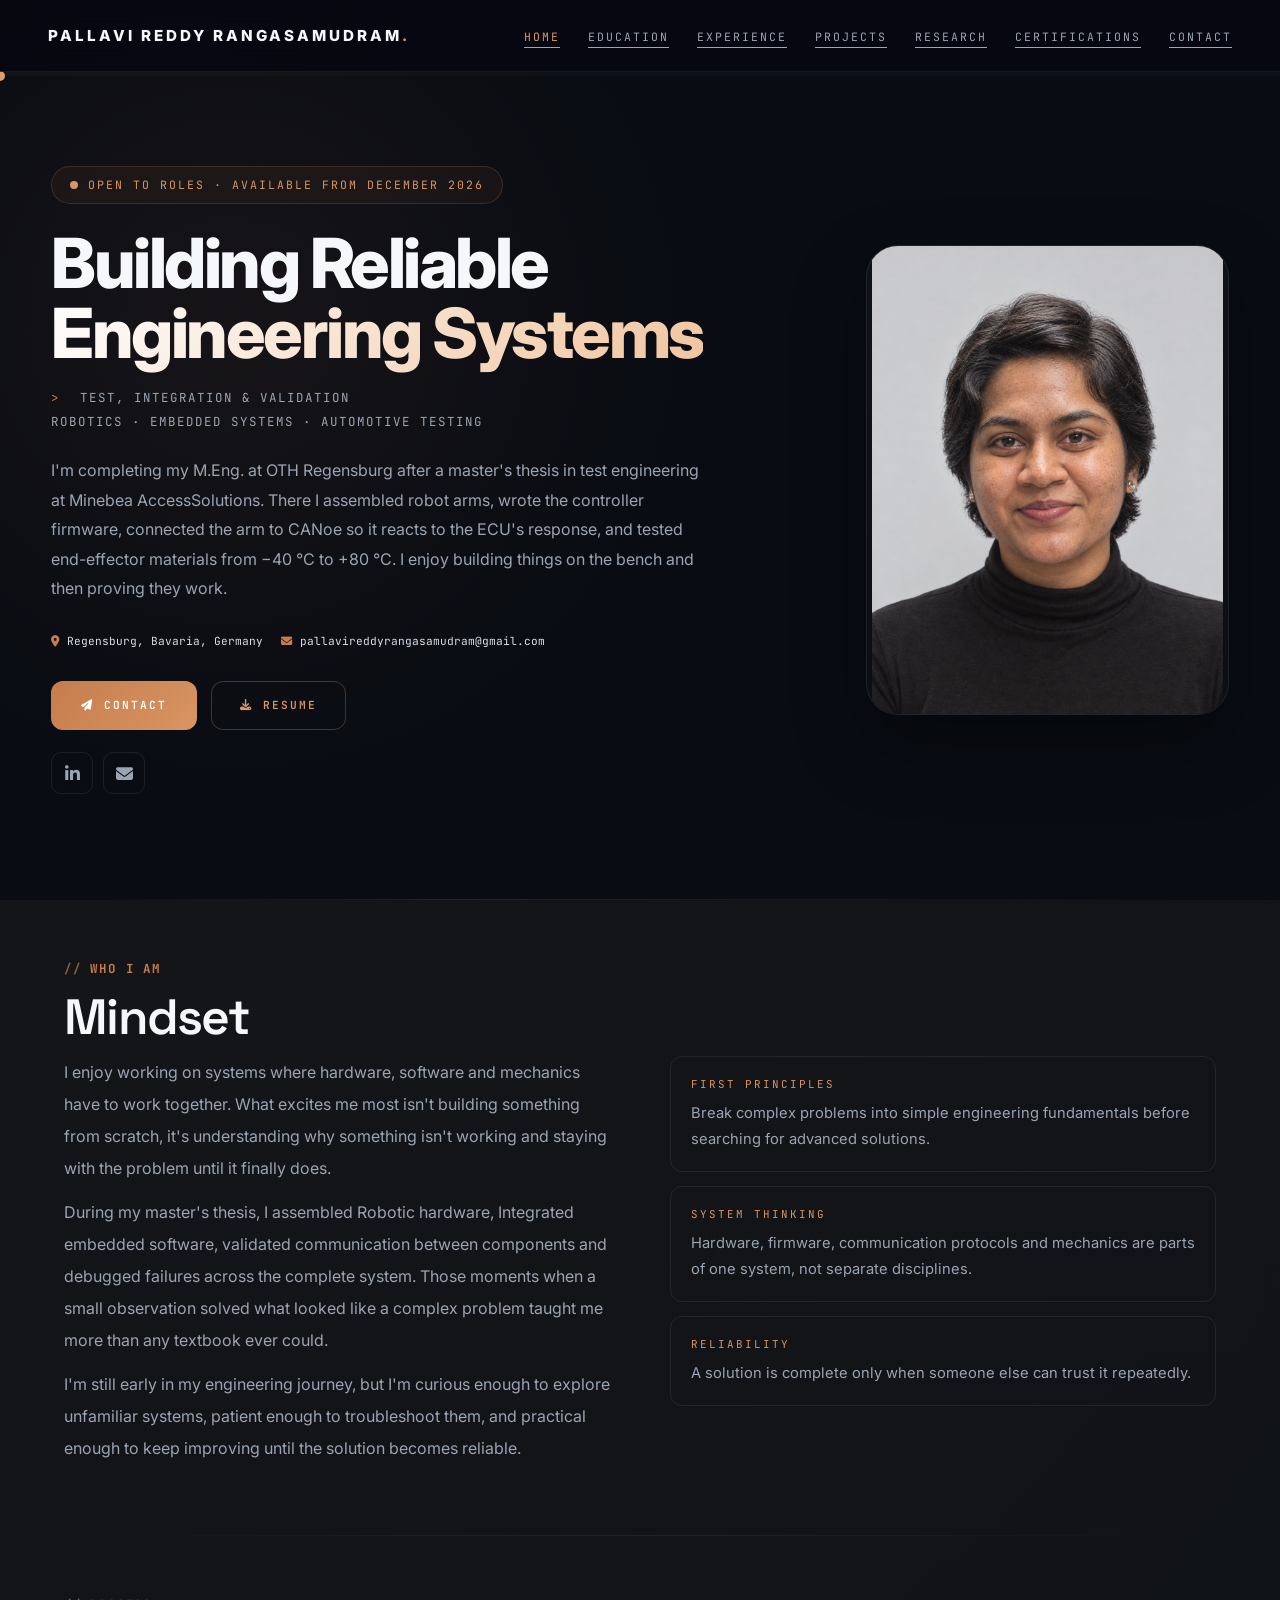
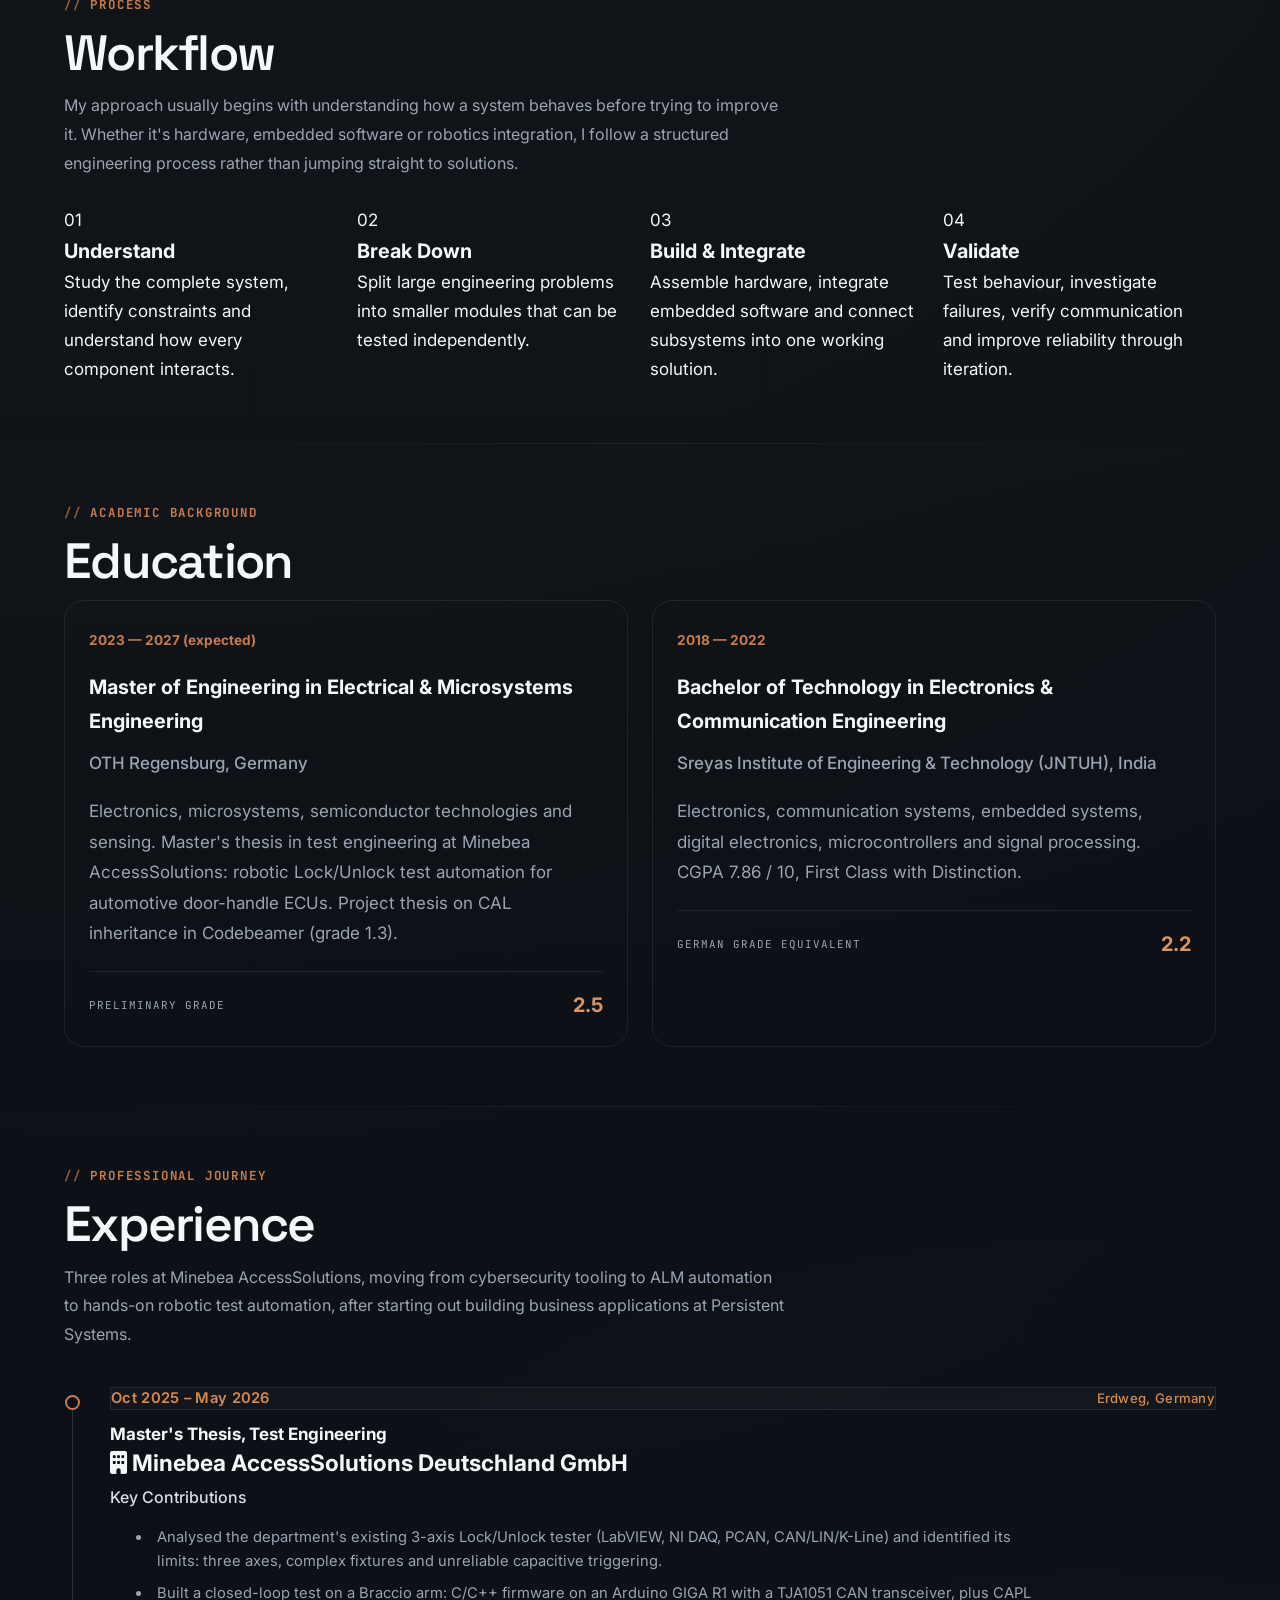
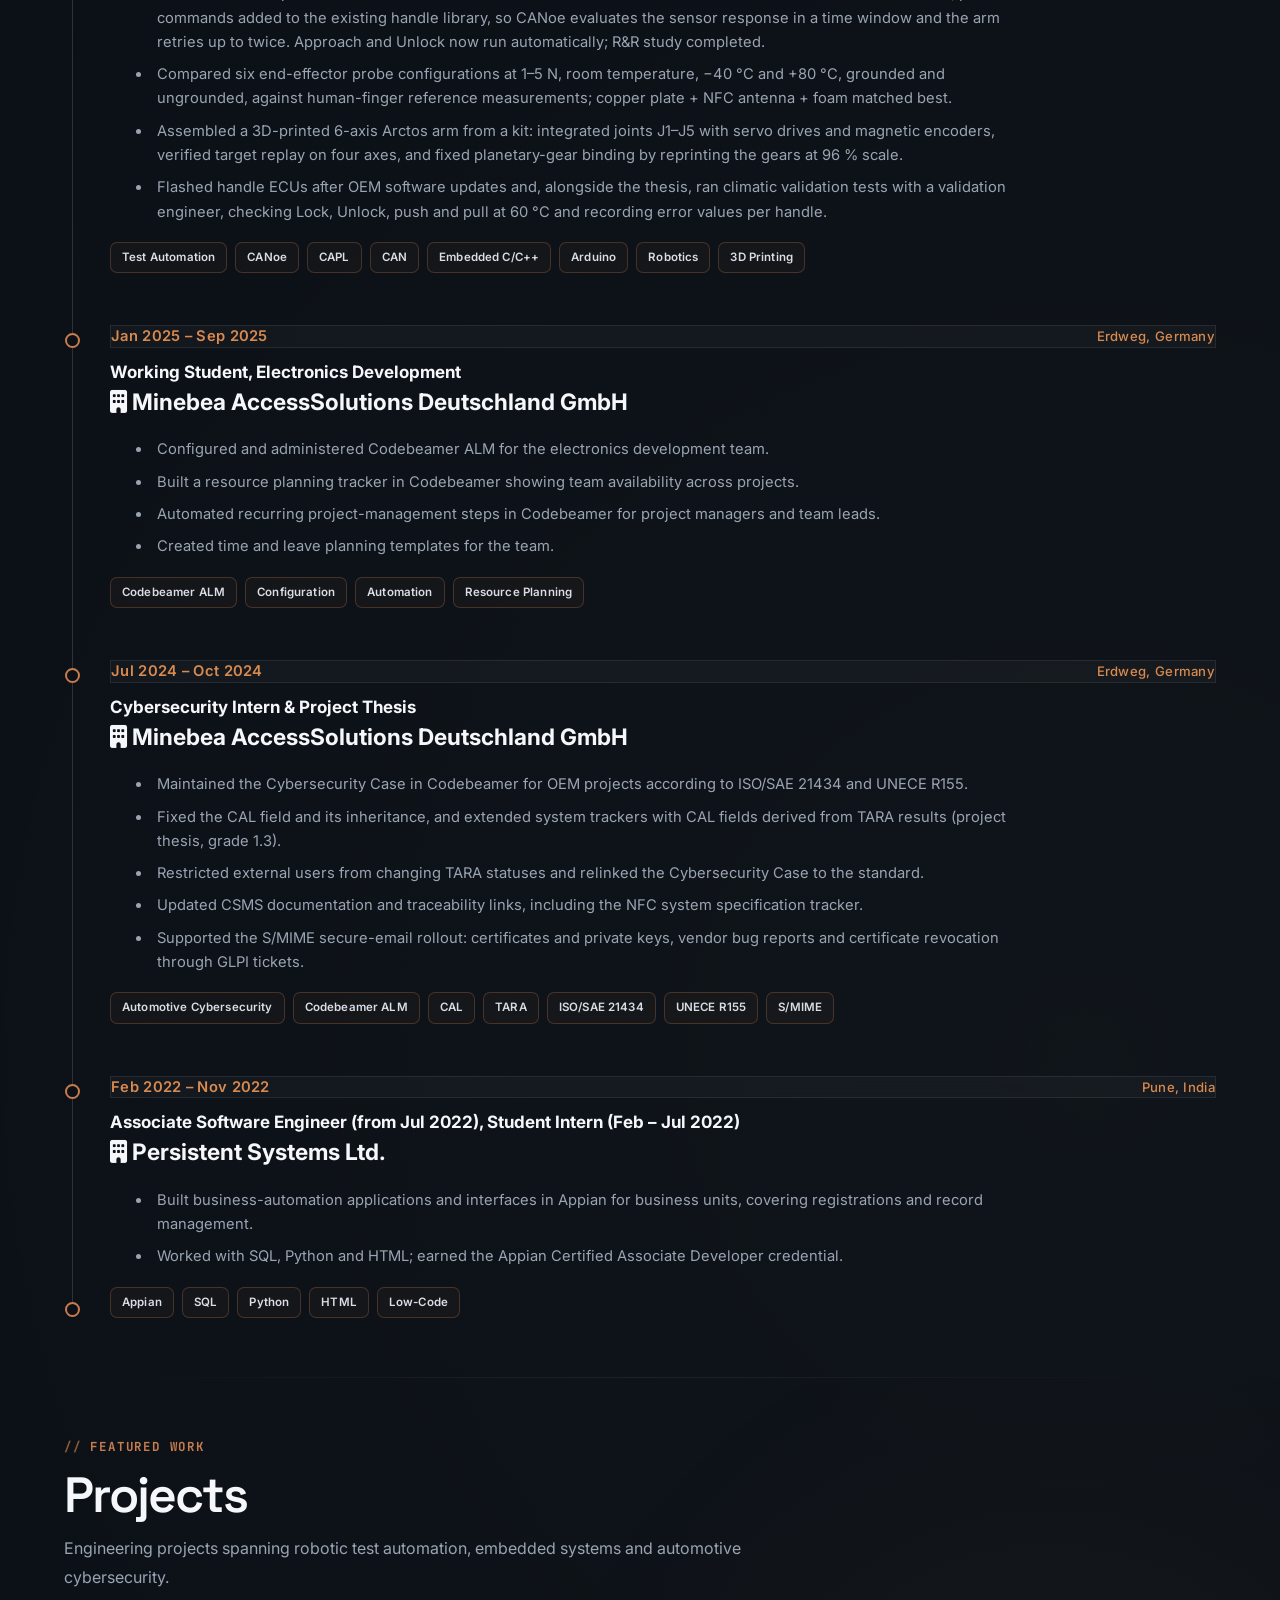
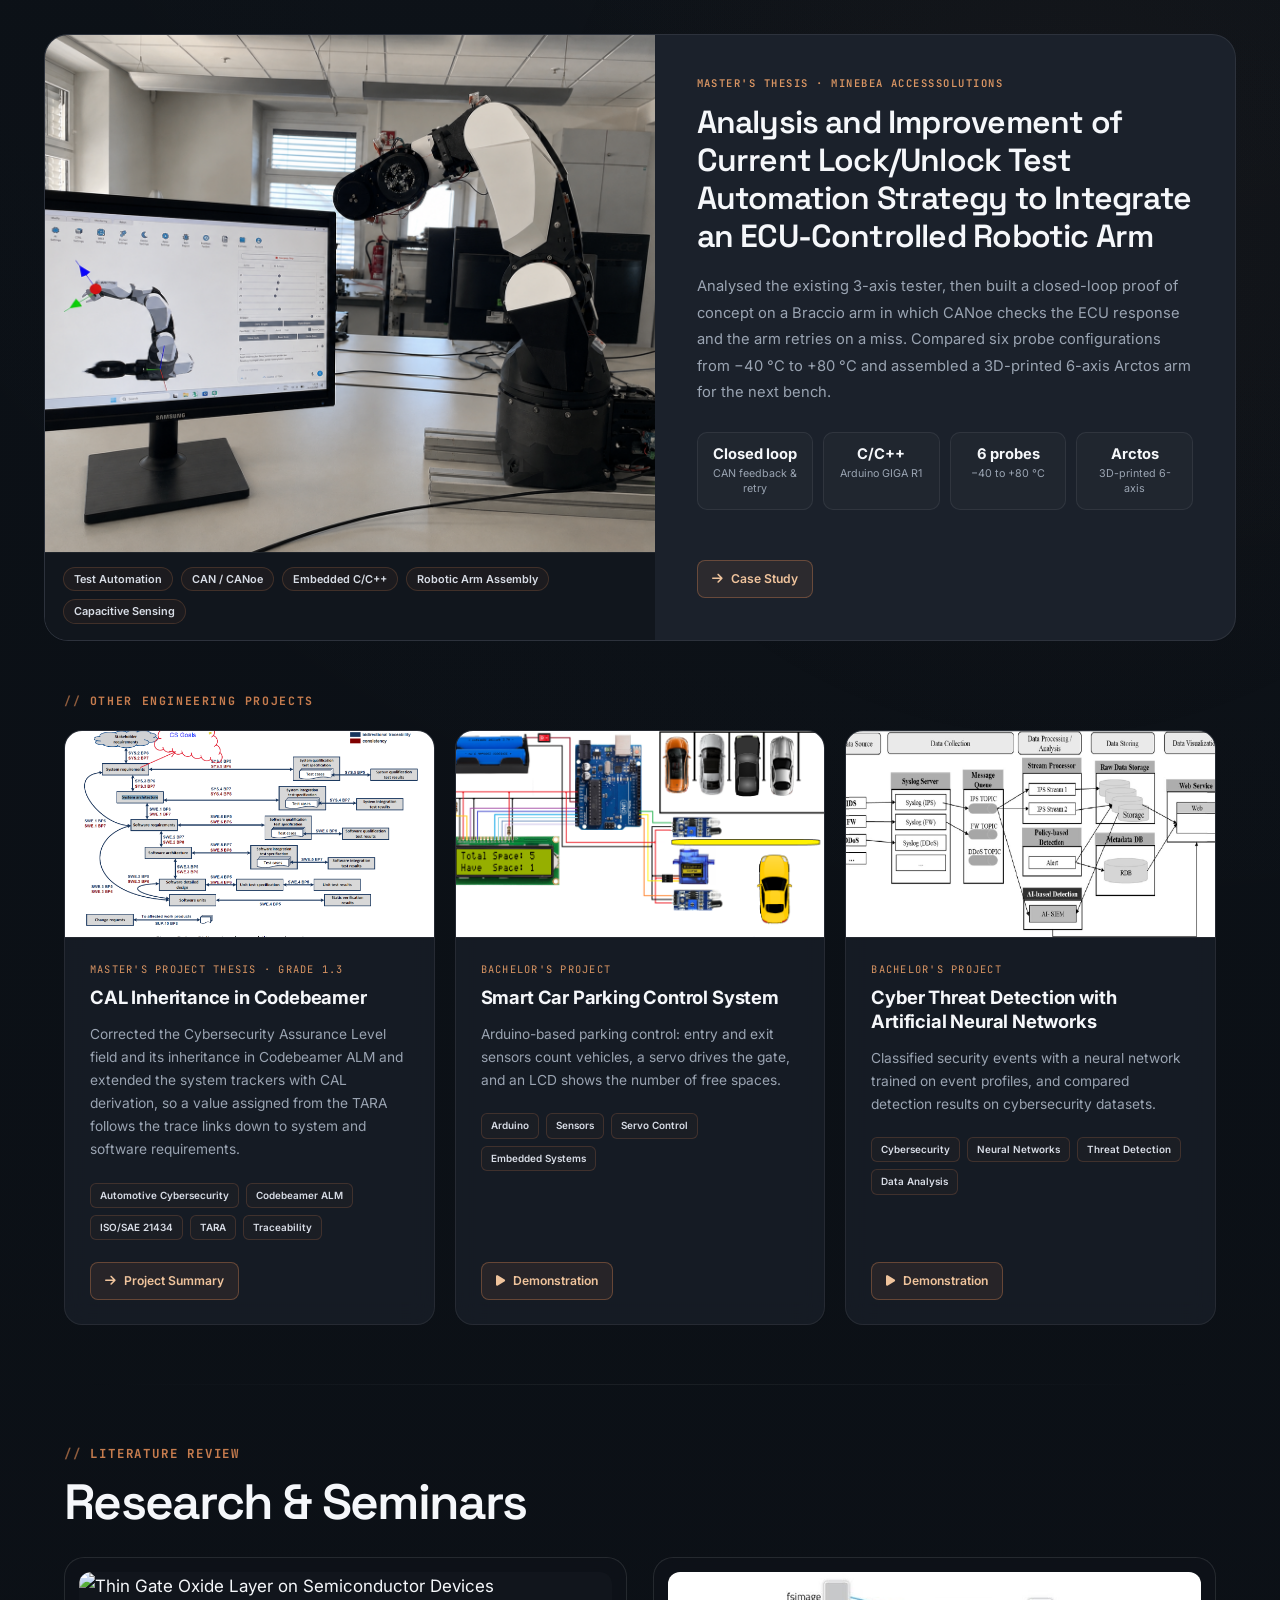
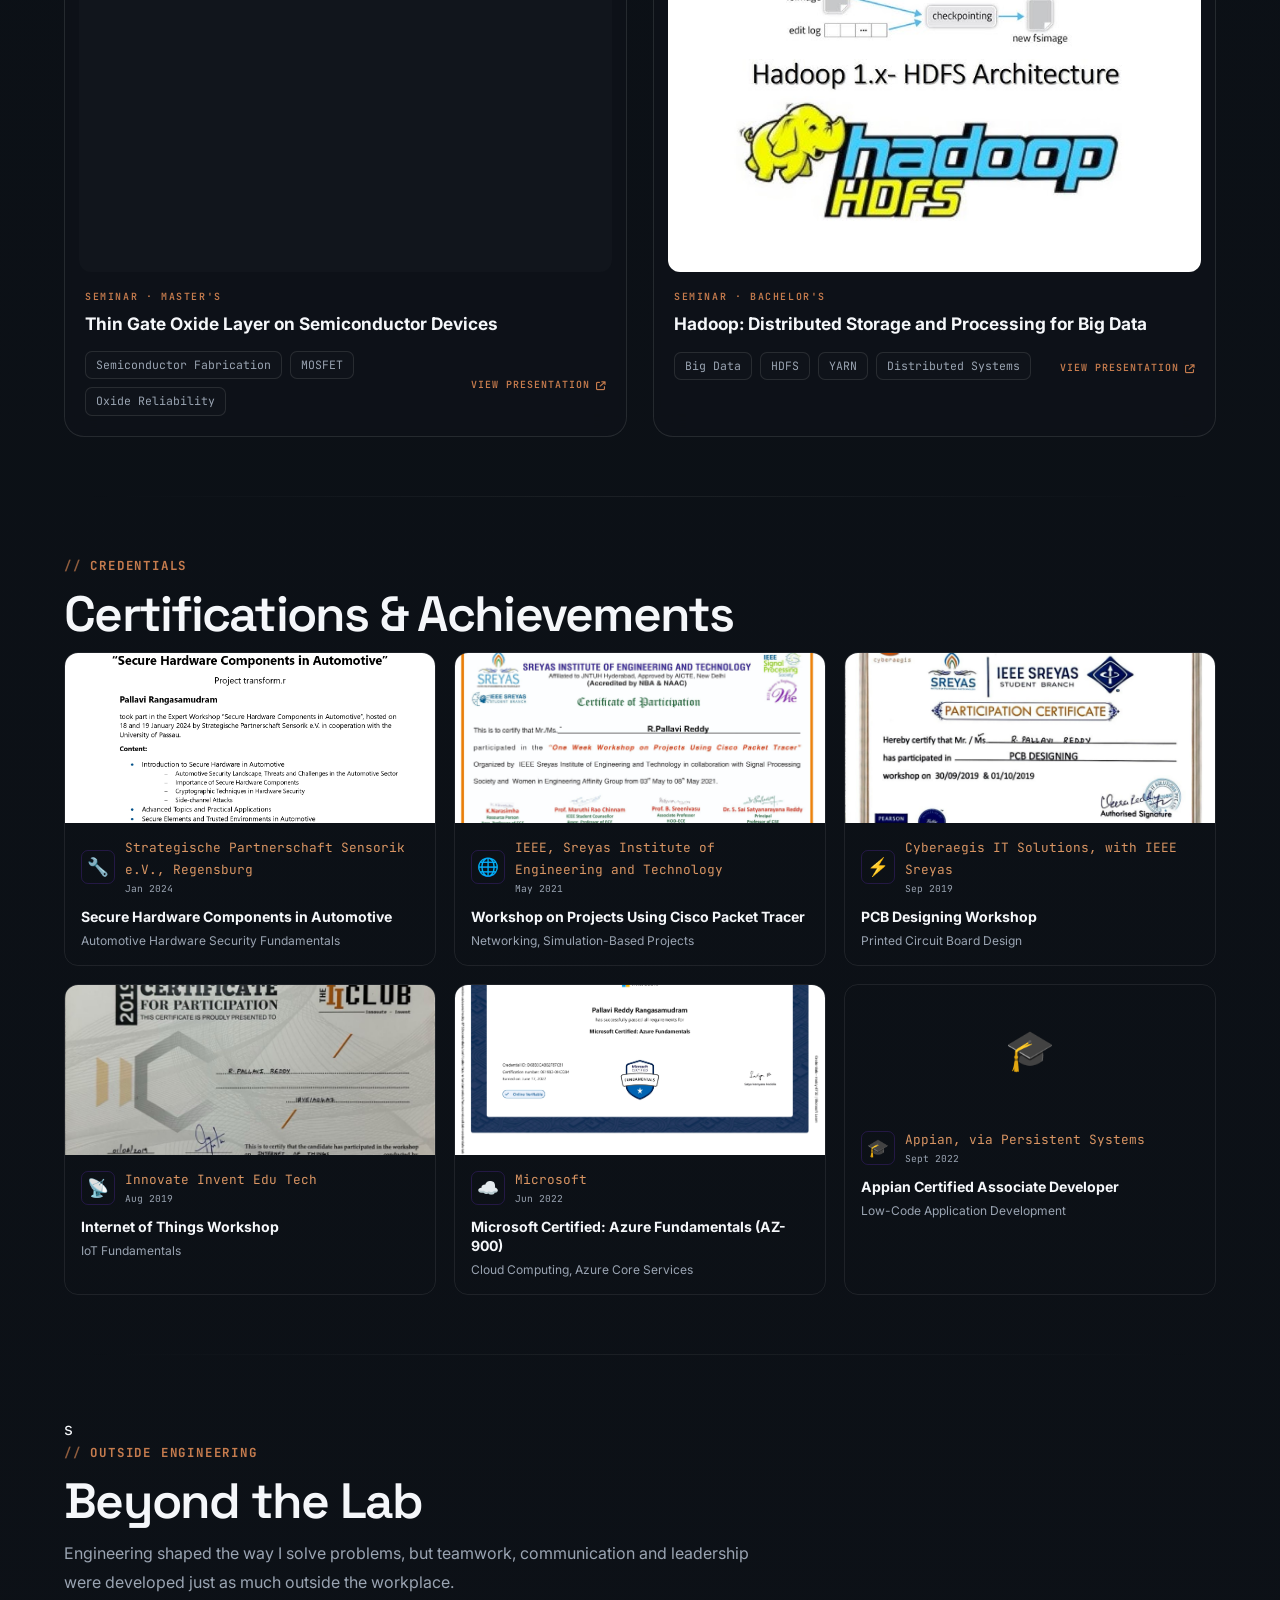
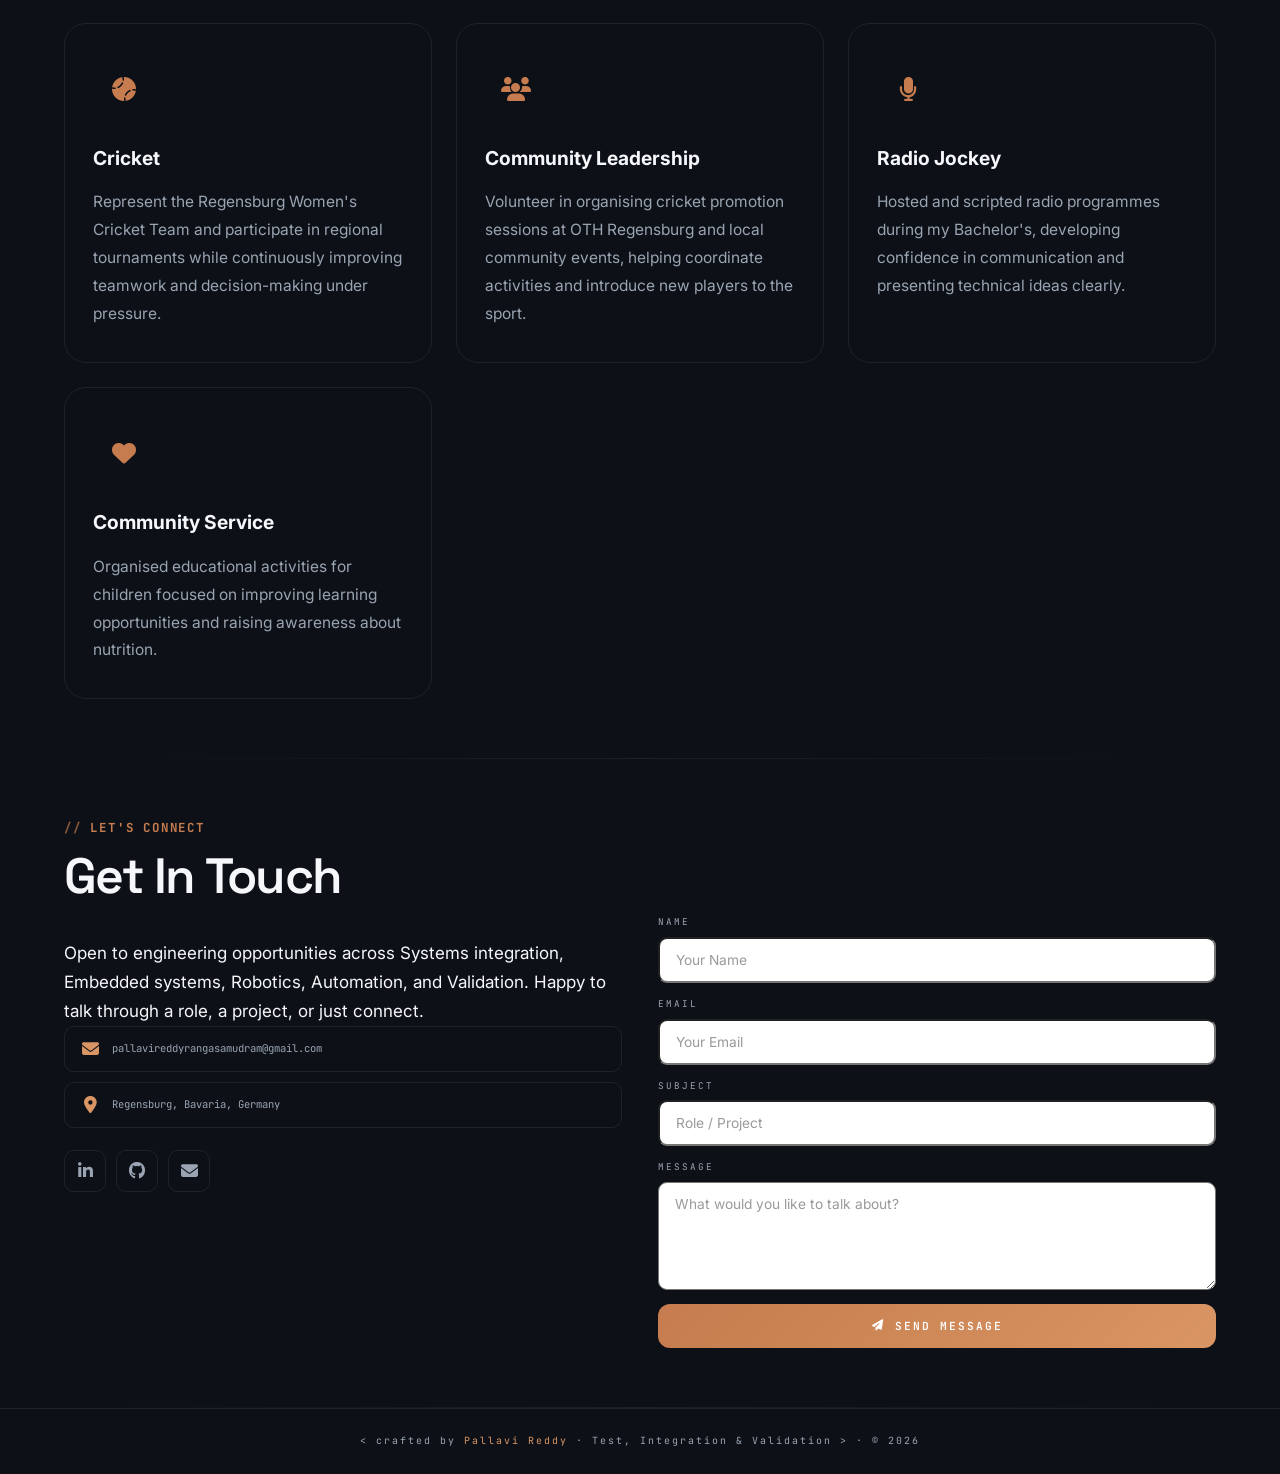
==== commit 8cb7784a: "updated an role" ====
--- a/index.html
+++ b/index.html
@@ -426,7 +426,7 @@
                 <div class="timeline-content">
                     <div class="timeline-heading">
                         <div>
-                            <h4>AssociateSoftware Engineer (from Jul 2022), Student Intern (Feb – Jul 2022)</h4>
+                            <h4>Associate Software Engineer (from Jul 2022), Student Intern (Feb – Jul 2022)</h4>
                             <div class="timeline-company">
                                 <i class="fa-solid fa-building"></i>
                                 Persistent Systems Ltd.
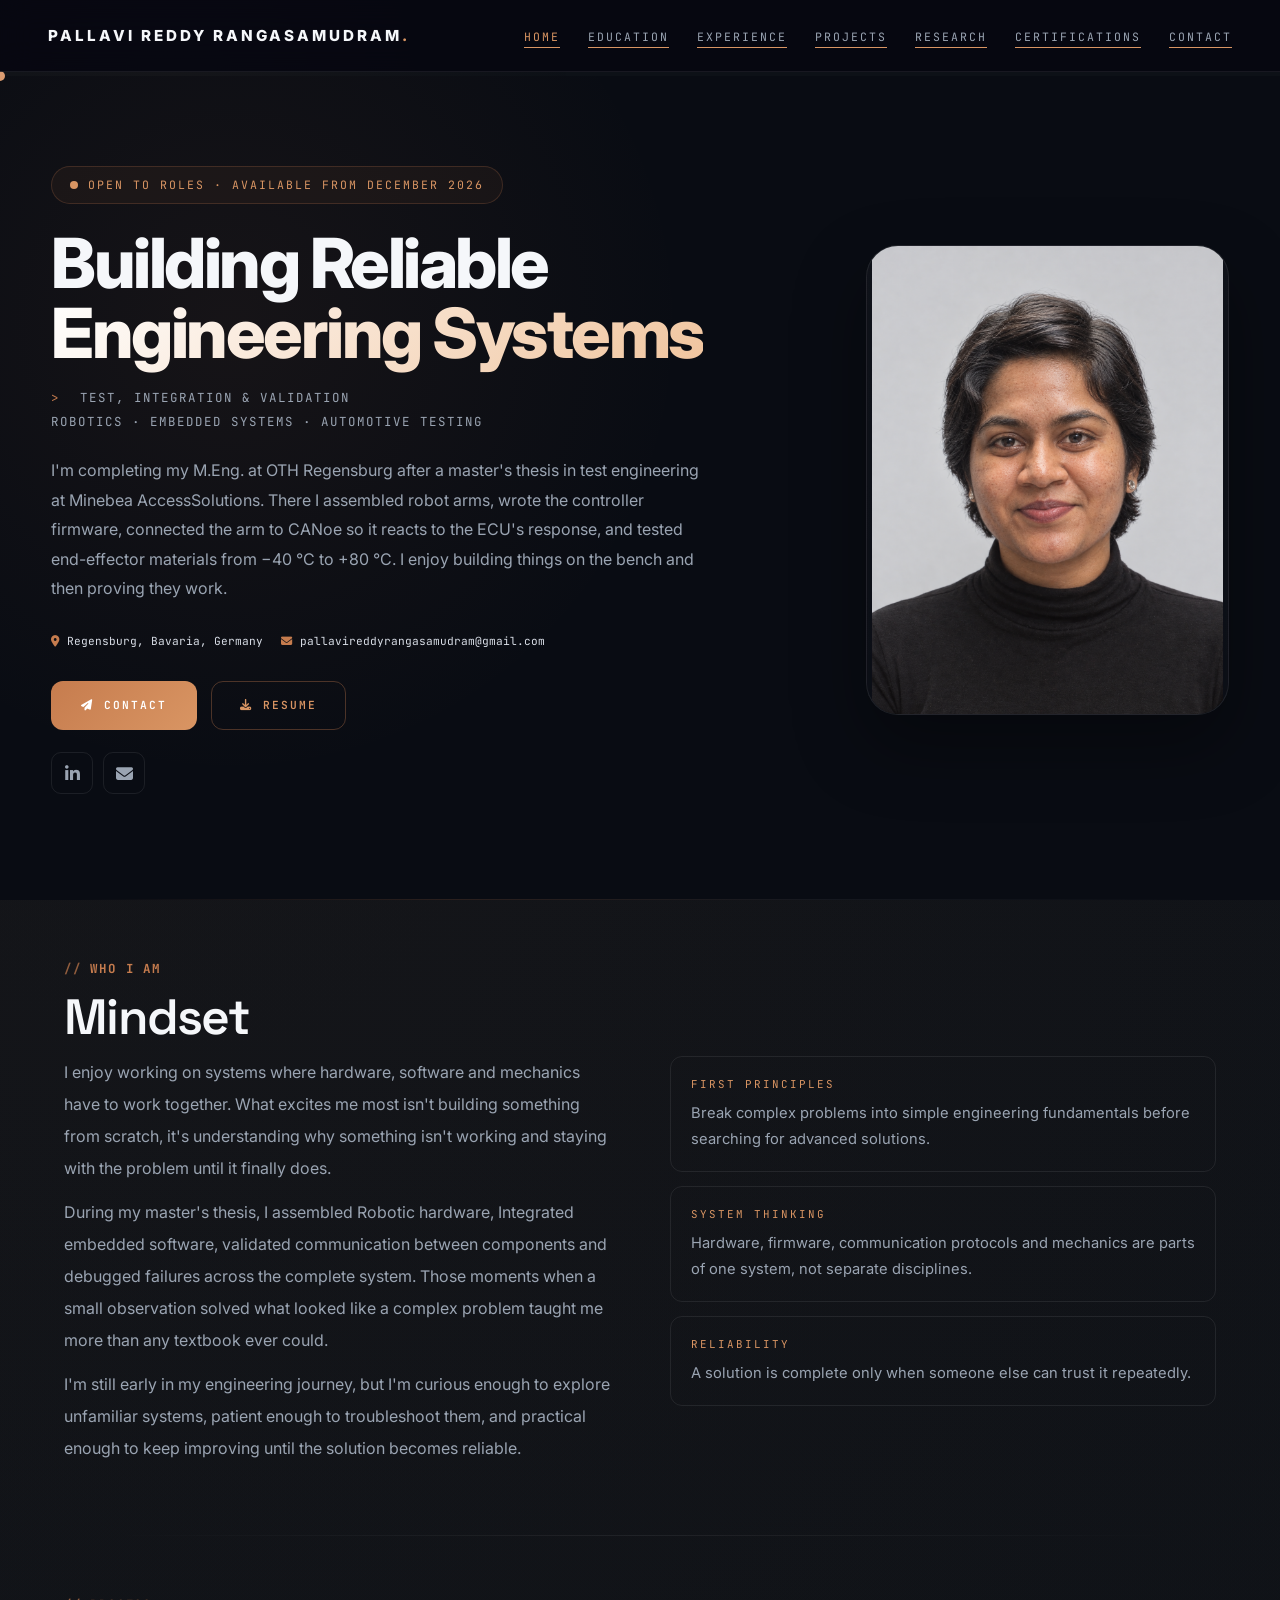
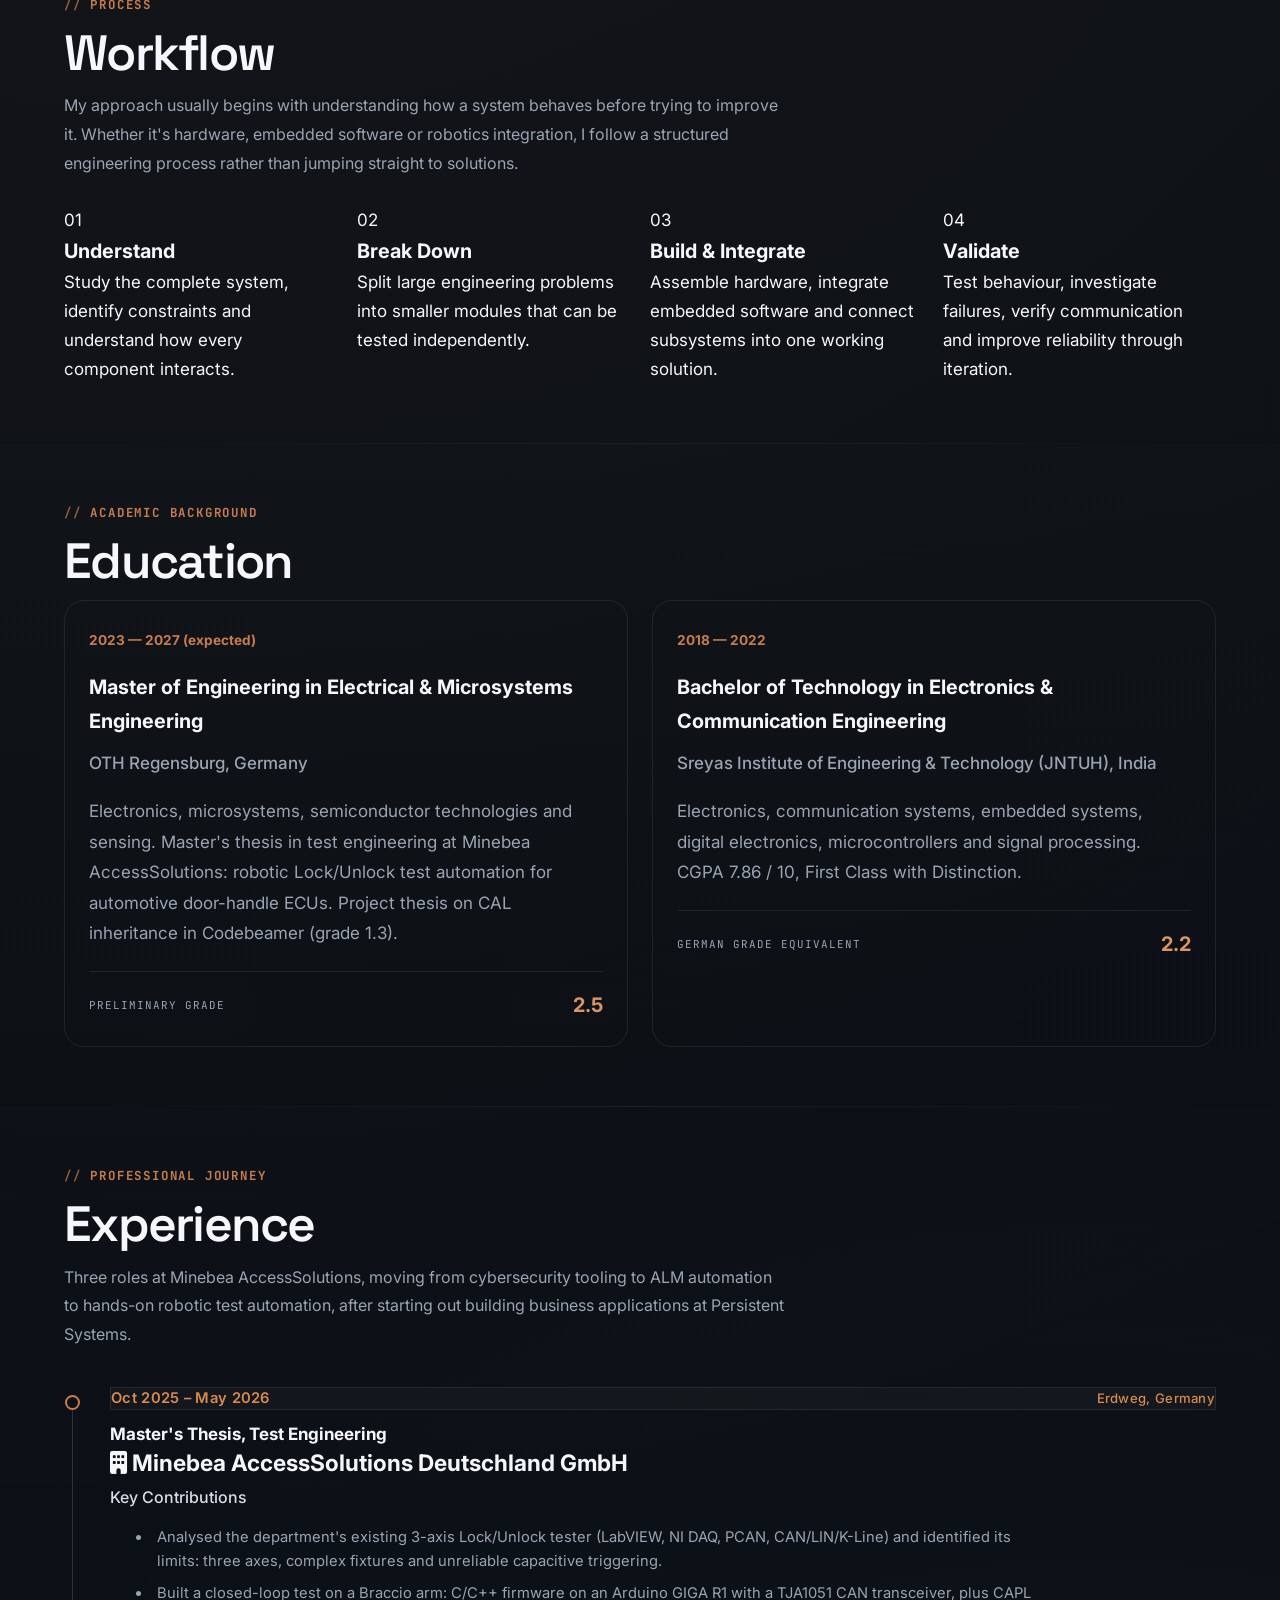
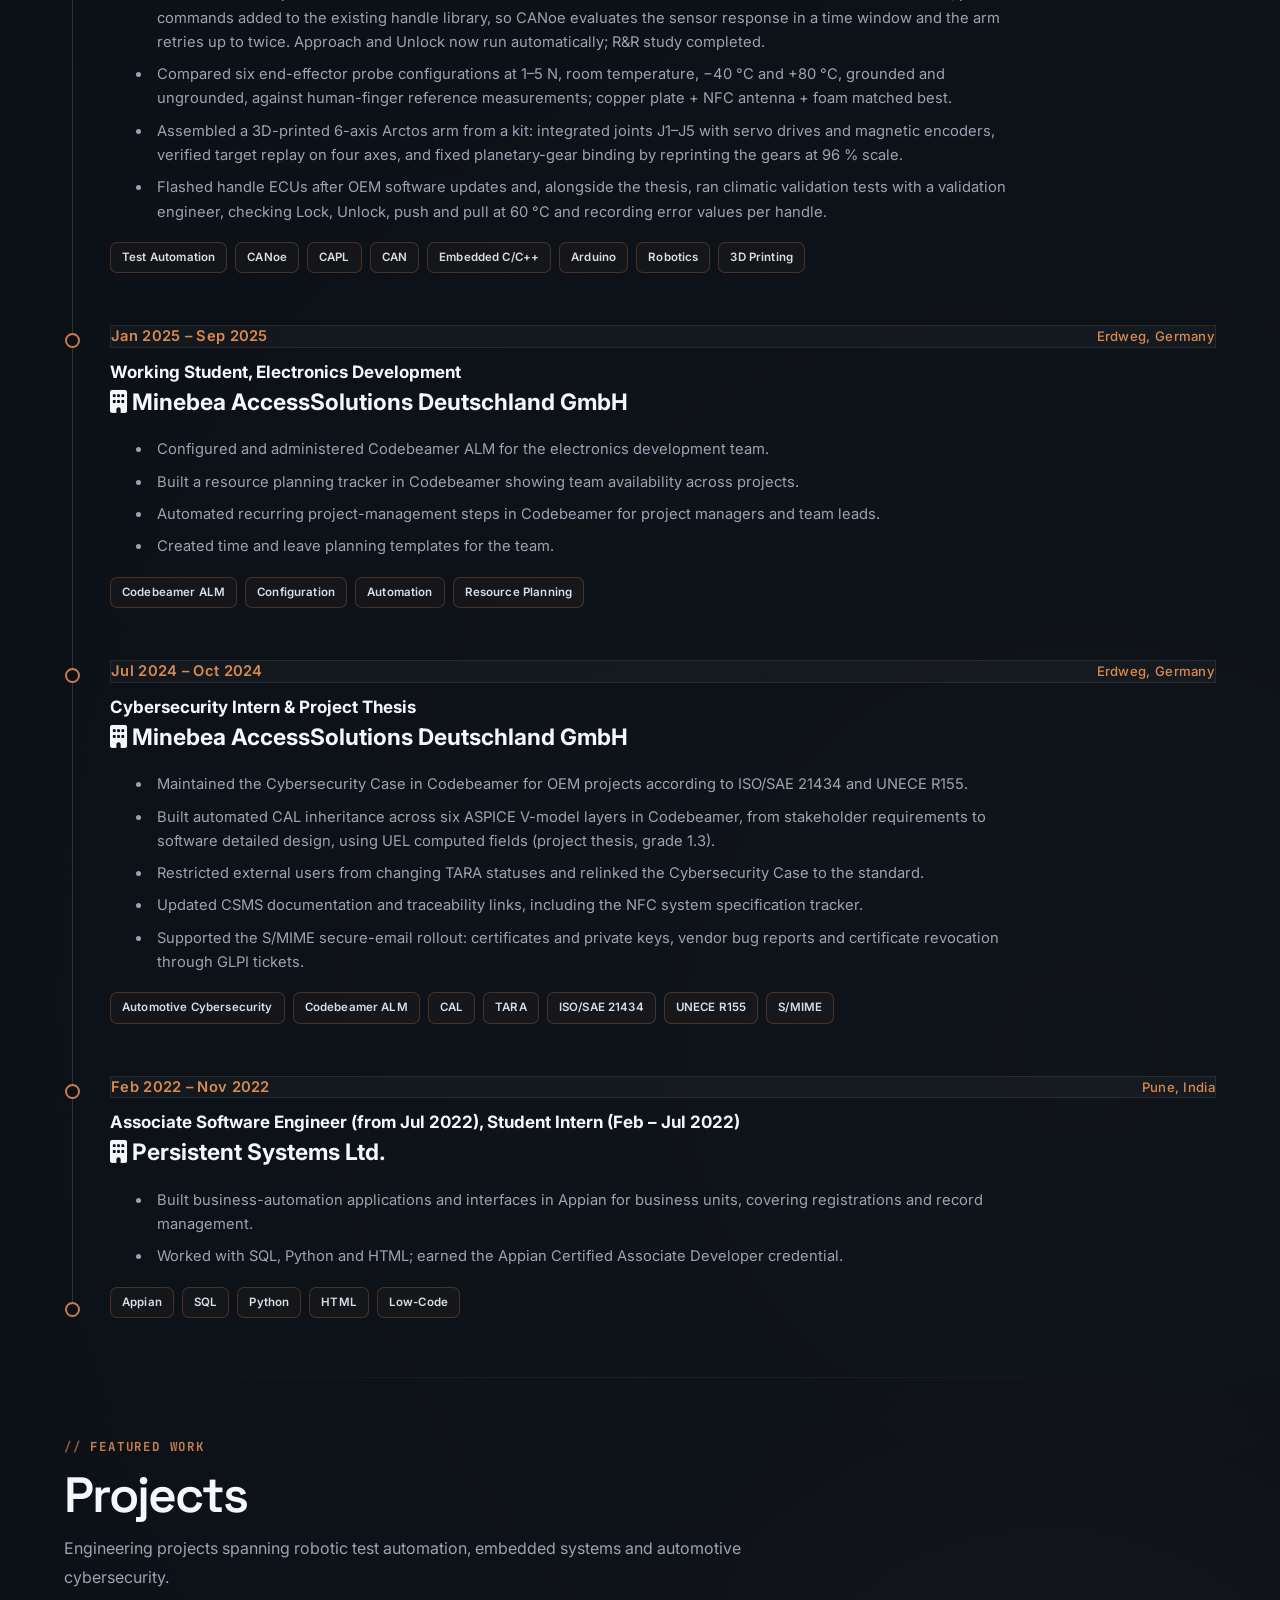
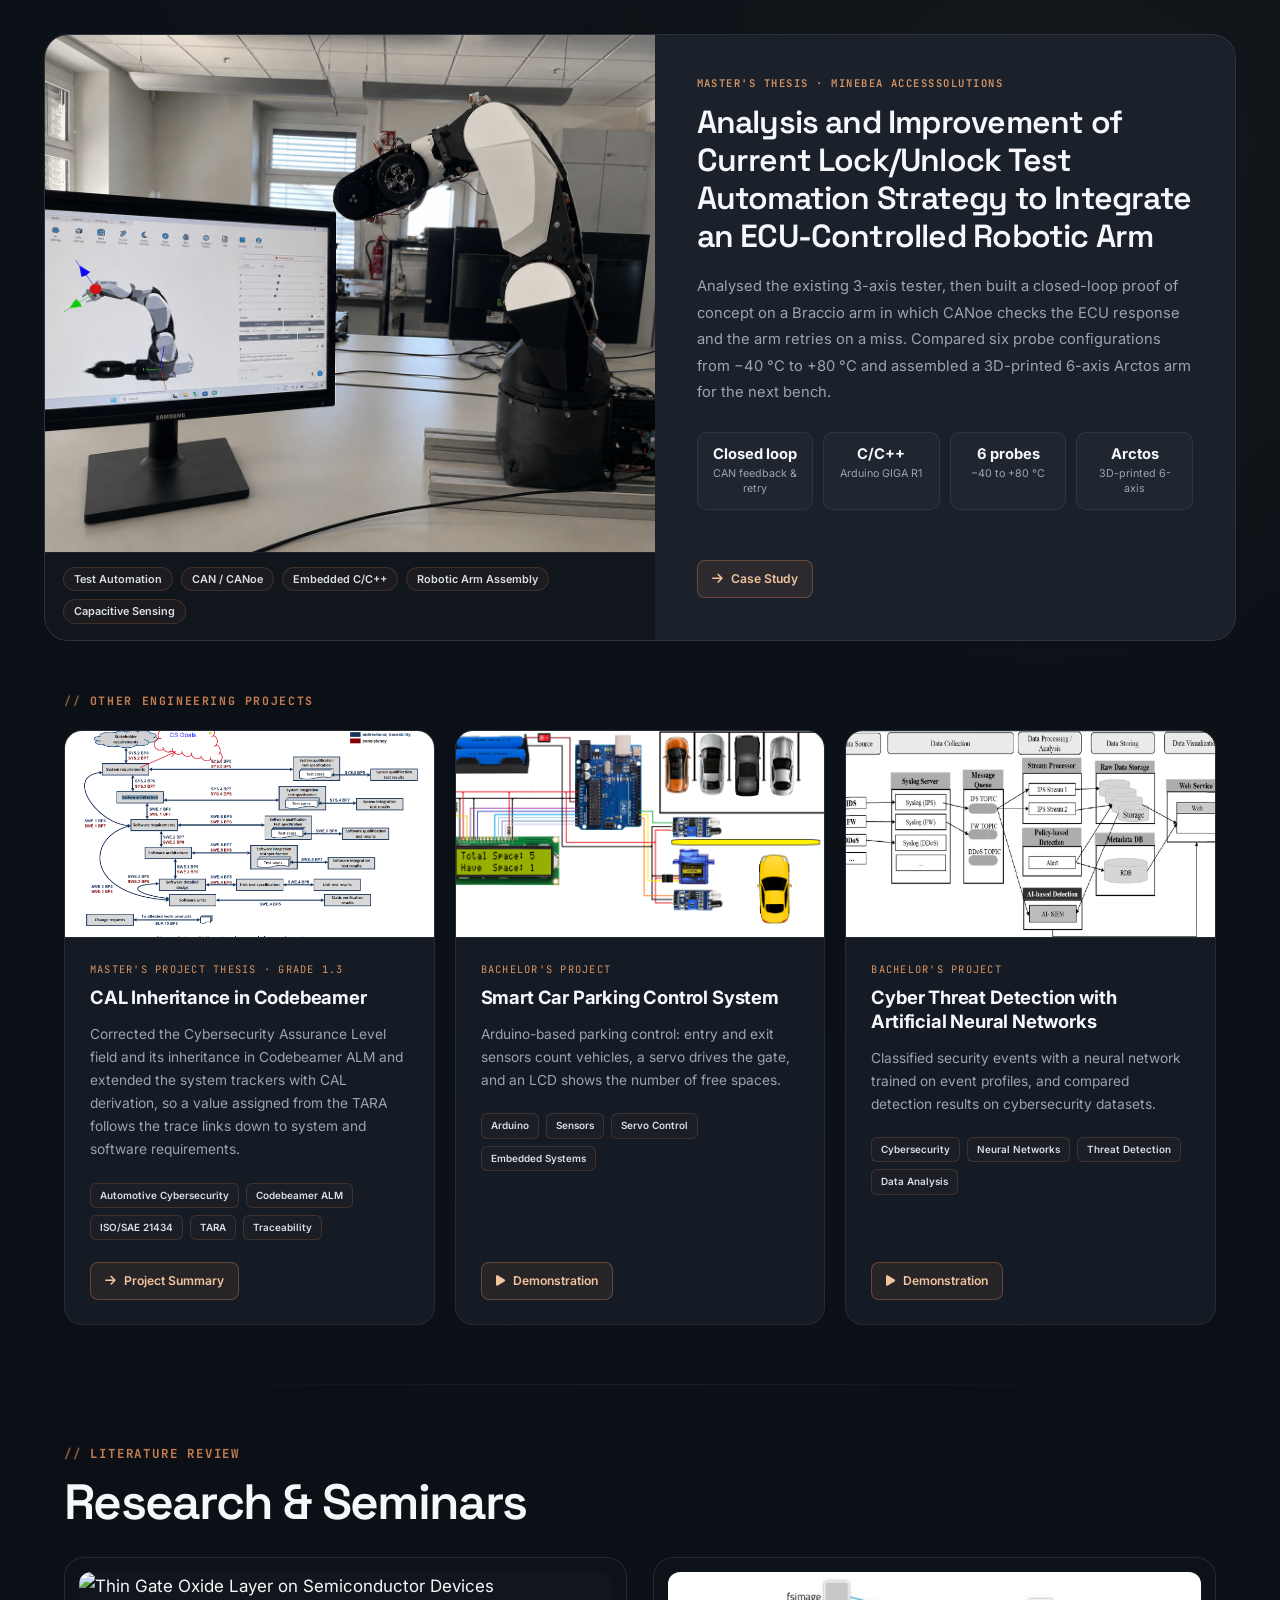
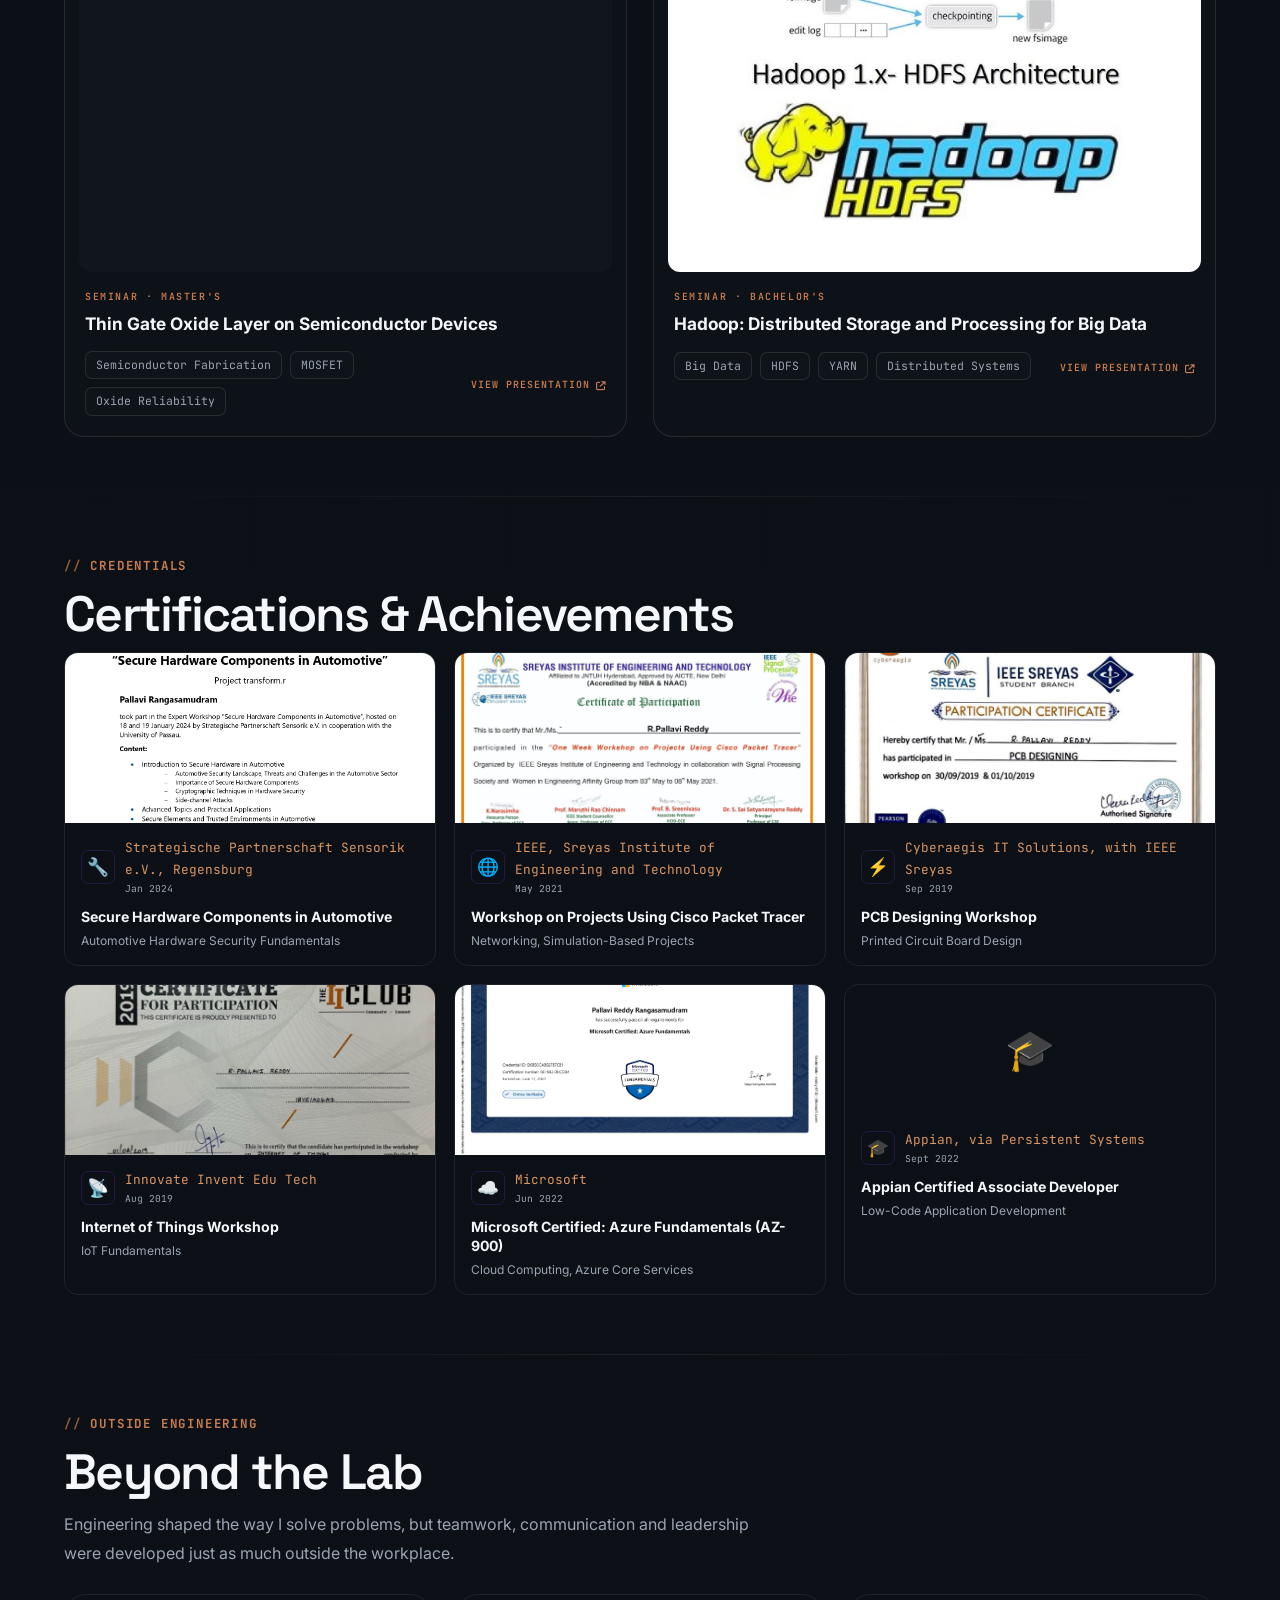
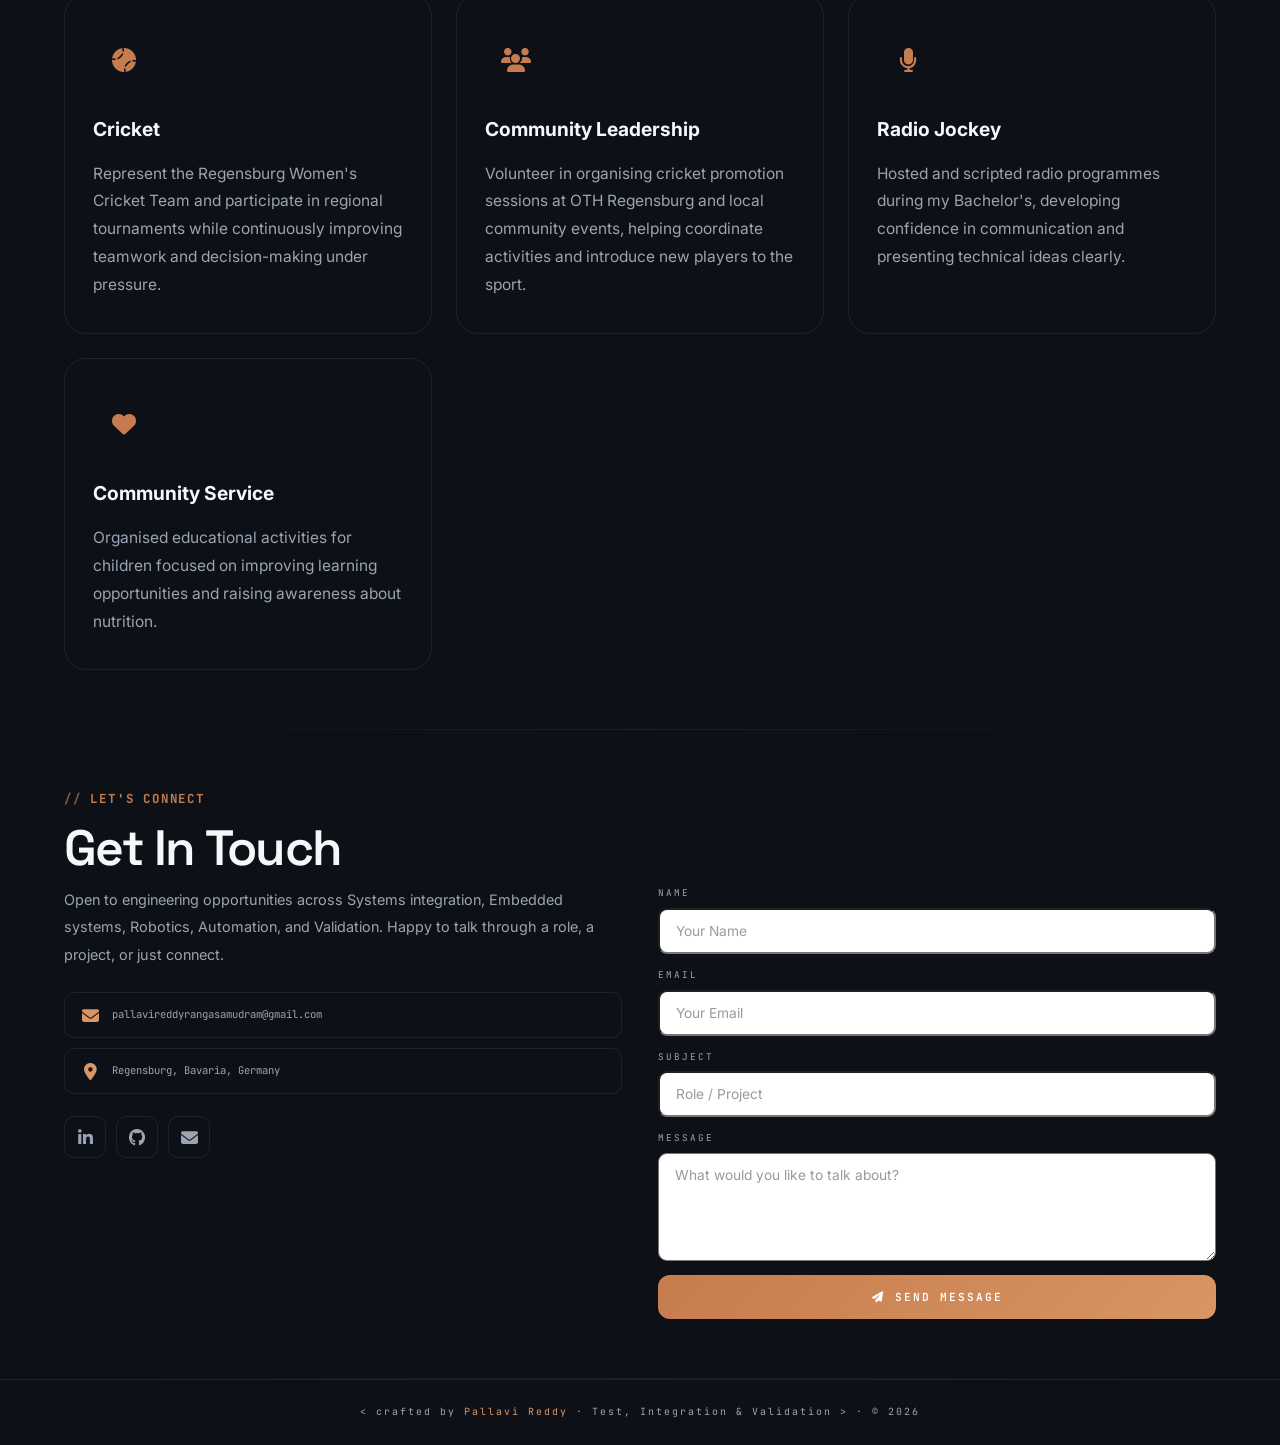
==== commit 07fcc59e: "Updated spelling mistakes" ====
--- a/index.html
+++ b/index.html
@@ -387,8 +387,9 @@
                             according to ISO/SAE 21434 and UNECE R155.
                         </li>
                         <li>
-                            Fixed the CAL field and its inheritance, and extended system
-                            trackers with CAL fields derived from TARA results
+                            Built automated CAL inheritance across six ASPICE V-model
+                            layers in Codebeamer, from stakeholder requirements to
+                            software detailed design, using UEL computed fields
                             (project thesis, grade 1.3).
                         </li>
                         <li>
@@ -701,7 +702,7 @@
 
 <!-- BEYOND ENGINEERING -->
 <section id="beyond">
-    <div class="container">s
+    <div class="container">
         <span class="s-tag">OUTSIDE ENGINEERING</span>
         <h2 class="s-title">Beyond the Lab</h2>
         <p class="section-intro">
@@ -747,7 +748,7 @@
         <div class="s-line"></div>
         <div class="contact-grid">
             <div class="reveal">
-                <p class="c-p"><p>
+                <p class="c-p">
                     Open to engineering opportunities across Systems integration,
                     Embedded systems, Robotics, Automation, and Validation.
                     Happy to talk through a role, a project, or just connect.</p>
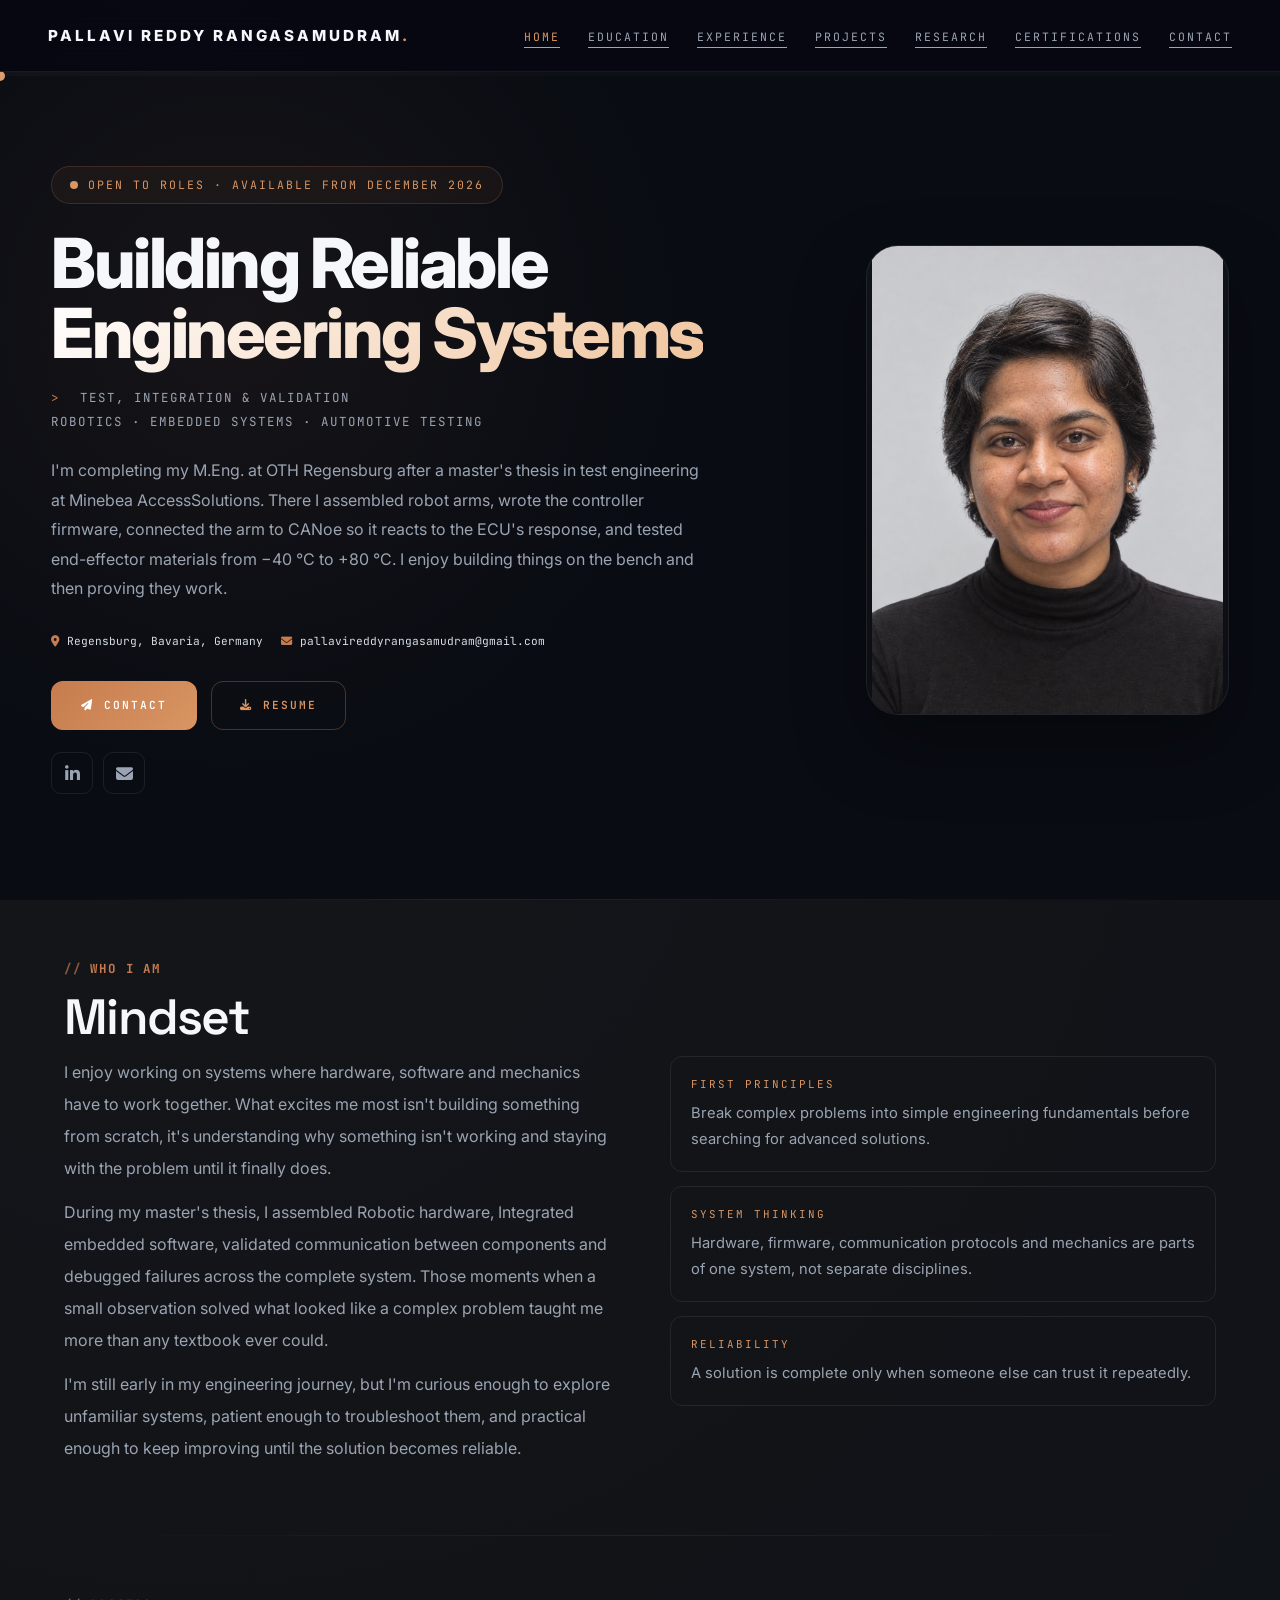
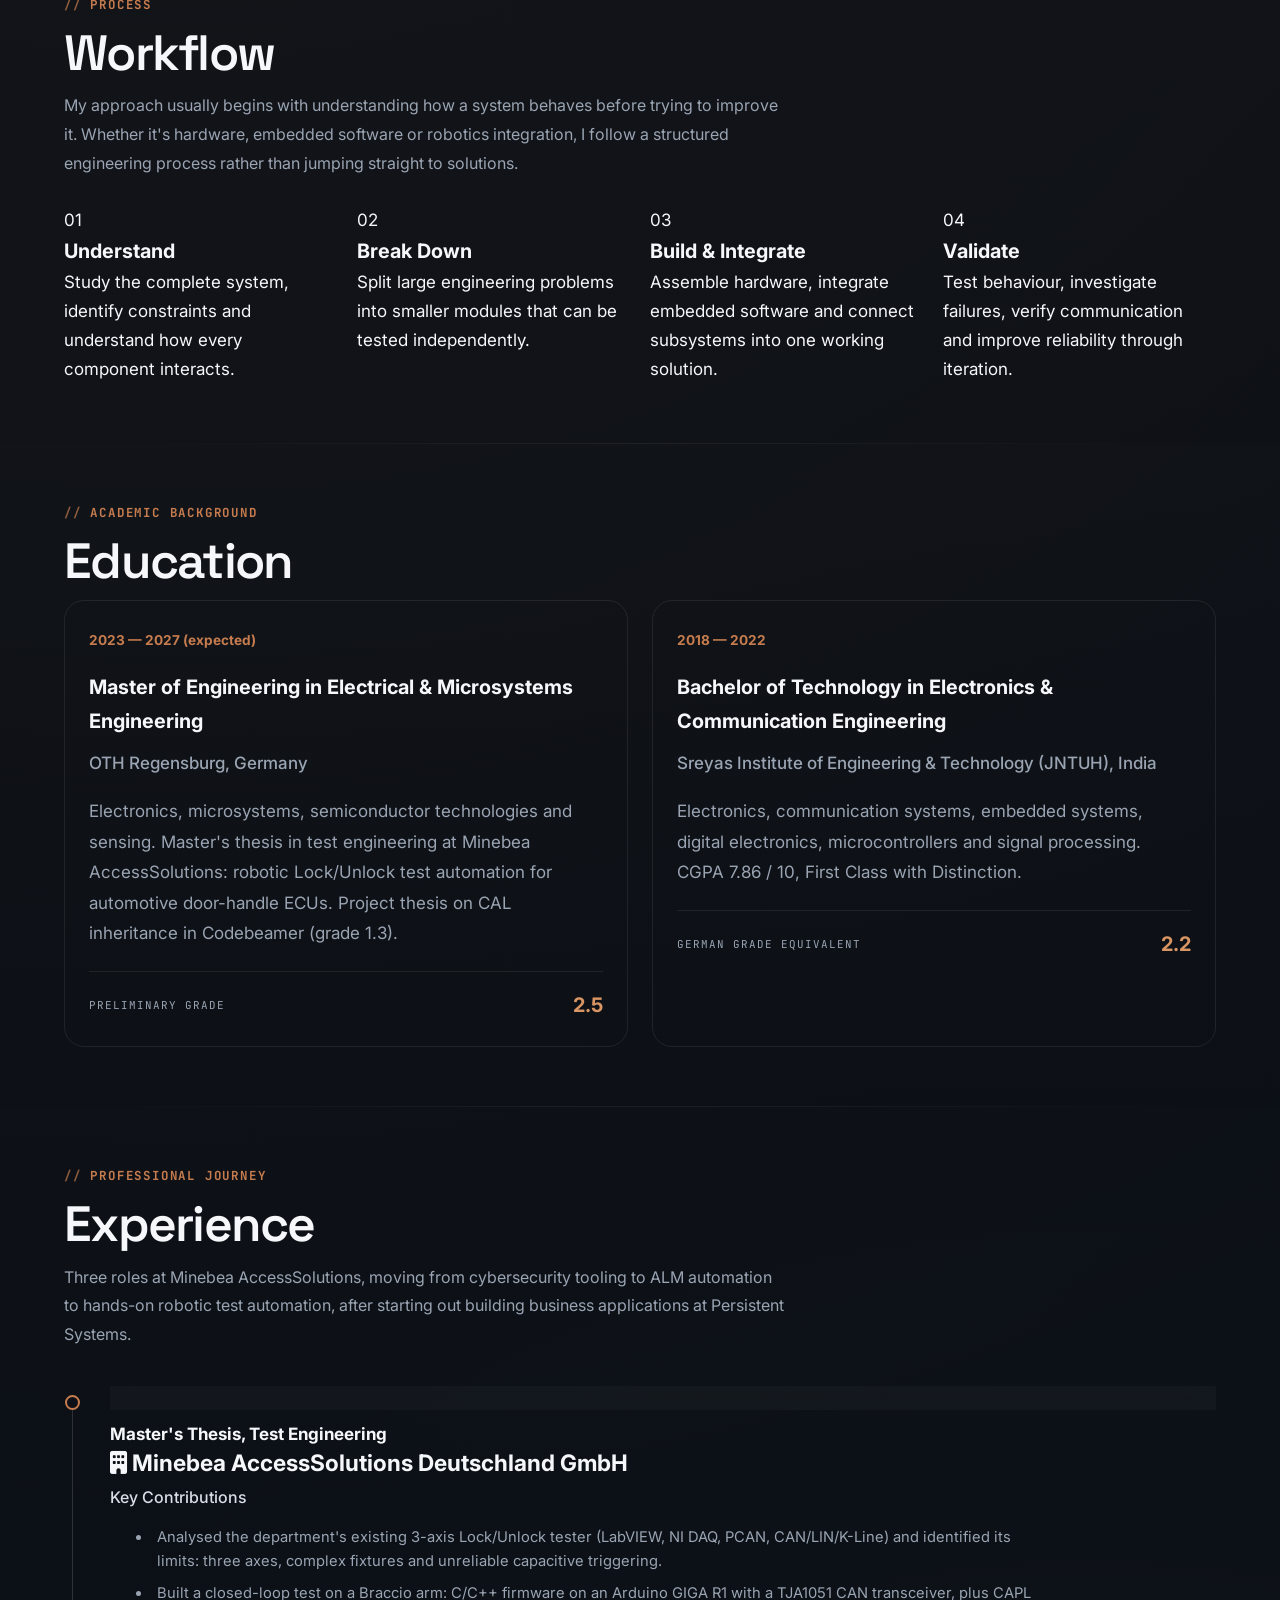
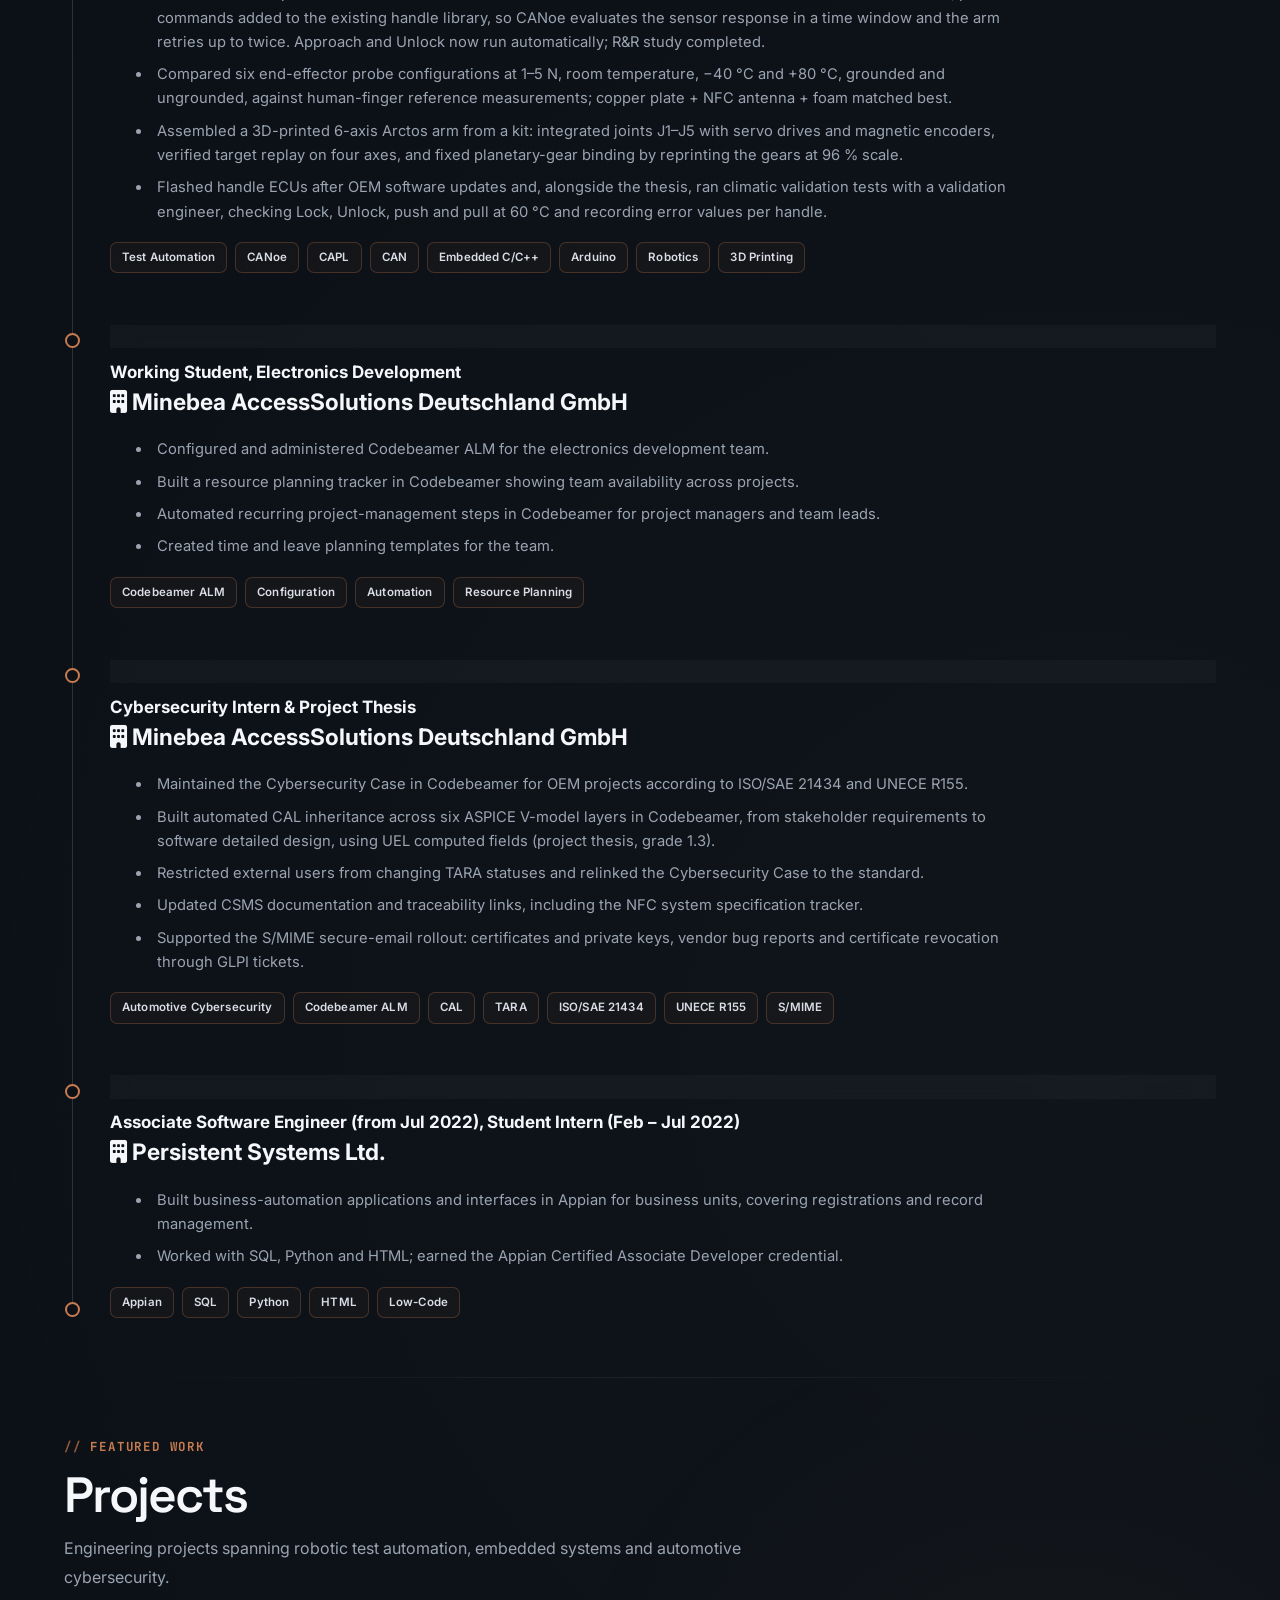
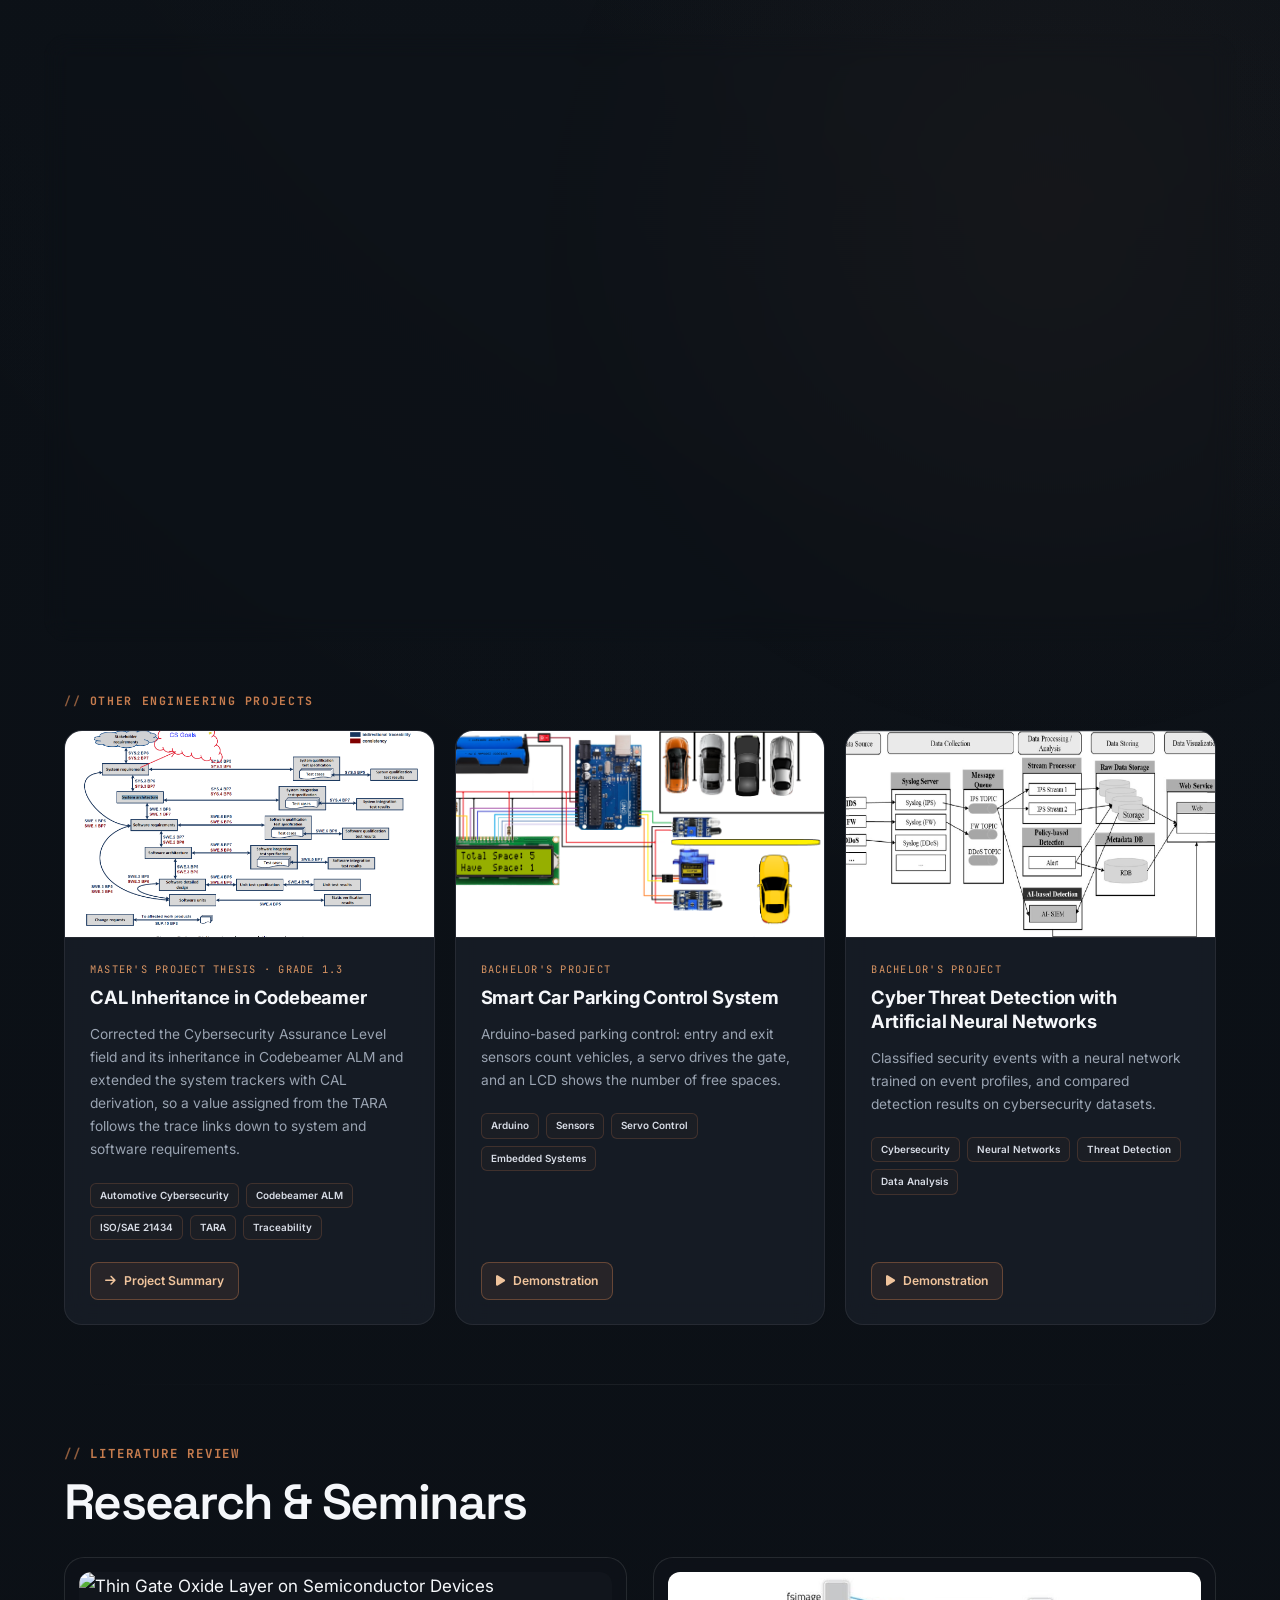
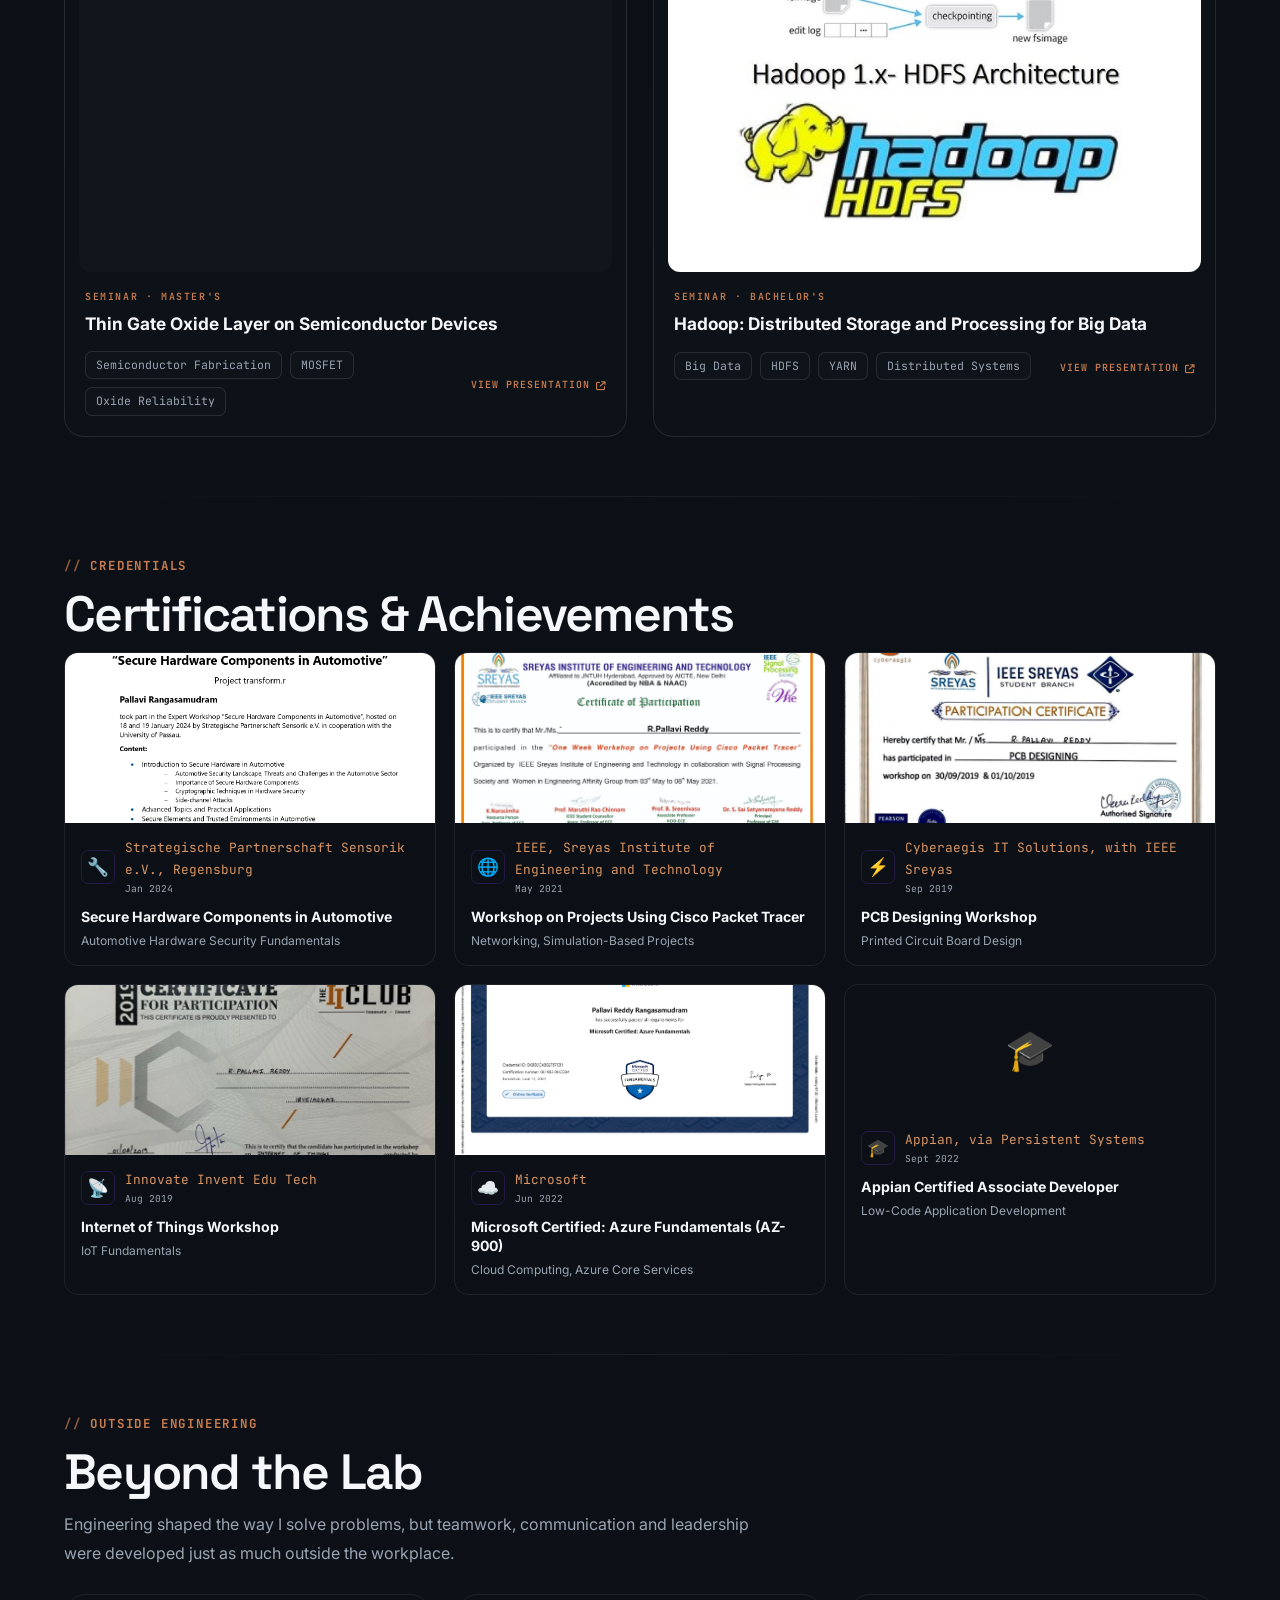
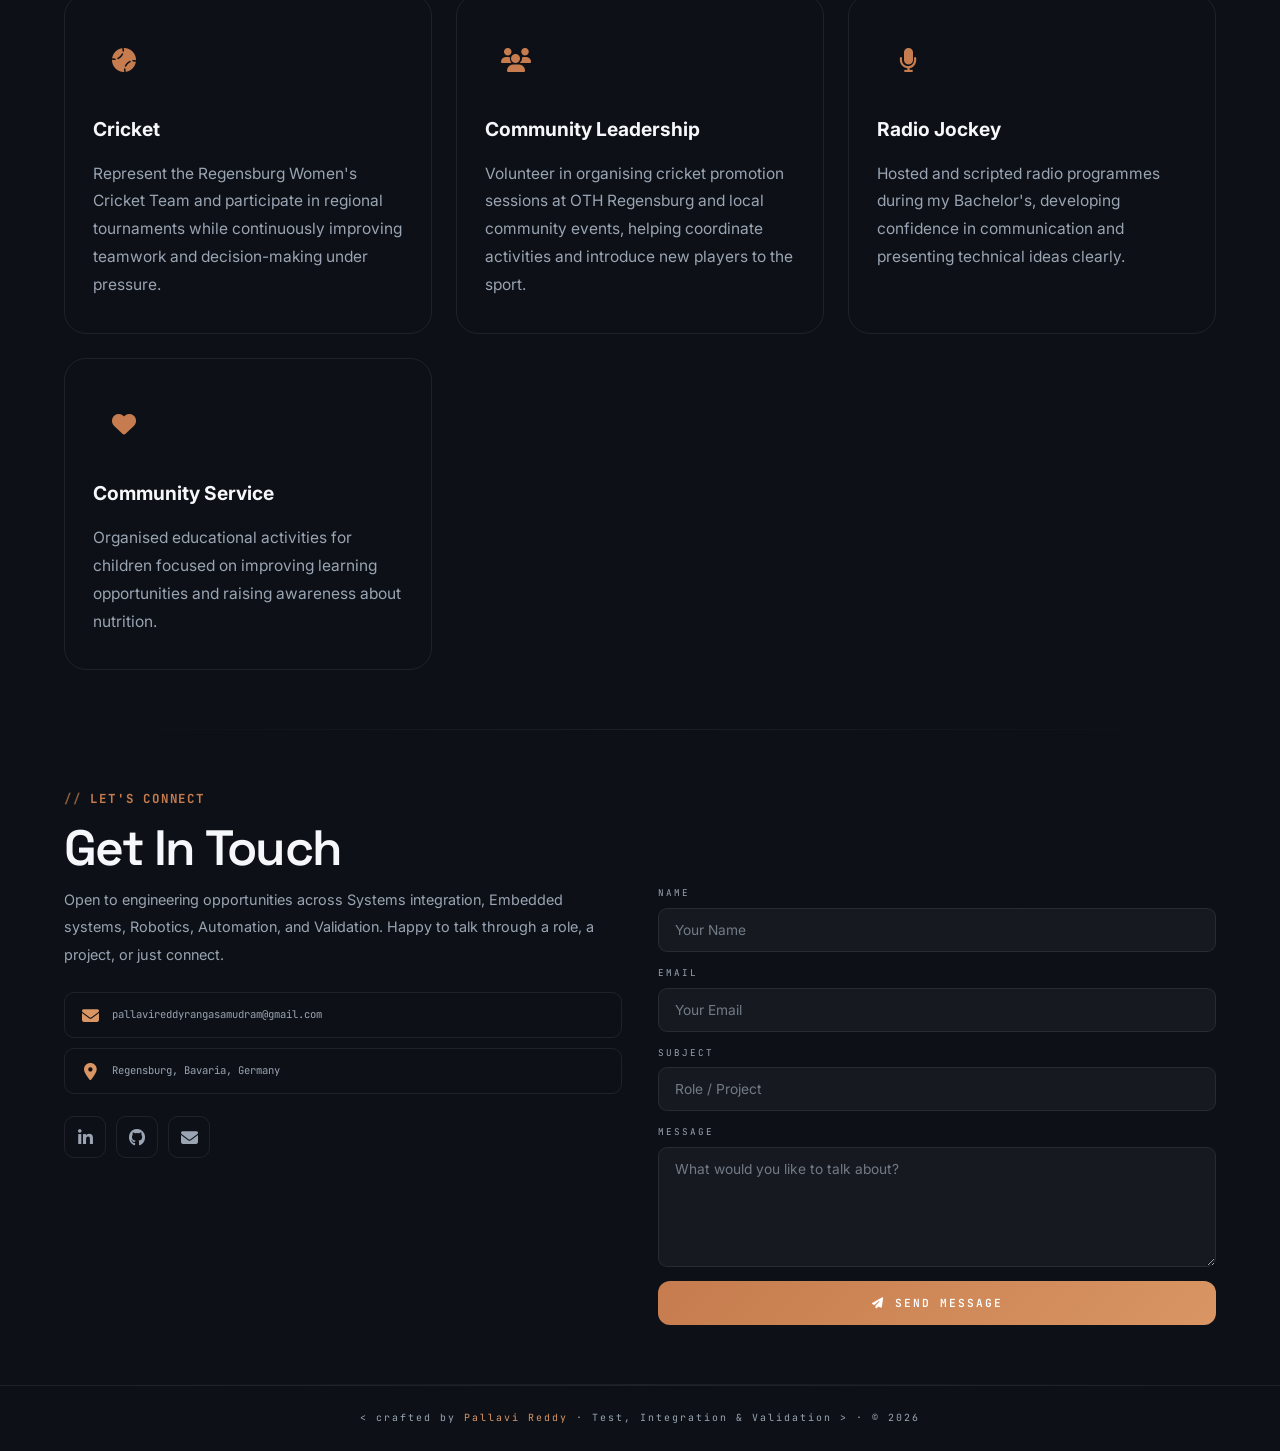
==== commit 72872d14: "resume correction" ====
--- a/index.html
+++ b/index.html
@@ -102,7 +102,7 @@
                     <i class="fas fa-paper-plane"></i>
                     Contact
                 </a>
-                <a href="Media/Documents/Portfolio_resume.pdf" target="_blank" class="btn-outline">
+                <a href="Media/Documents/portfolio_resume.pdf" target="_blank" class="btn-outline">
                     <i class="fas fa-download"></i>
                     Resume
                 </a>
--- a/style.css
+++ b/style.css
@@ -3391,3 +3391,18 @@
 @media(max-width:700px){
     .case-grid-2{ grid-template-columns:1fr; }
 }
+/* Contact form: visible text on a dark field */
+.finput{
+    background:rgba(255,255,255,.04);
+    border:1px solid var(--border);
+    color:var(--text);
+    caret-color:var(--accent-l);
+}
+textarea.finput{ resize:vertical; min-height:120px; }
+.finput::placeholder{ color:var(--muted); opacity:.7; }
+.finput:-webkit-autofill,
+.finput:-webkit-autofill:focus{
+    -webkit-text-fill-color:var(--text);
+    -webkit-box-shadow:0 0 0 1000px #1b212b inset;
+    transition:background-color 9999s ease-out;
+}
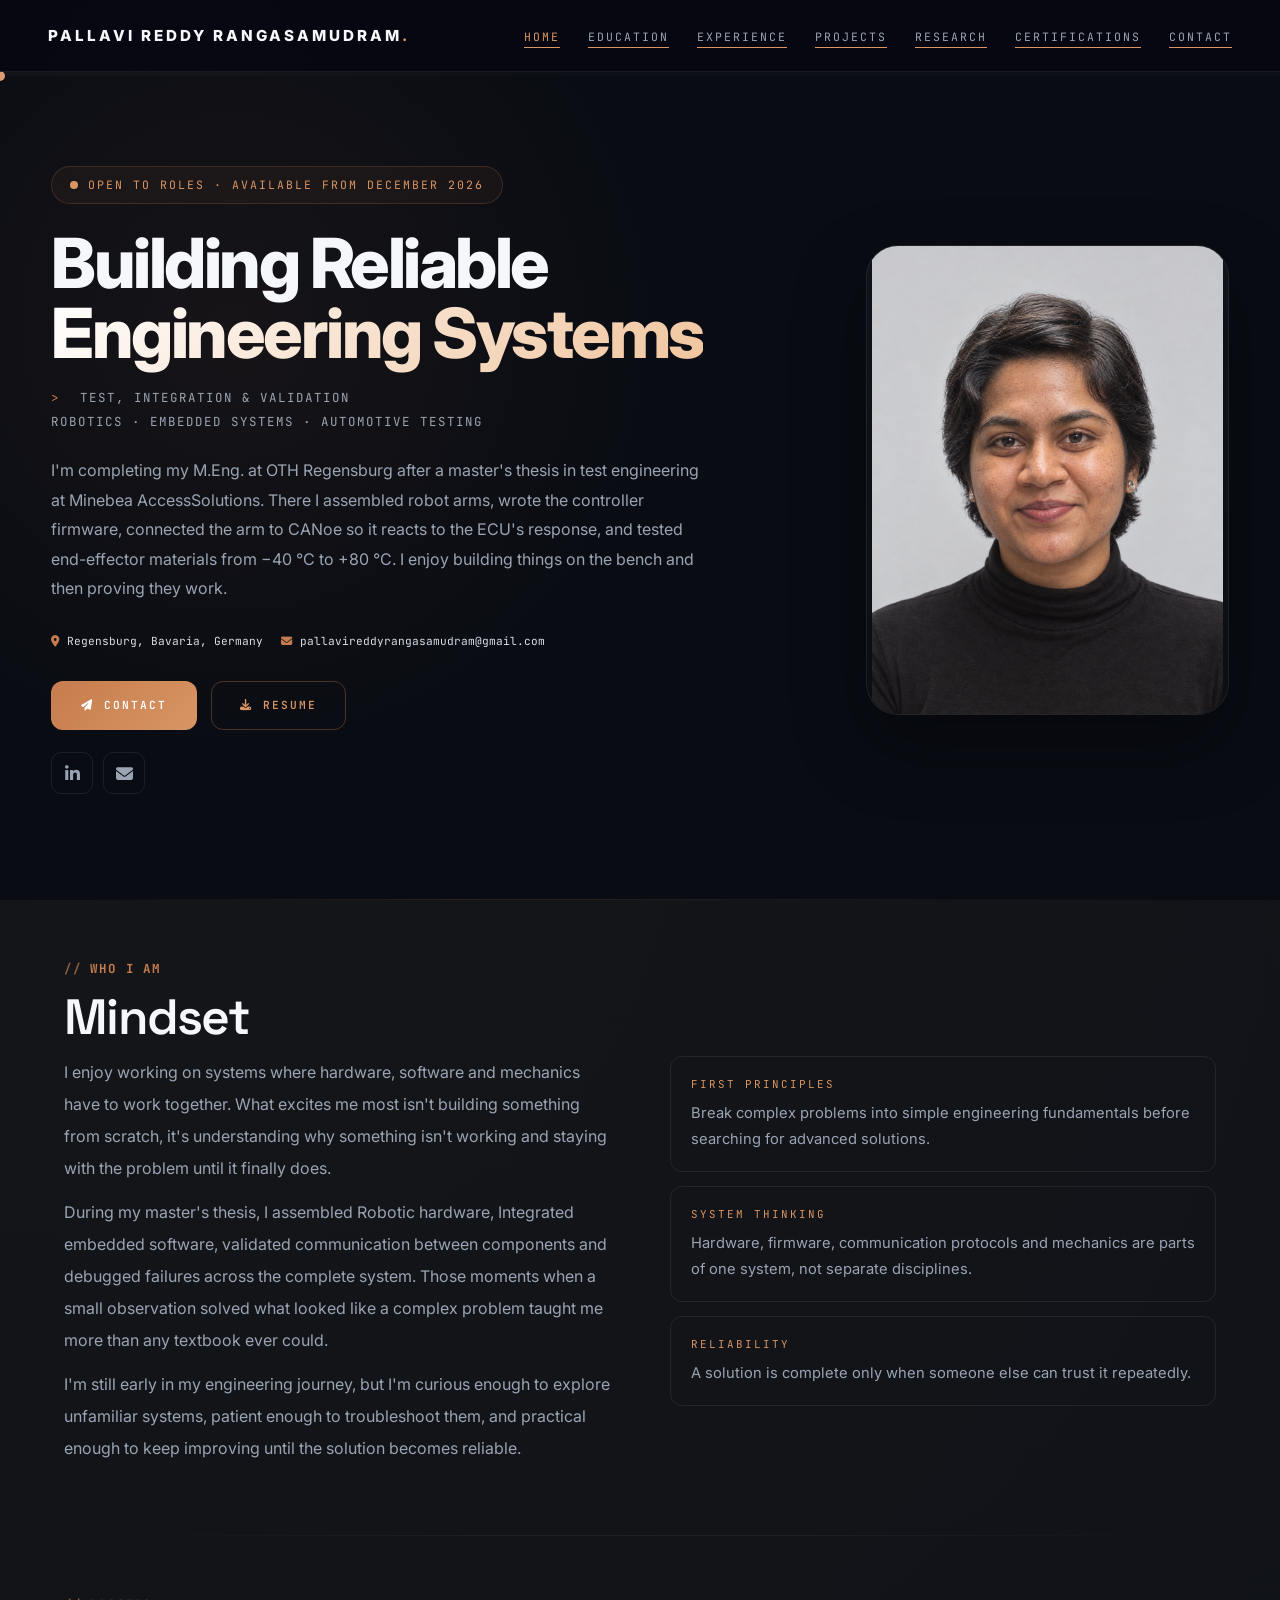
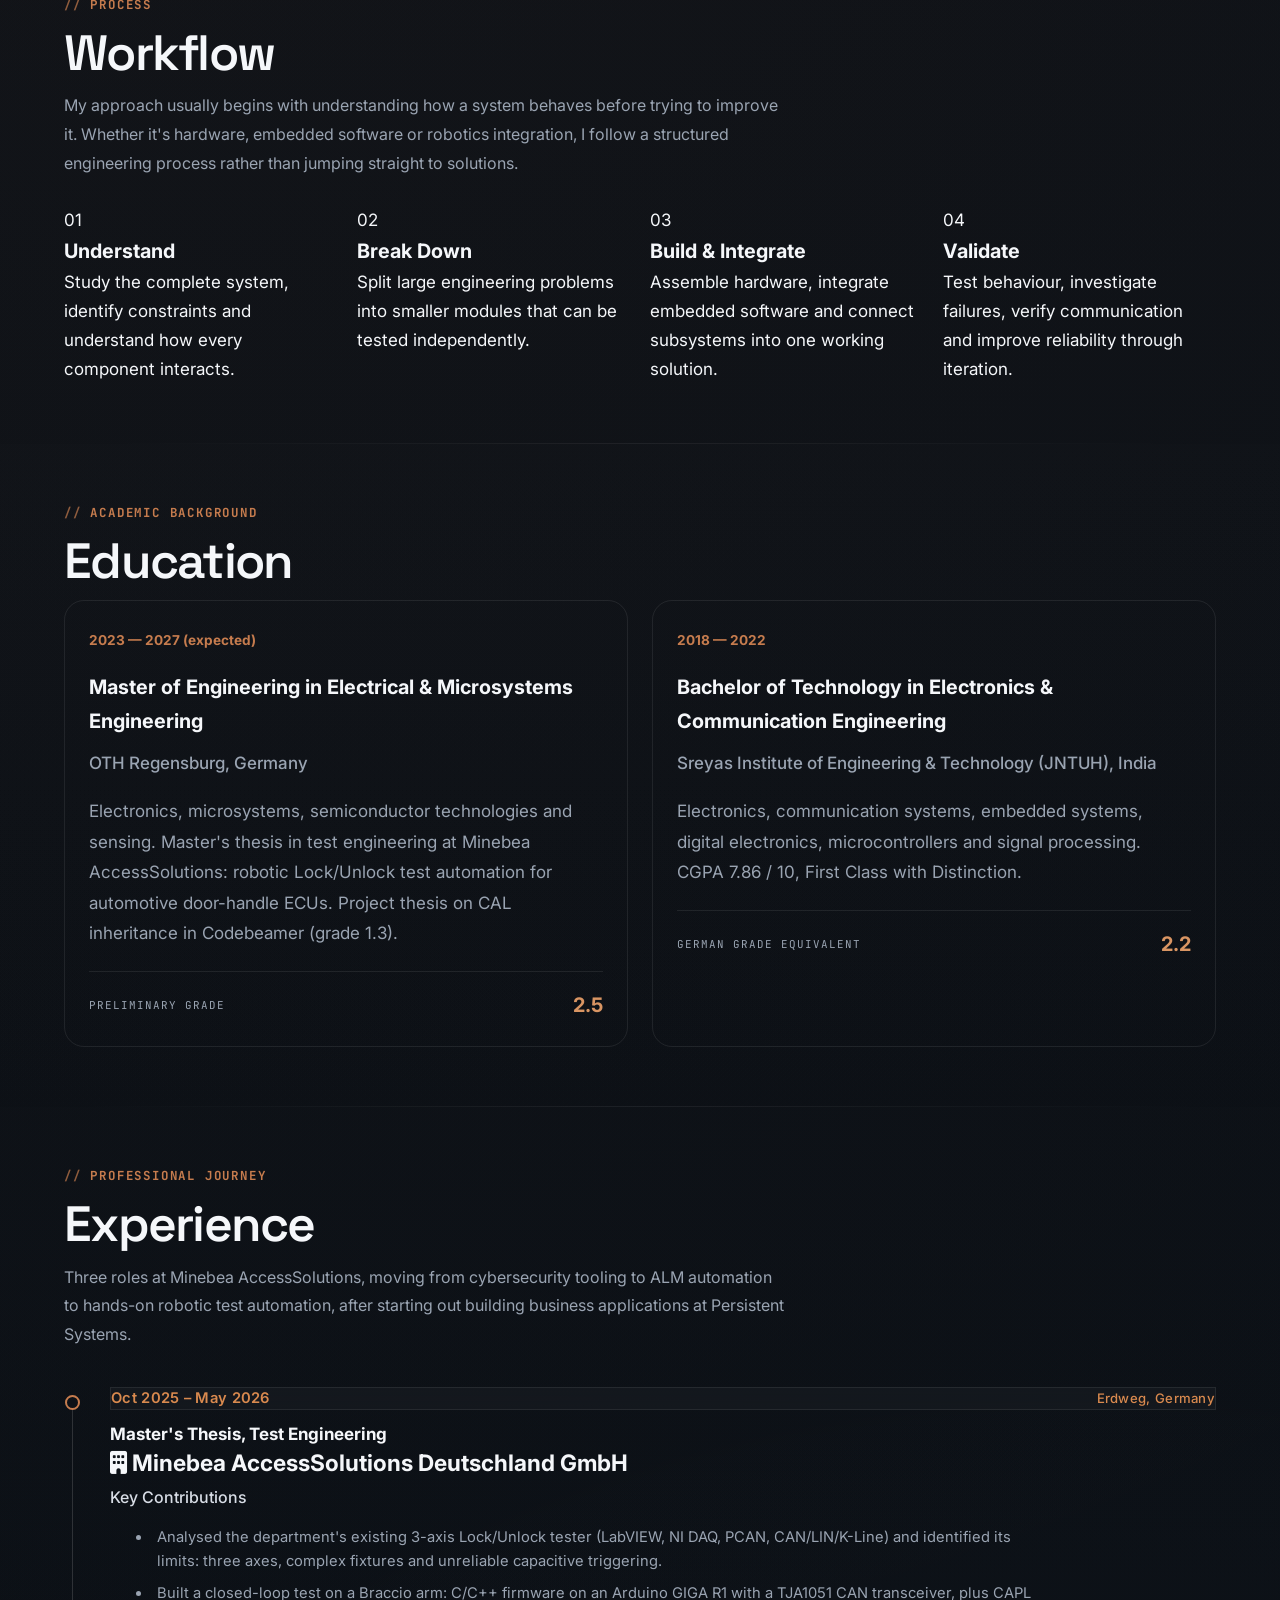
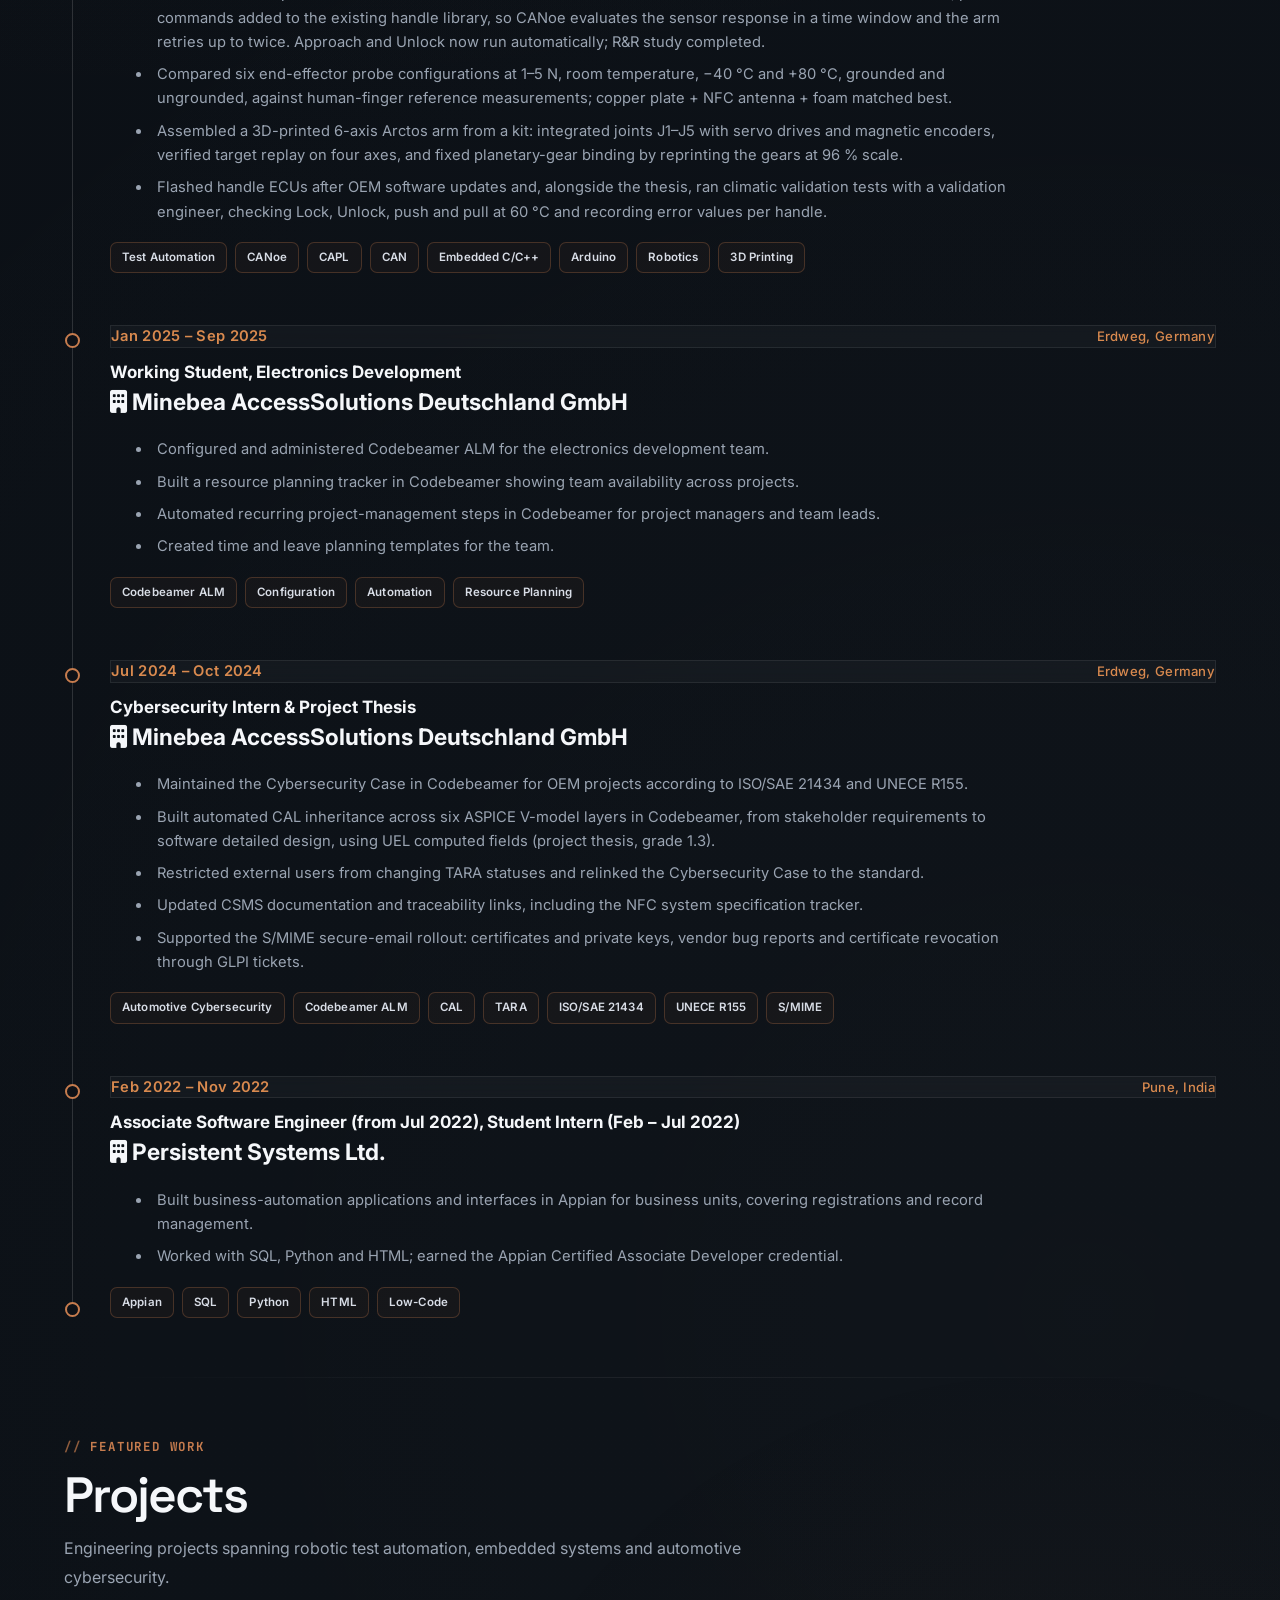
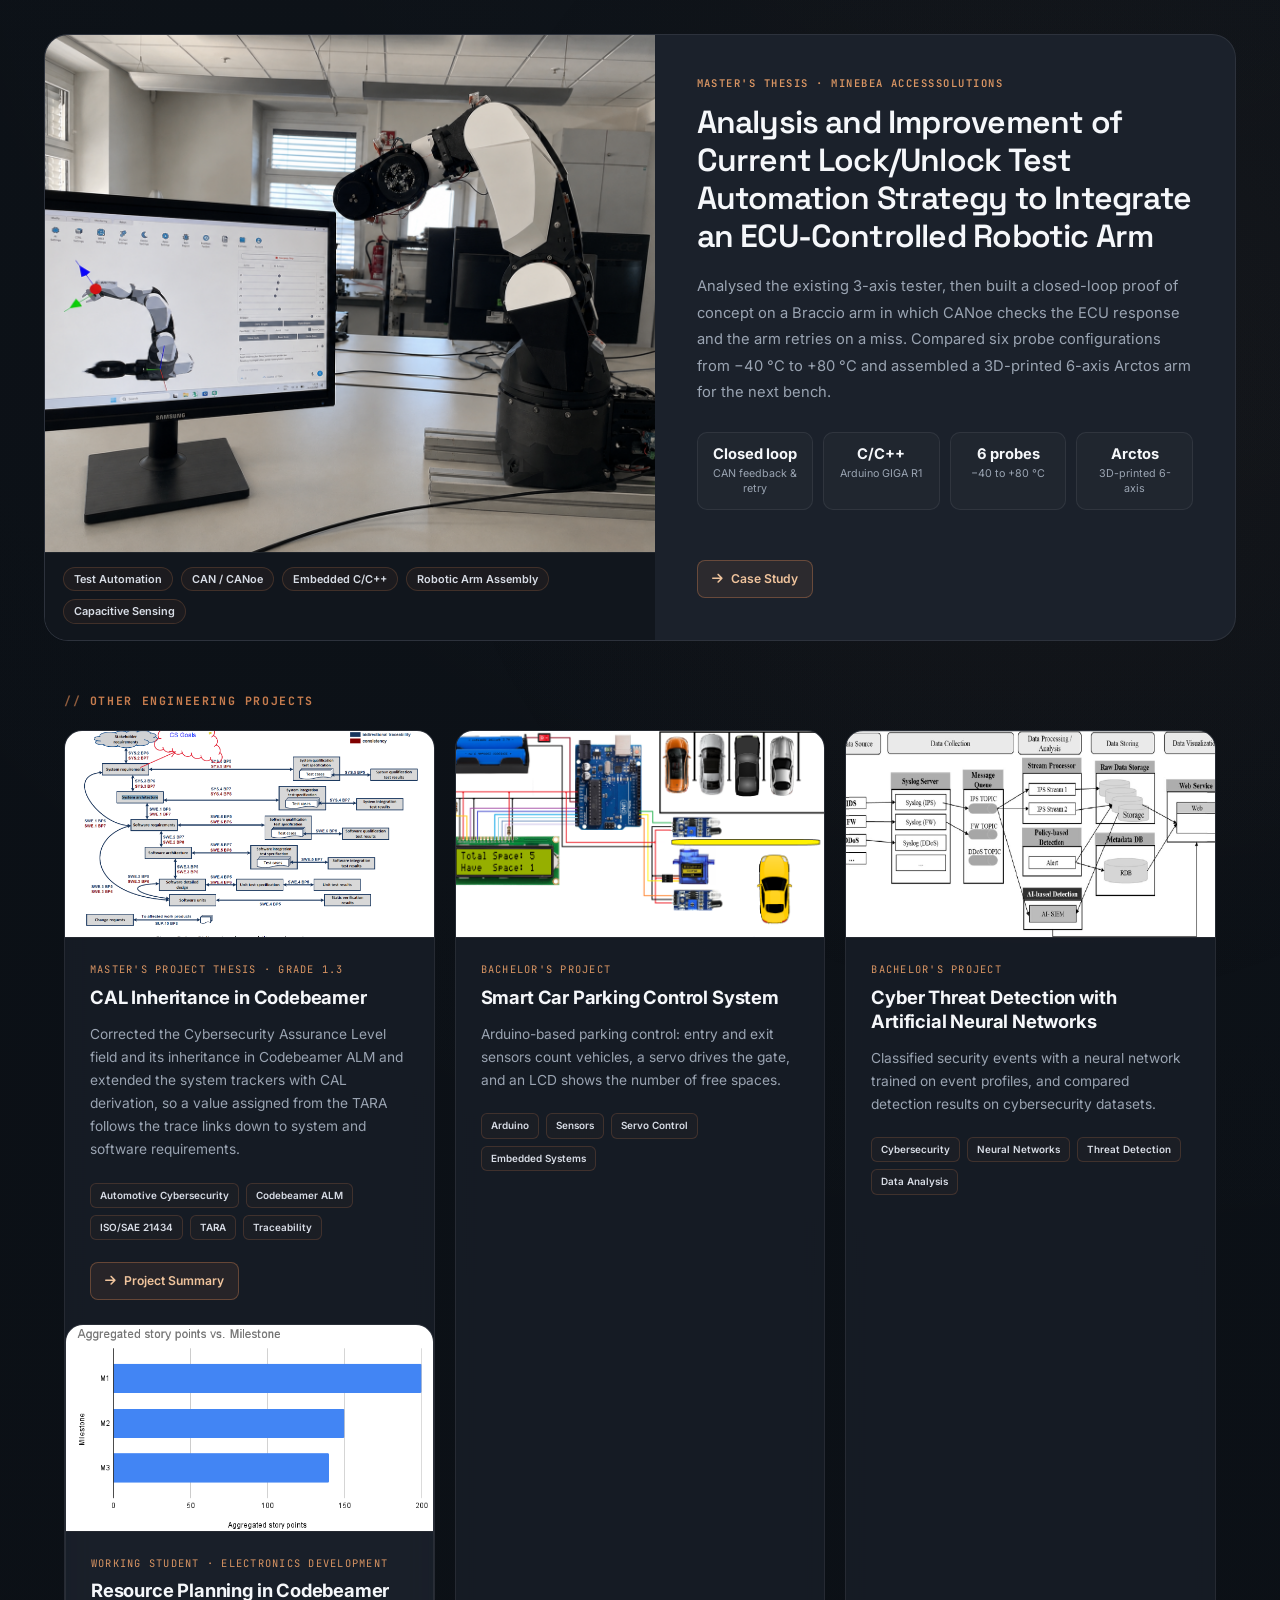
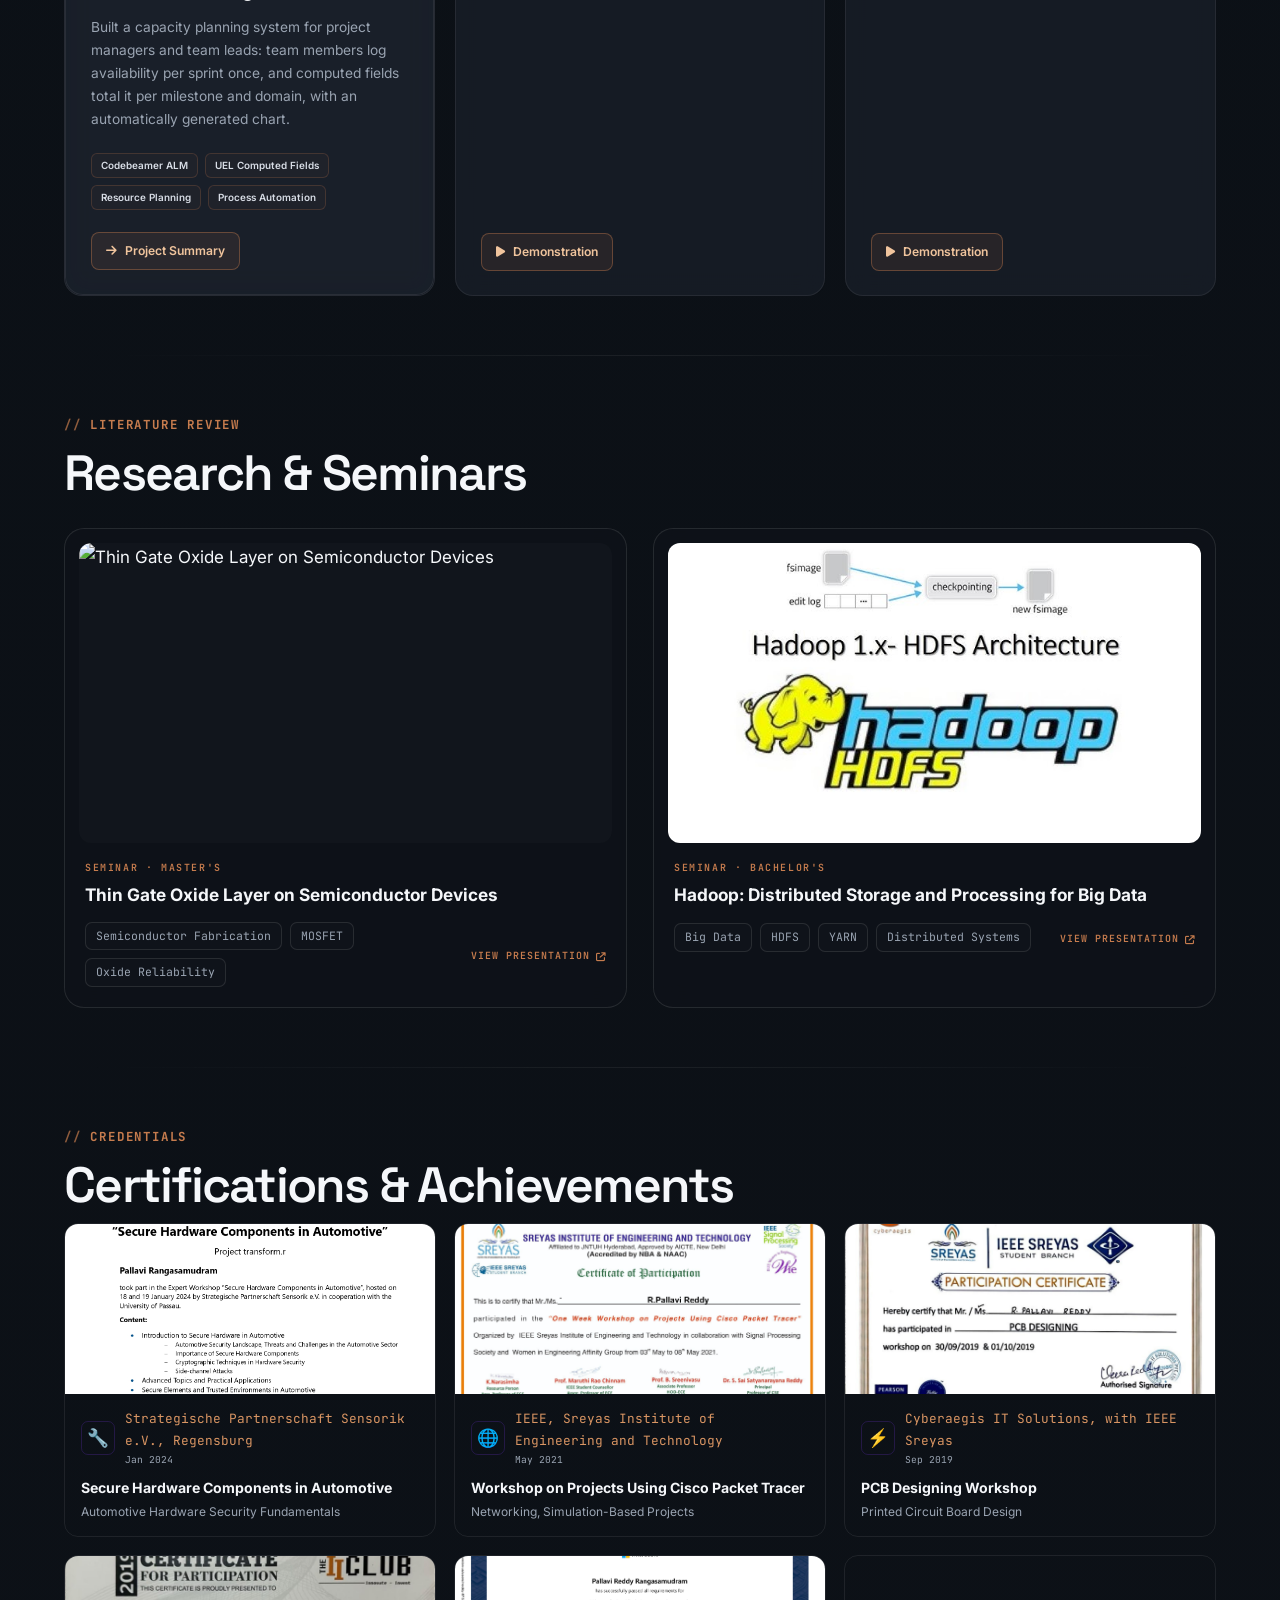
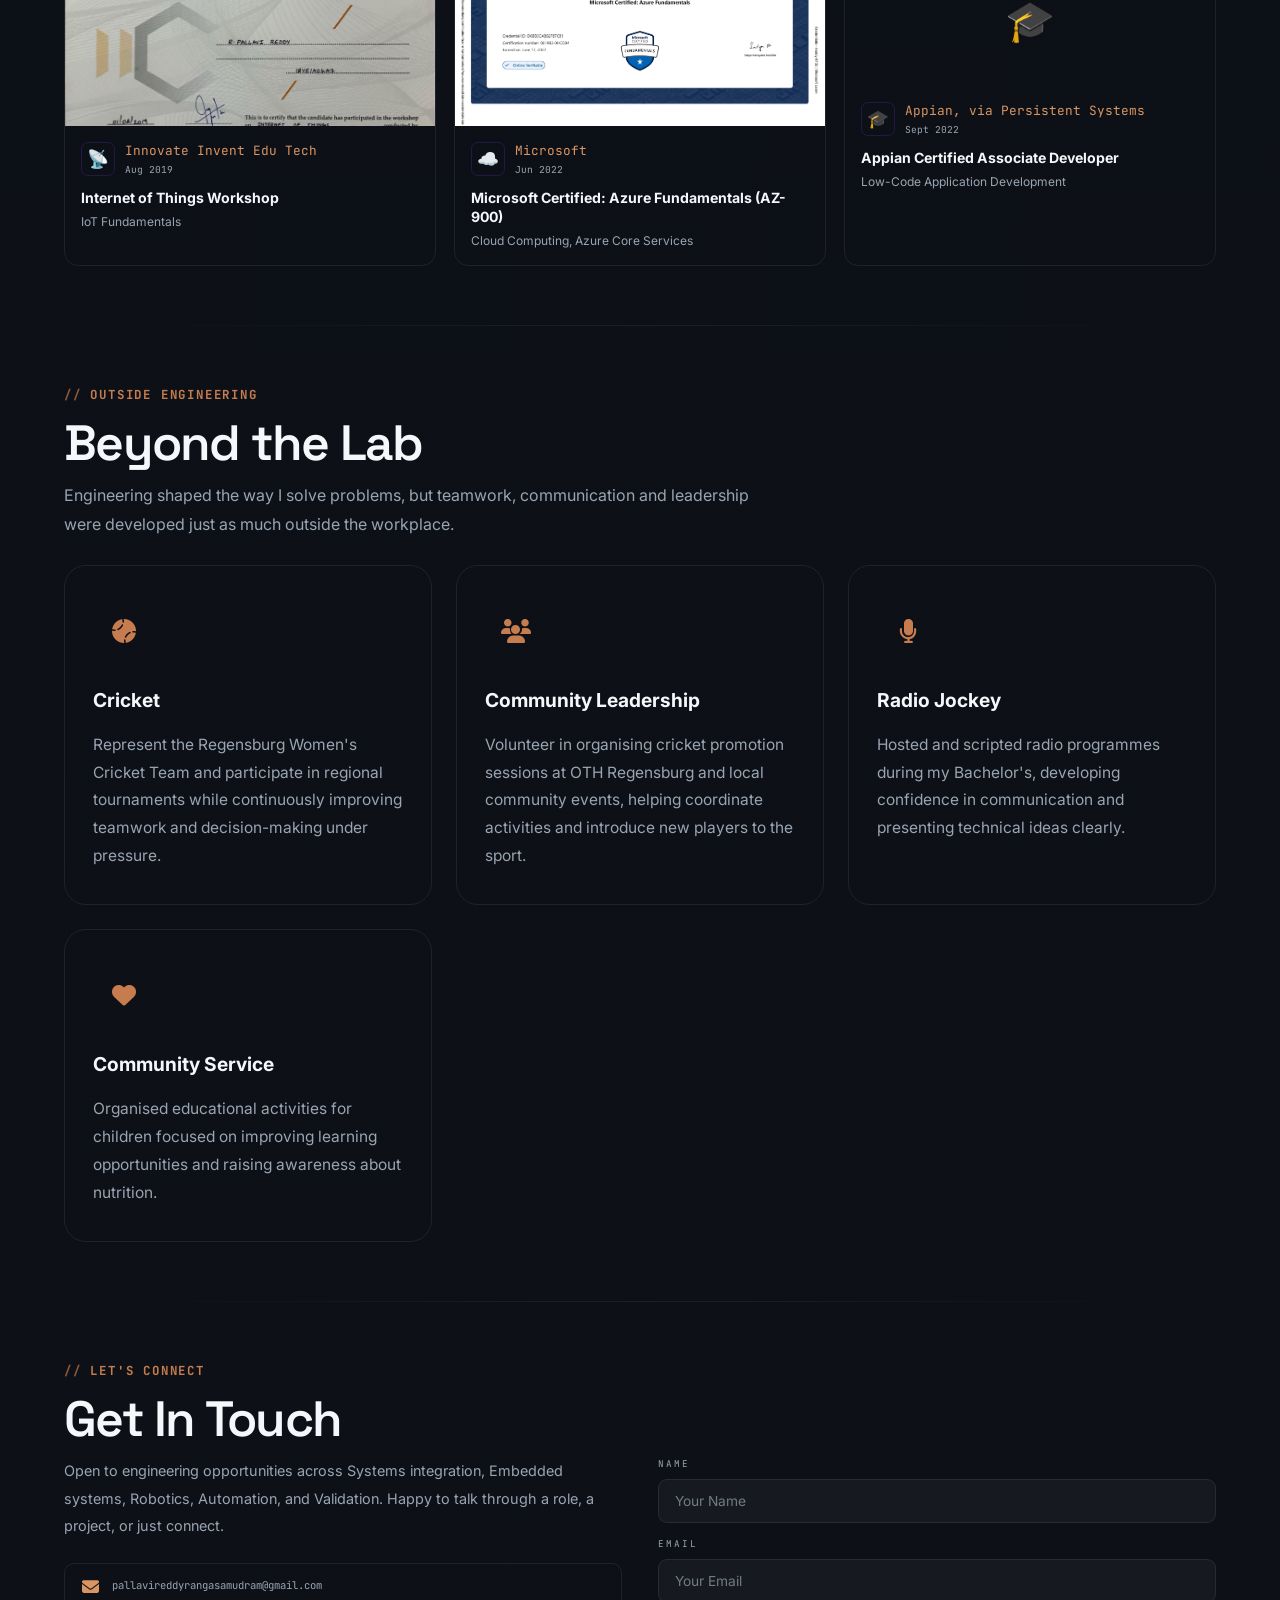
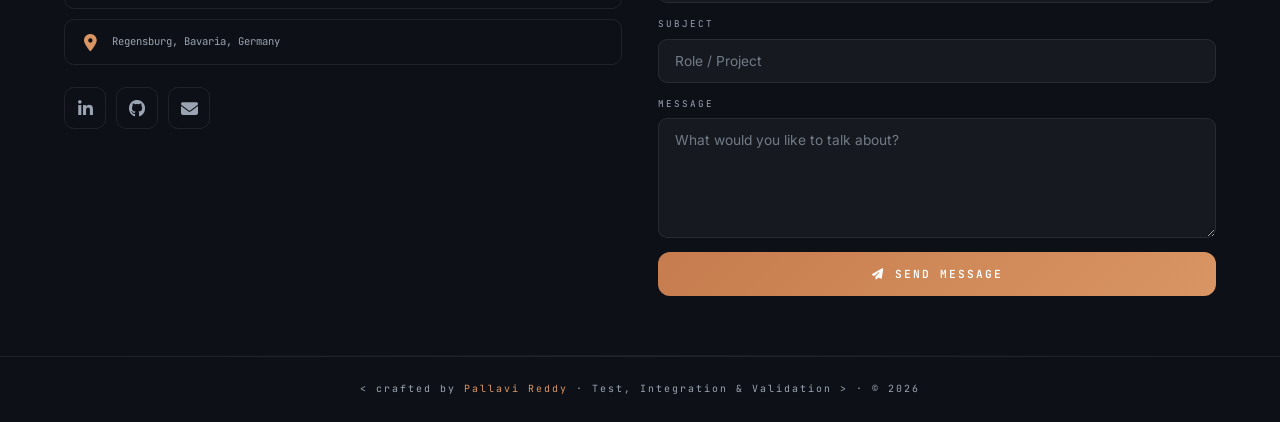
==== commit 766230e8: "updated and added resource planning tracker project files" ====
--- a/index.html
+++ b/index.html
@@ -102,7 +102,7 @@
                     <i class="fas fa-paper-plane"></i>
                     Contact
                 </a>
-                <a href="Media/Documents/portfolio_resume.pdf" target="_blank" class="btn-outline">
+                <a href="Media/Documents/pfortfolio_resume.pdf" target="_blank" class="btn-outline">
                     <i class="fas fa-download"></i>
                     Resume
                 </a>
@@ -550,6 +550,34 @@
                         </a>
                     </div>
                 </div>
+                            <!-- RESOURCE PLANNING -->
+            <div class="proj-card glass">
+                <div class="proj-thumb">
+                    <img src="Media/Documents/rp_story_points_by_milestone.png" alt="Aggregated story points per milestone">
+                </div>
+                <div class="proj-body">
+                    <span class="proj-featured">WORKING STUDENT · ELECTRONICS DEVELOPMENT</span>
+                    <h3 class="proj-name">Resource Planning in Codebeamer</h3>
+                    <p class="proj-desc">
+                        Built a capacity planning system for project managers and team
+                        leads: team members log availability per sprint once, and
+                        computed fields total it per milestone and domain, with an
+                        automatically generated chart.
+                    </p>
+                    <div class="proj-tags">
+                        <span class="proj-tag">Codebeamer ALM</span>
+                        <span class="proj-tag">UEL Computed Fields</span>
+                        <span class="proj-tag">Resource Planning</span>
+                        <span class="proj-tag">Process Automation</span>
+                    </div>
+                    <div class="proj-links">
+                        <a href="resource-planning.html" class="plink plink-live">
+                            <i class="fas fa-arrow-right"></i>
+                            Project Summary
+                        </a>
+                    </div>
+                </div>
+            </div>
             </div>
 
             <!-- SMART CAR PARKING -->
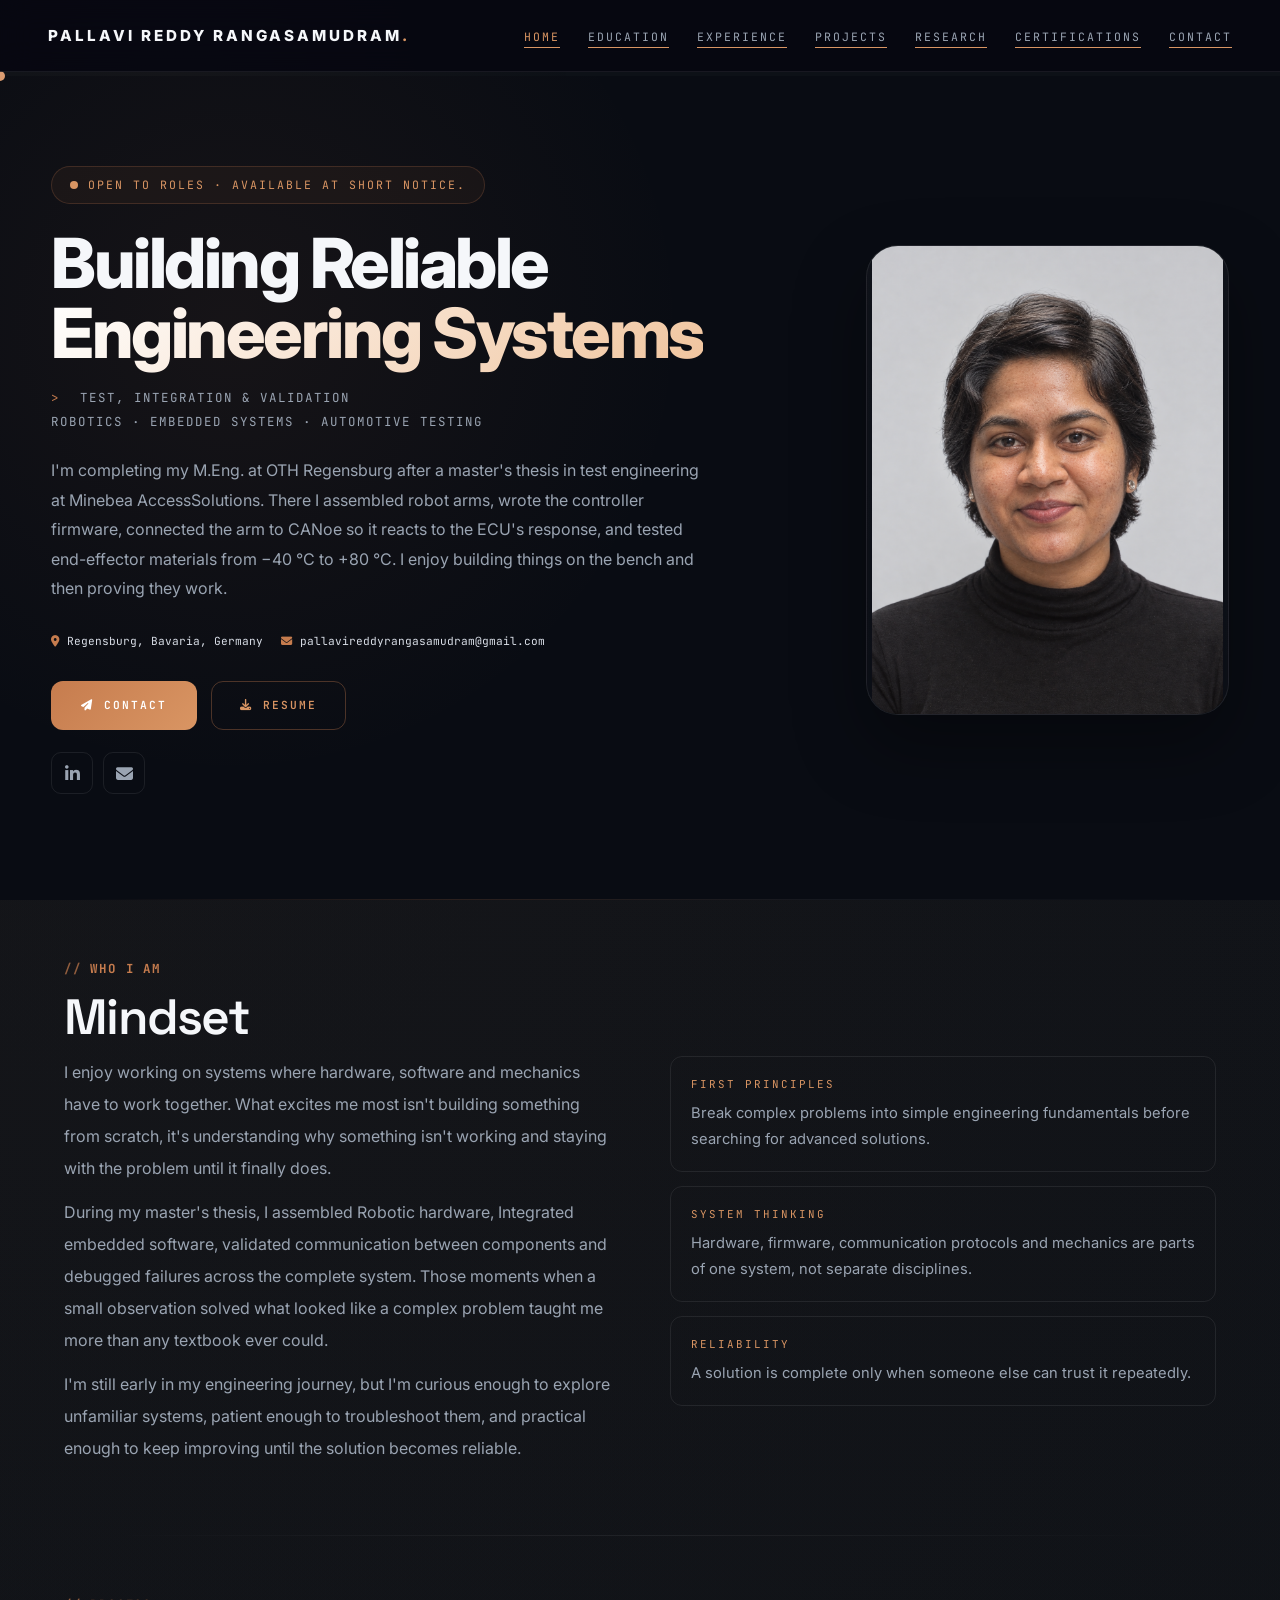
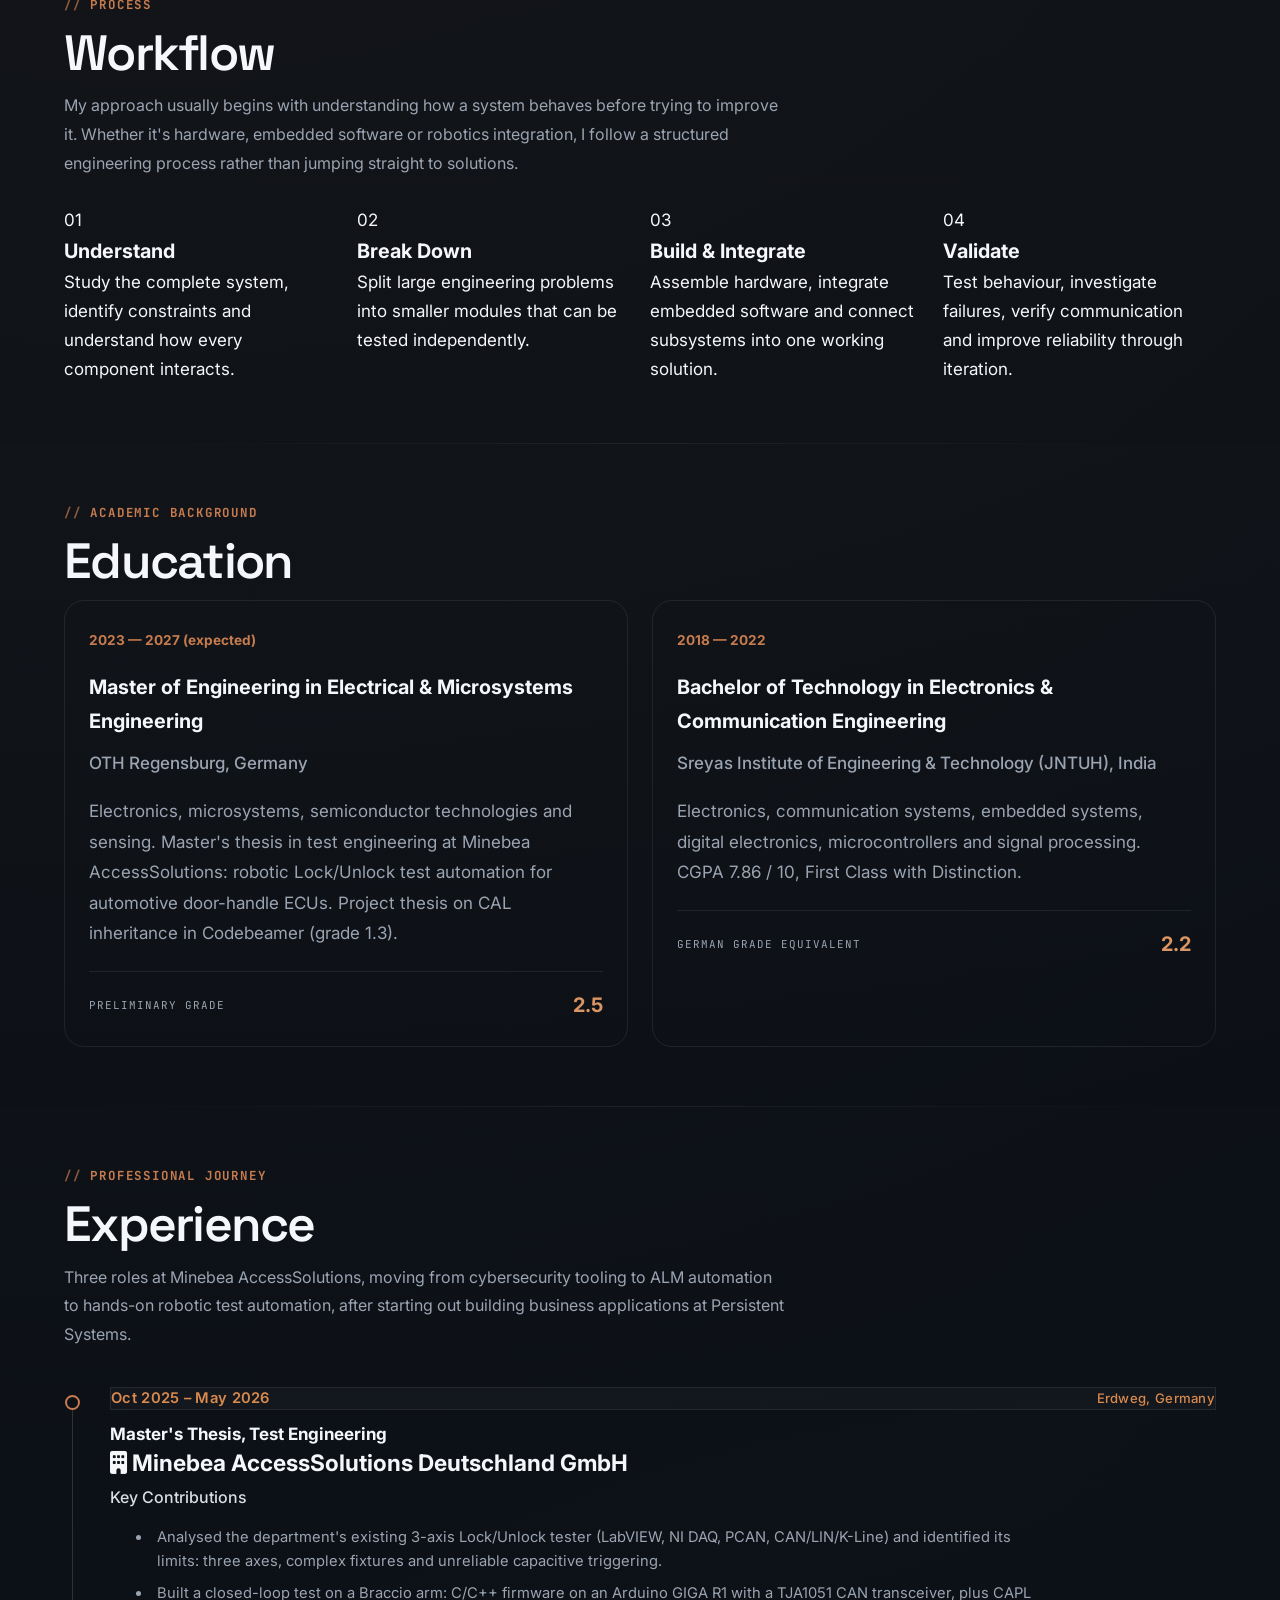
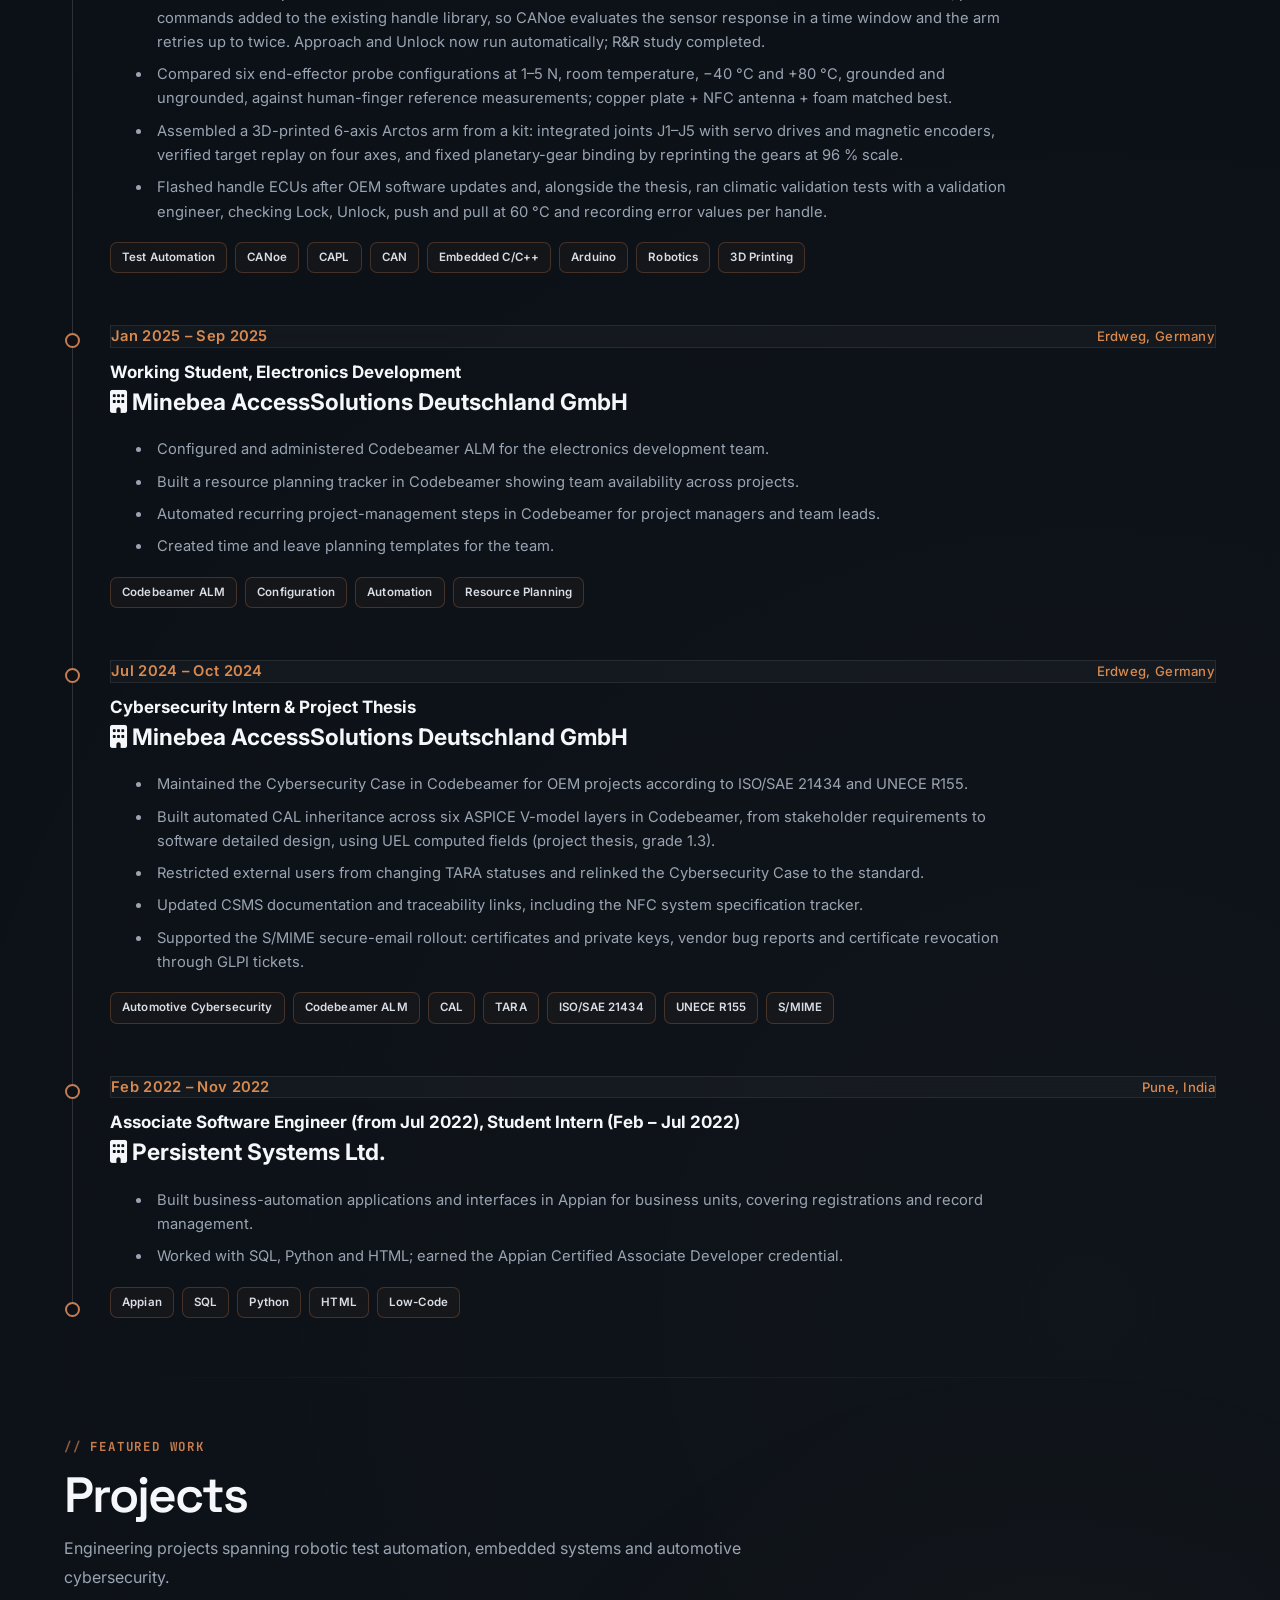
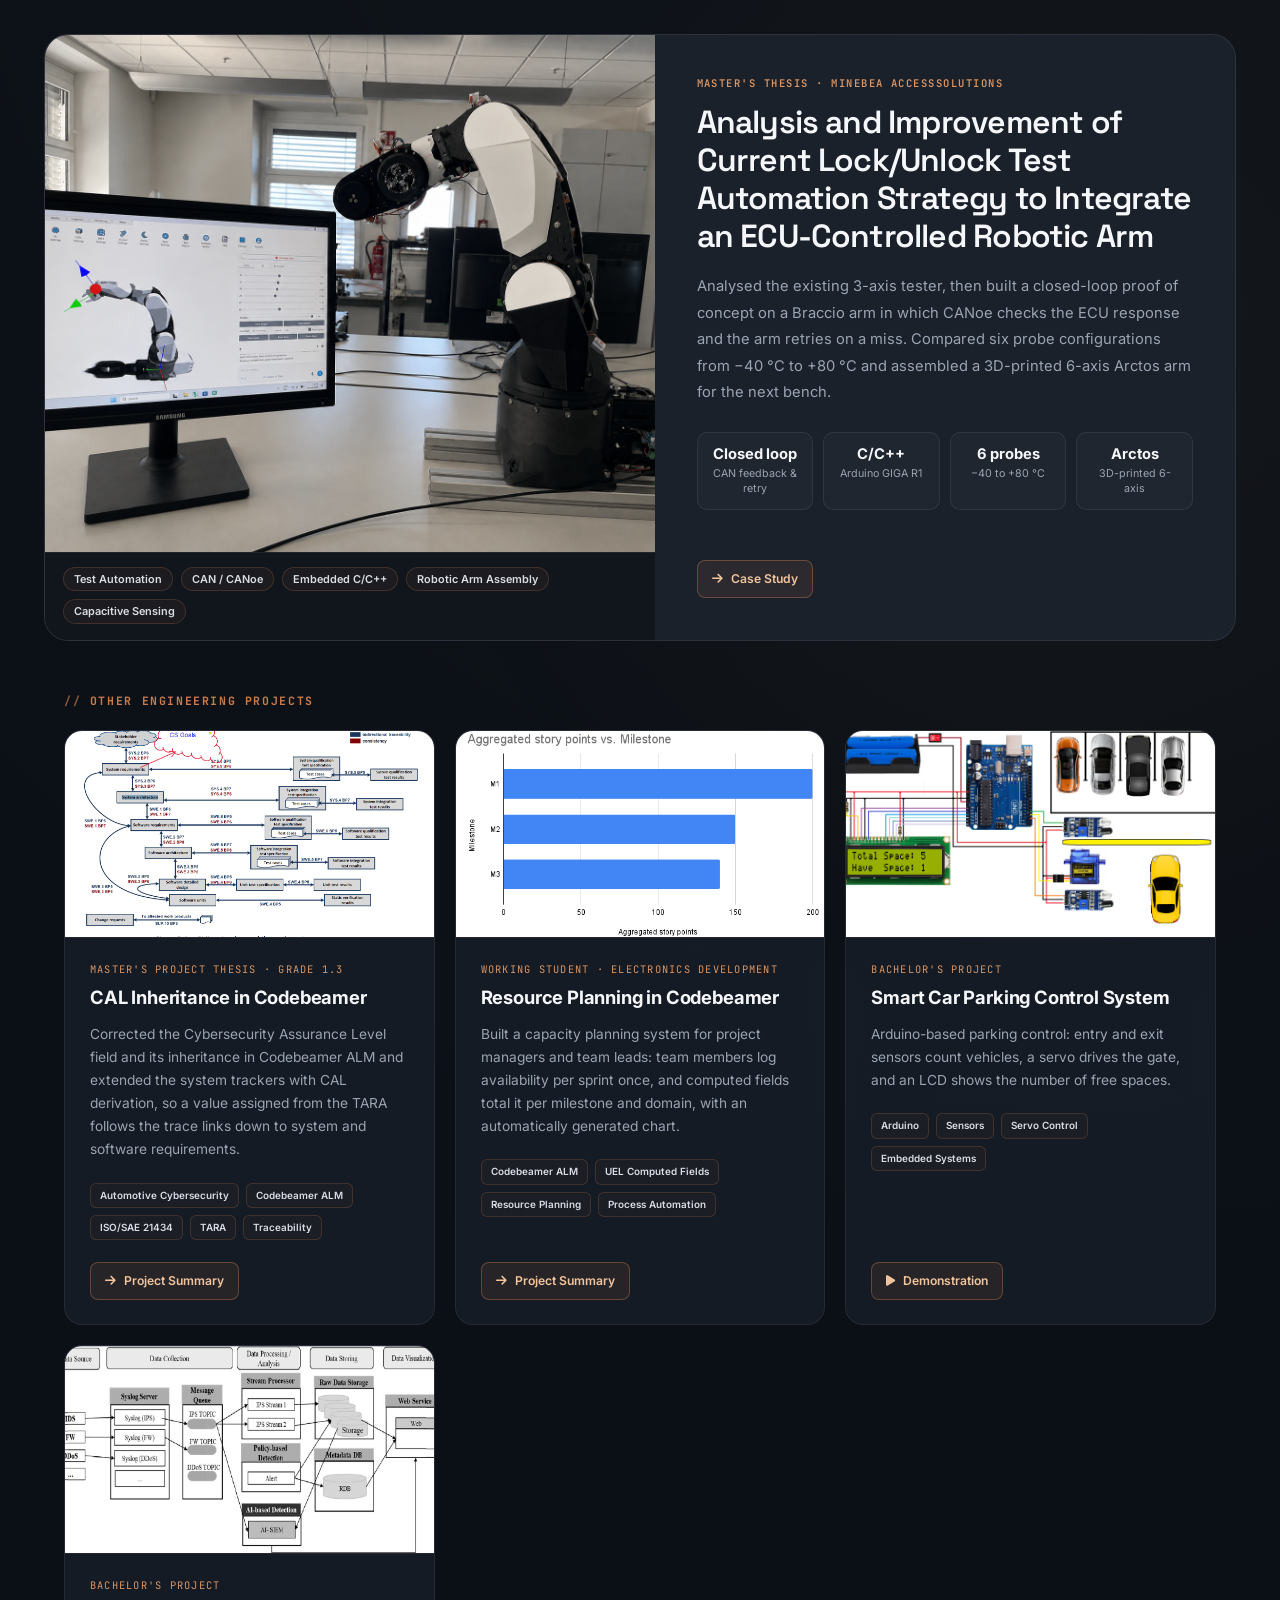
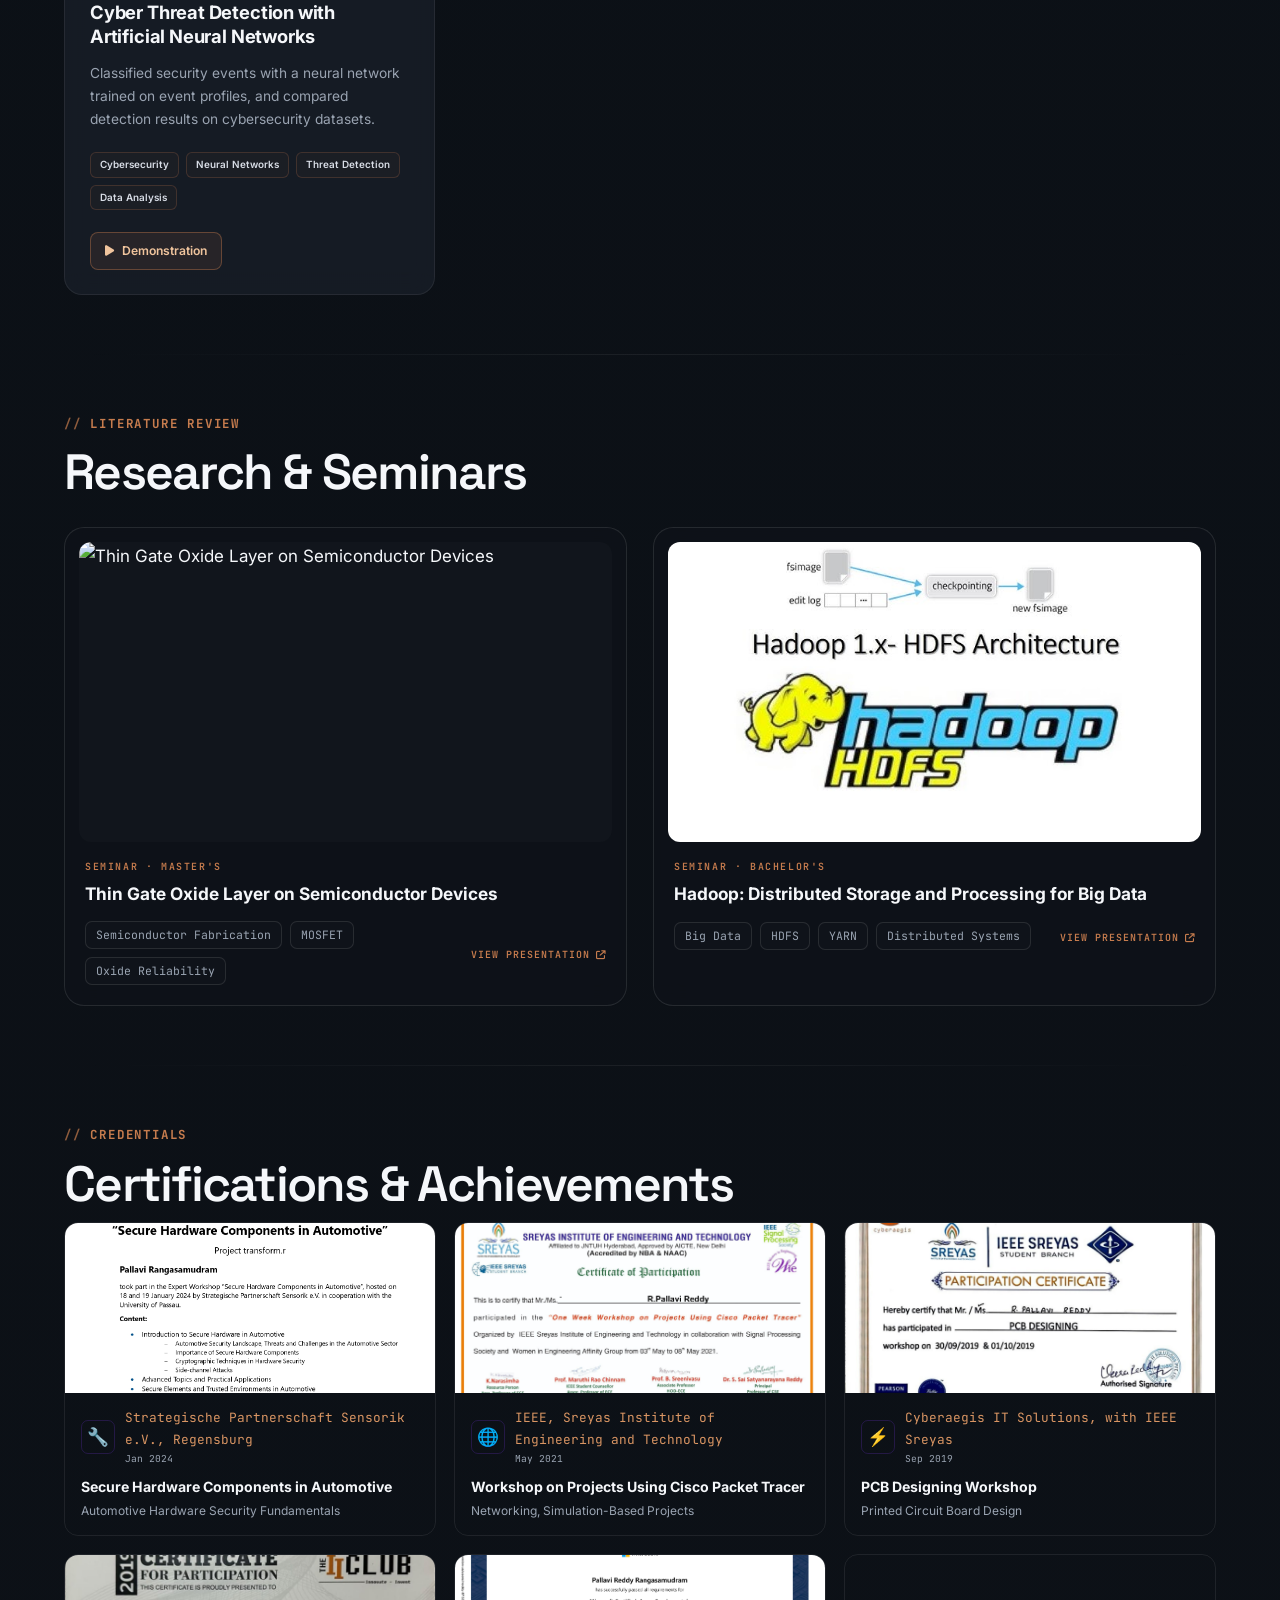
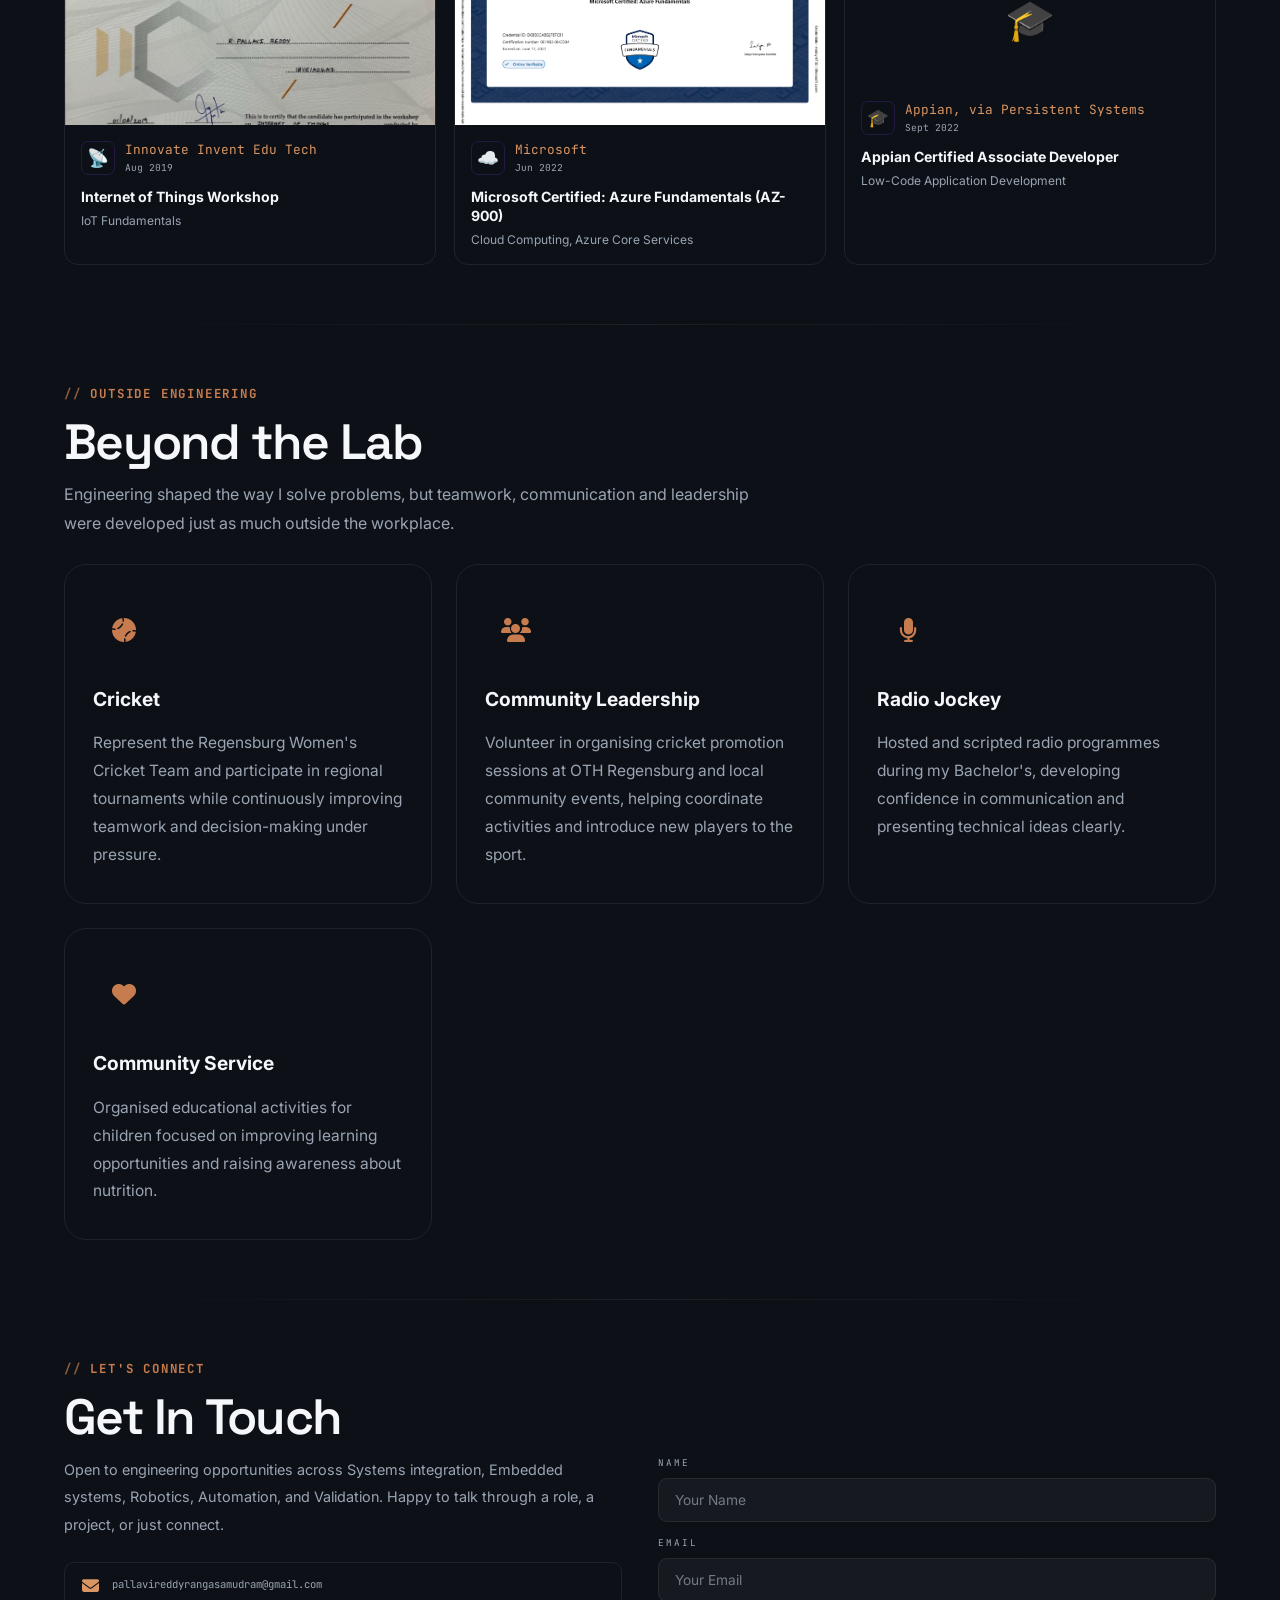
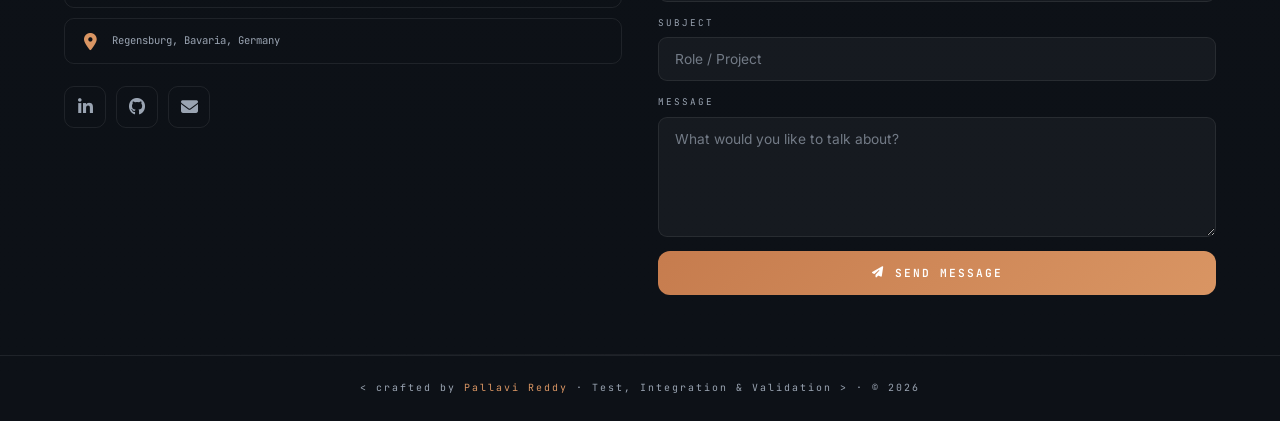
==== commit e663f087: "updated the resource planning" ====
--- a/index.html
+++ b/index.html
@@ -60,7 +60,7 @@
 
             <div class="hero-badge">
                 <span class="hero-badge-dot"></span>
-                Open to roles · Available from December 2026
+                Open to roles · Available at short notice.
             </div>
 
             <h1 class="hero-h1">
@@ -102,7 +102,7 @@
                     <i class="fas fa-paper-plane"></i>
                     Contact
                 </a>
-                <a href="Media/Documents/pfortfolio_resume.pdf" target="_blank" class="btn-outline">
+                <a href="Media/Documents/portfolio_resume.pdf" target="_blank" class="btn-outline">
                     <i class="fas fa-download"></i>
                     Resume
                 </a>
@@ -522,7 +522,7 @@
 
         <div class="proj-grid">
 
-            <!-- CAL INHERITANCE -->
+                        <!-- CAL INHERITANCE -->
             <div class="proj-card glass">
                 <div class="proj-thumb">
                     <img src="Media/Documents/Aspice v-model.png" alt="CAL inheritance across linked requirements">
@@ -550,7 +550,9 @@
                         </a>
                     </div>
                 </div>
-                            <!-- RESOURCE PLANNING -->
+            </div>
+
+            <!-- RESOURCE PLANNING -->
             <div class="proj-card glass">
                 <div class="proj-thumb">
                     <img src="Media/Documents/rp_story_points_by_milestone.png" alt="Aggregated story points per milestone">
@@ -577,7 +579,6 @@
                         </a>
                     </div>
                 </div>
-            </div>
             </div>
 
             <!-- SMART CAR PARKING -->
